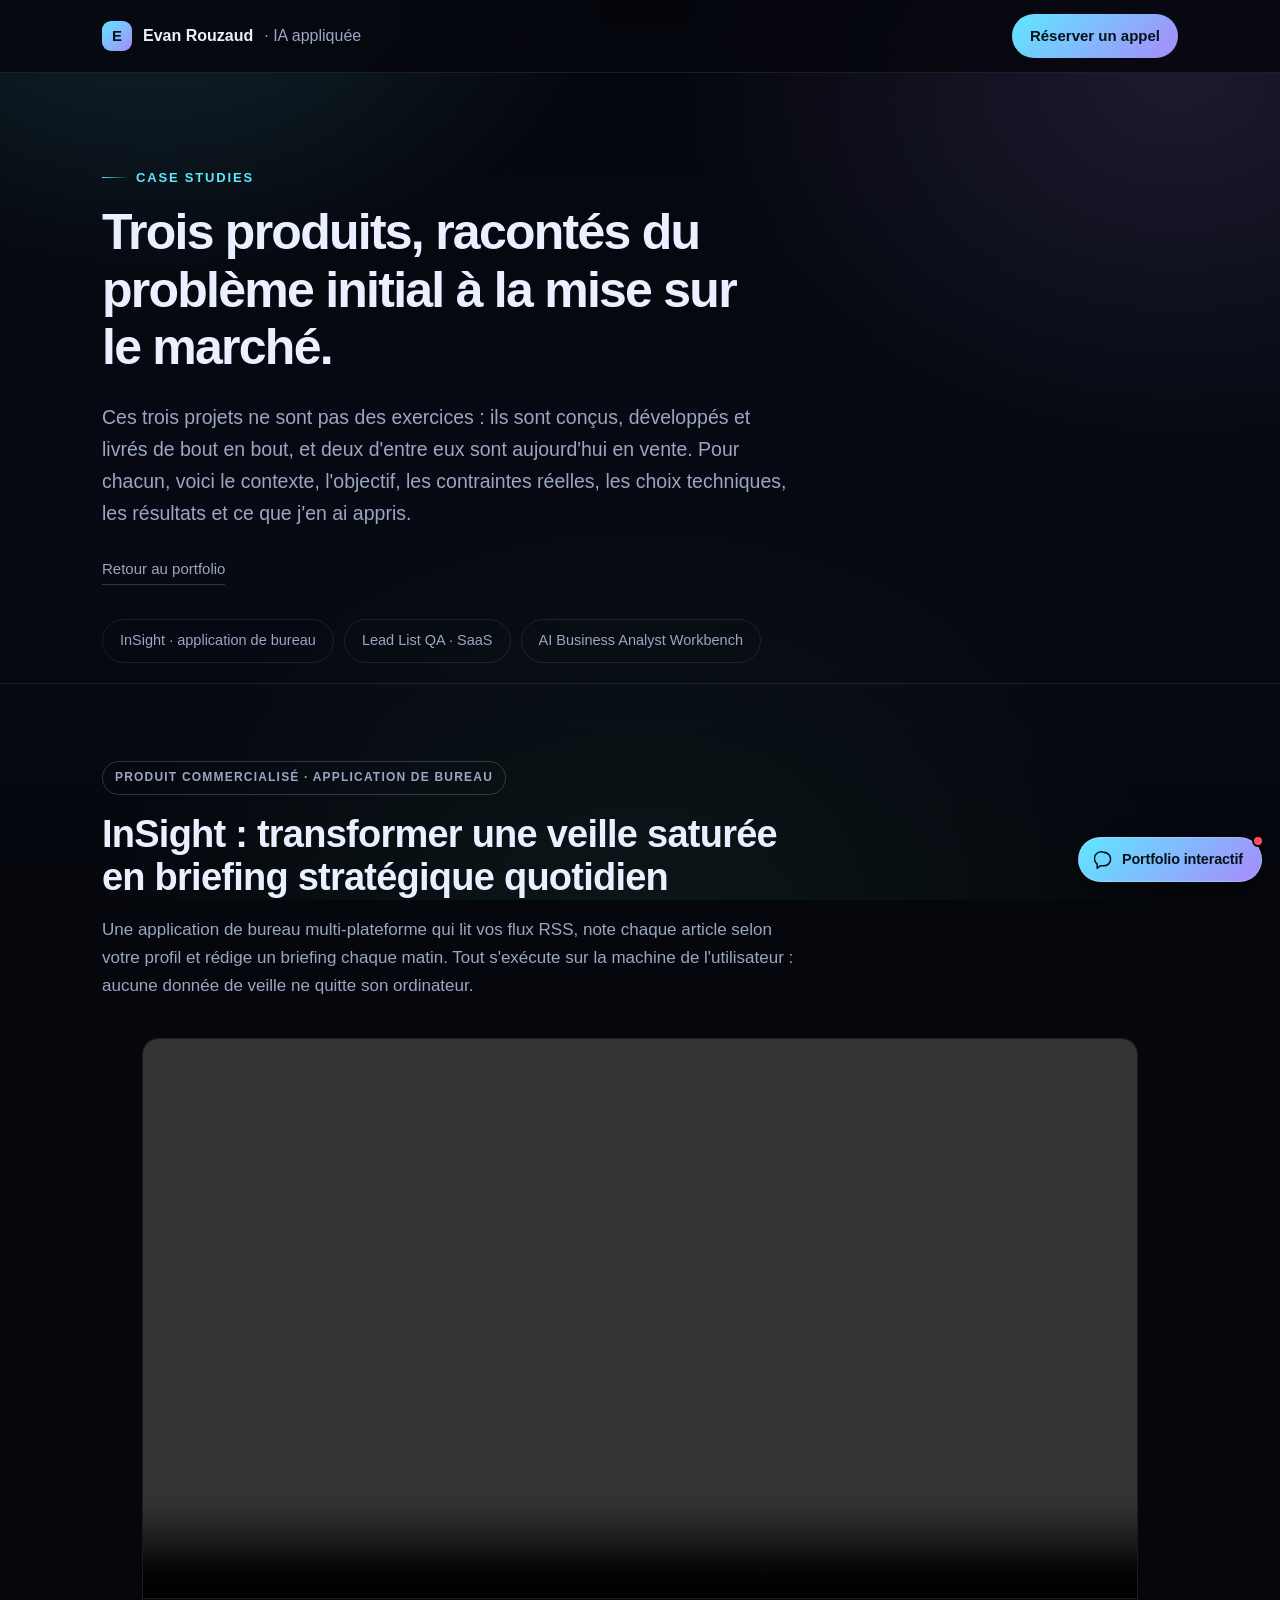
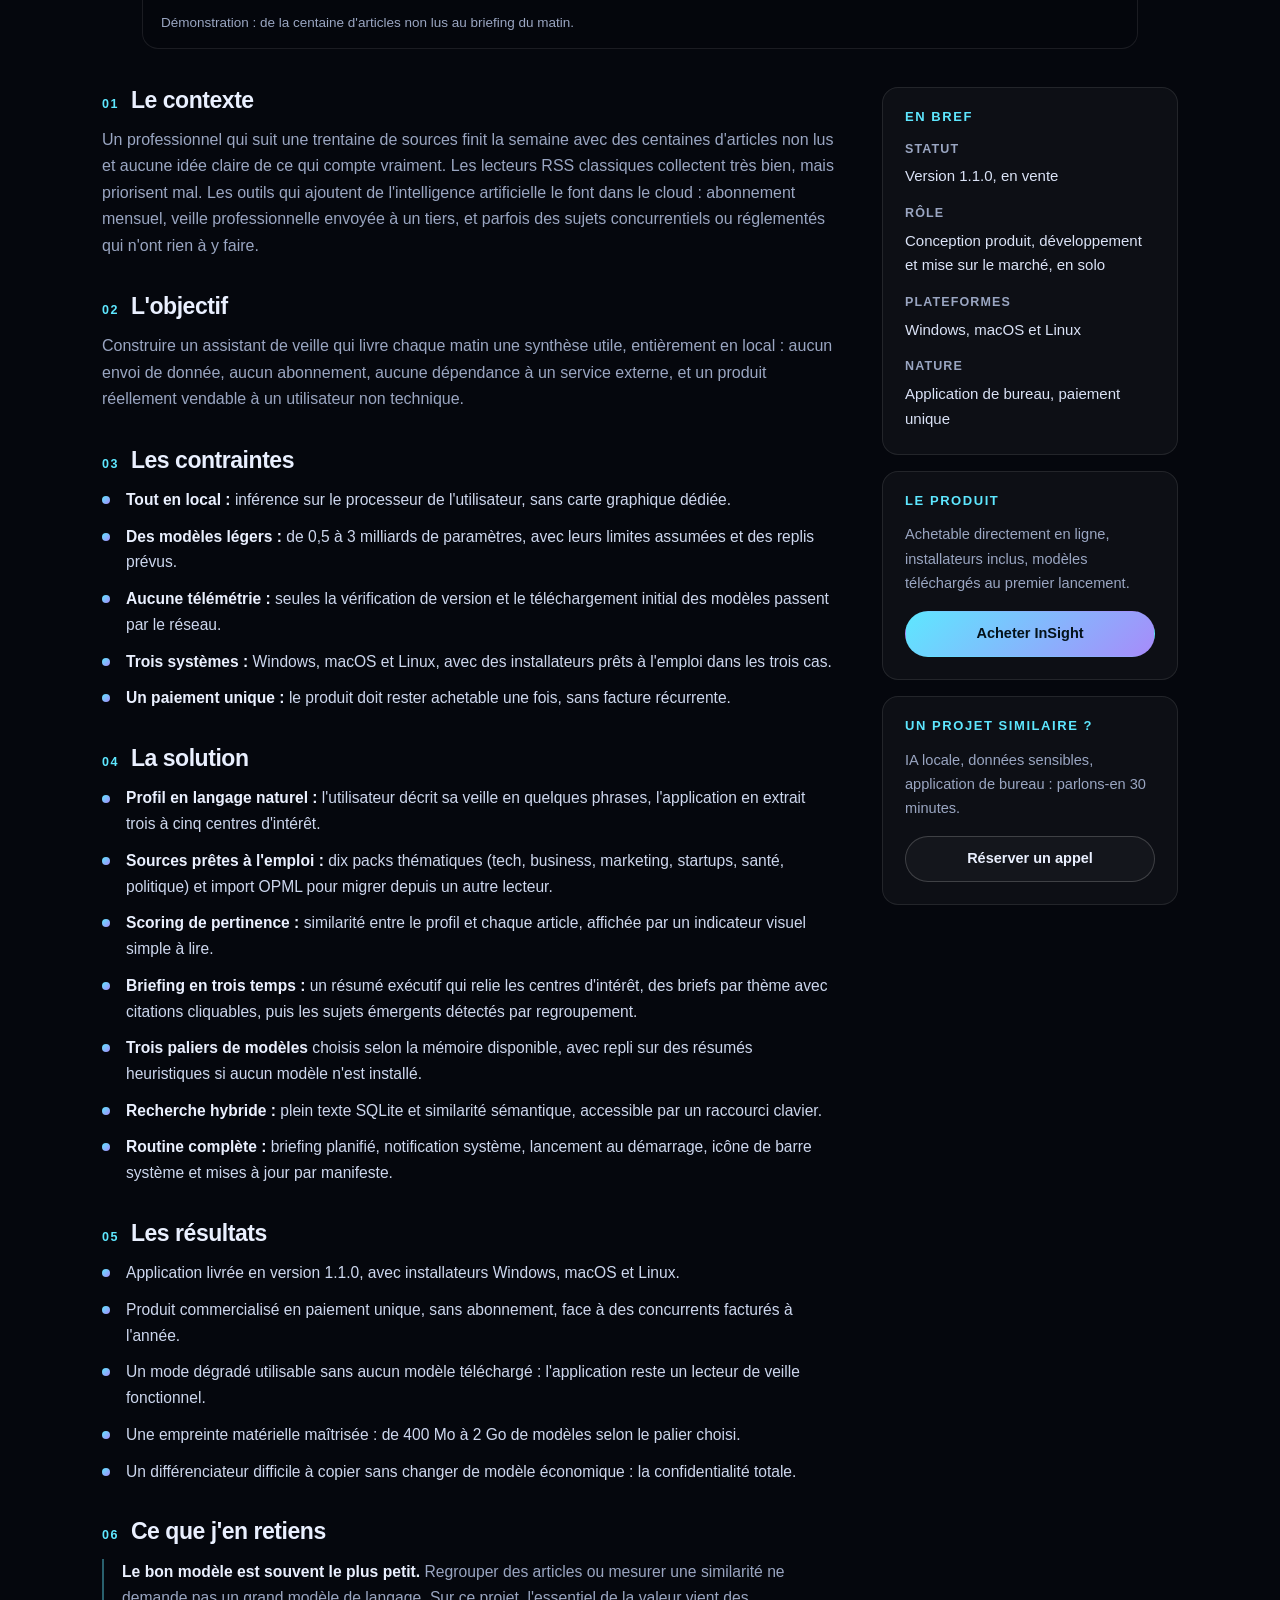
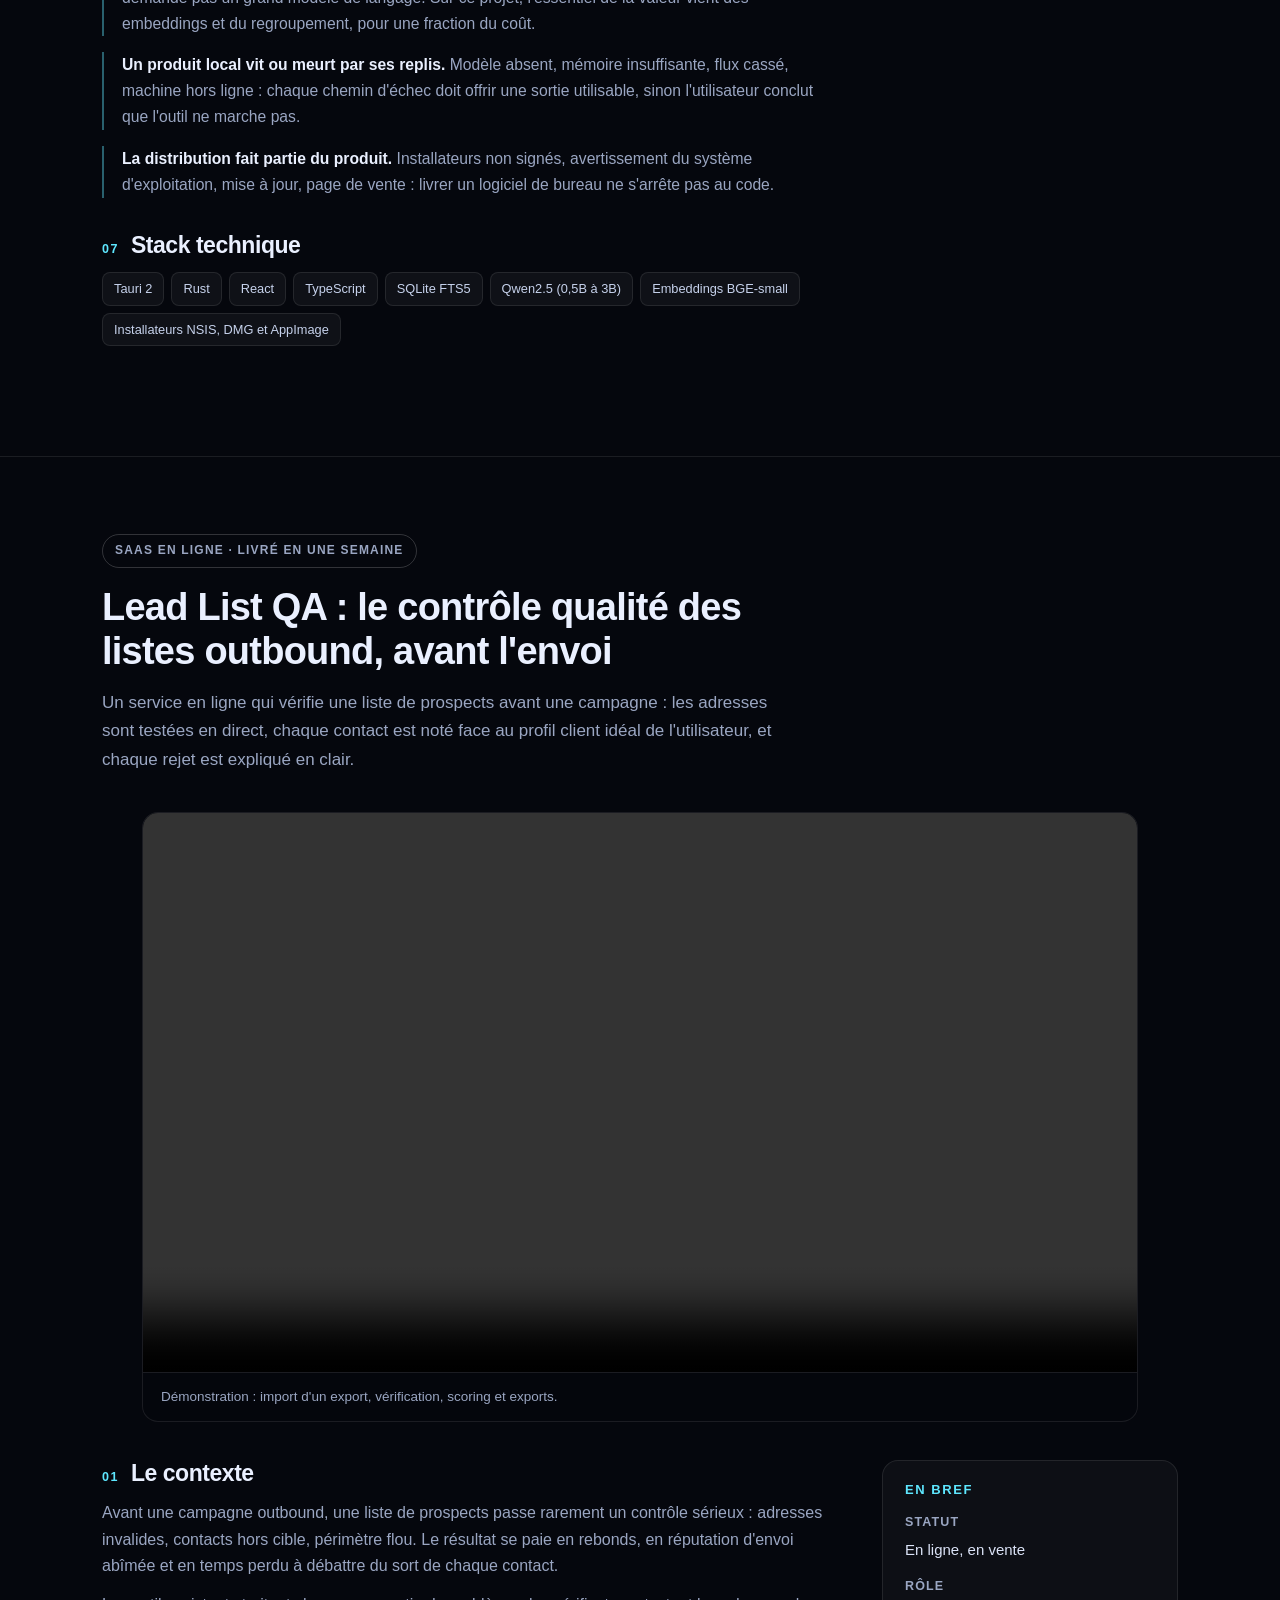
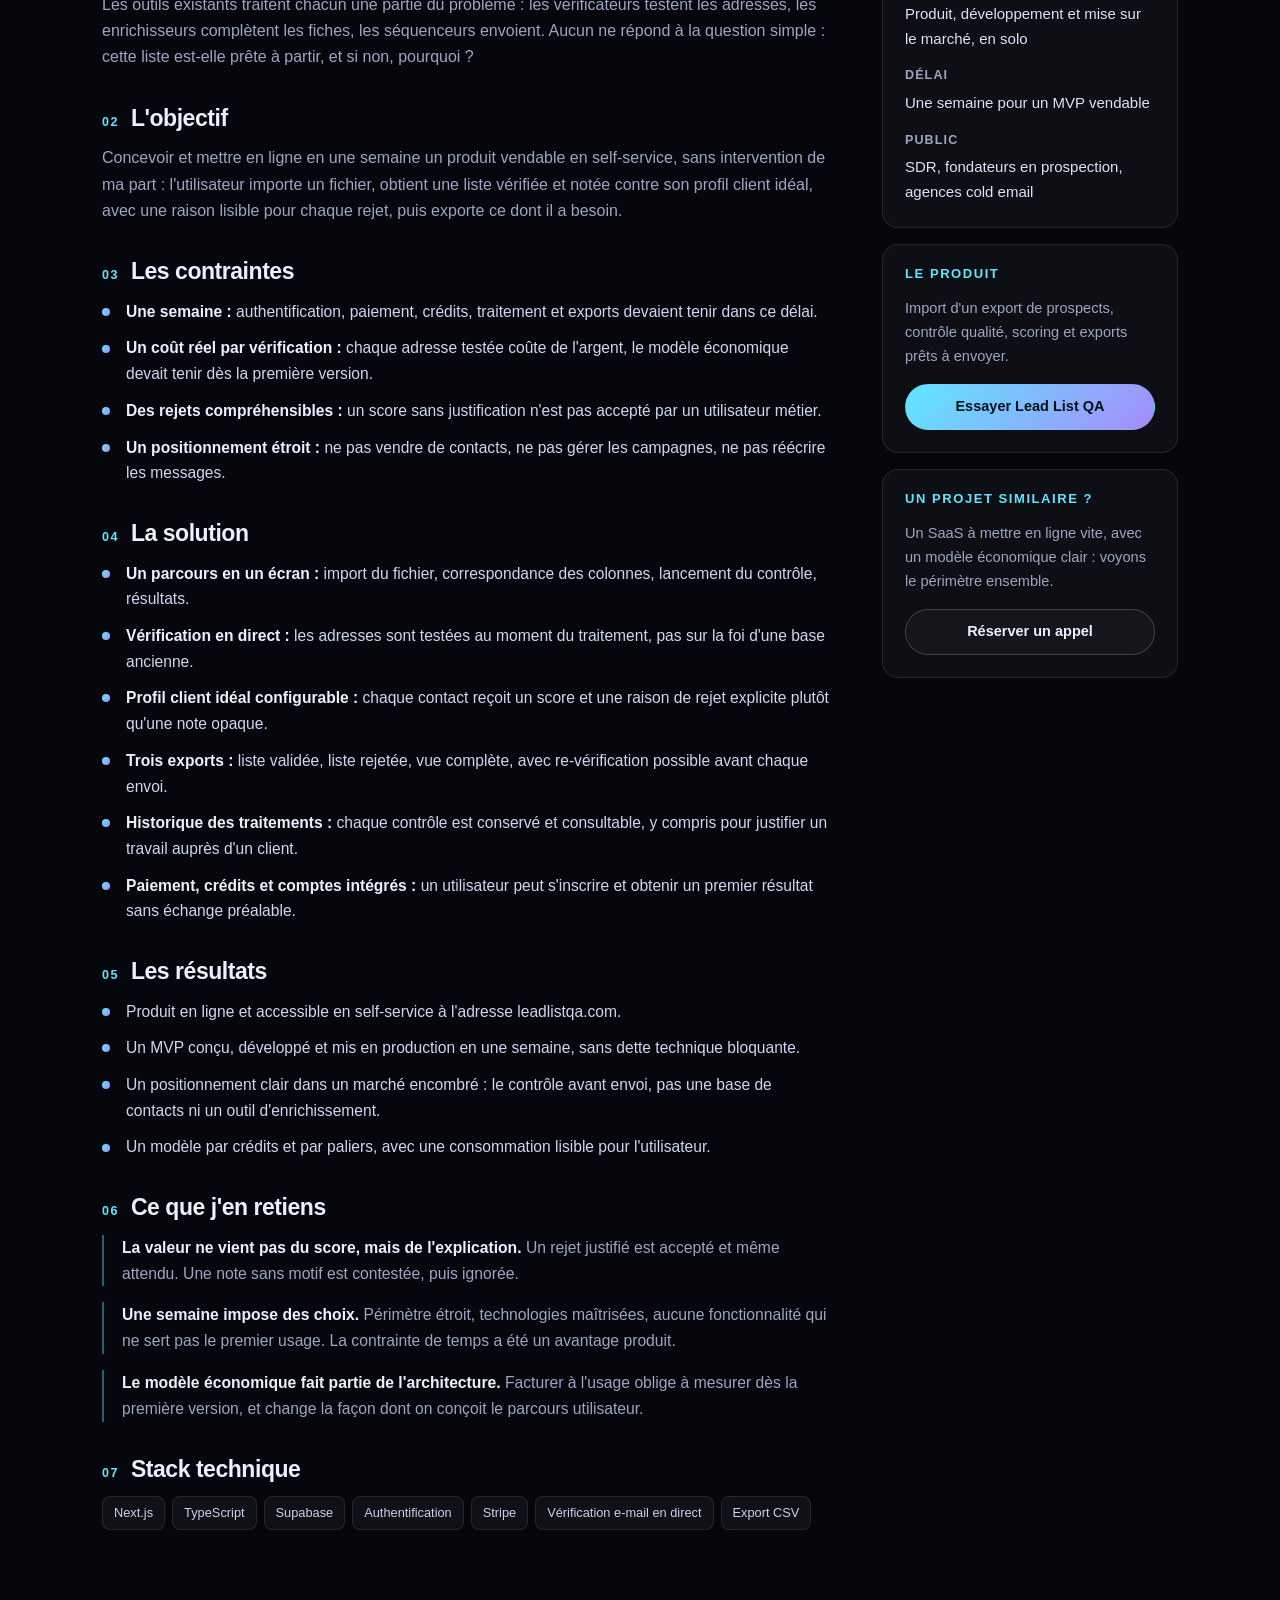
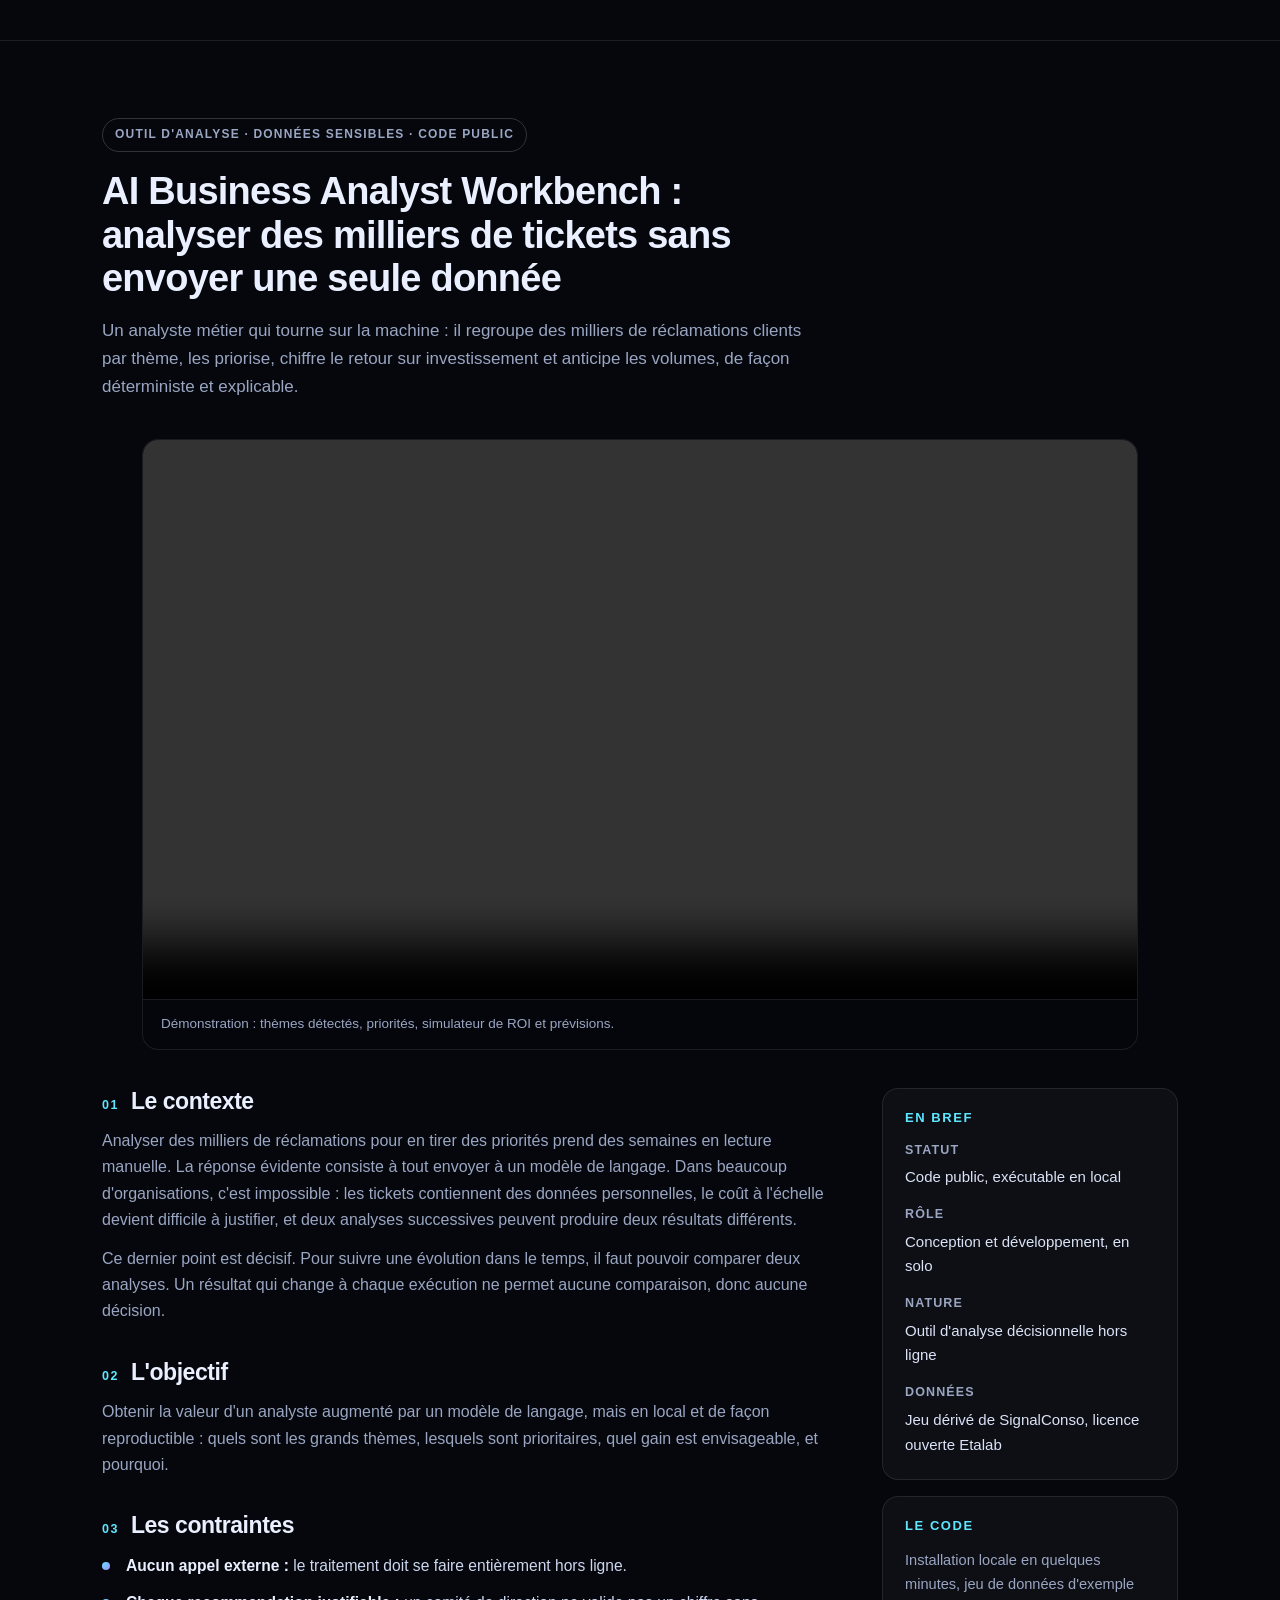
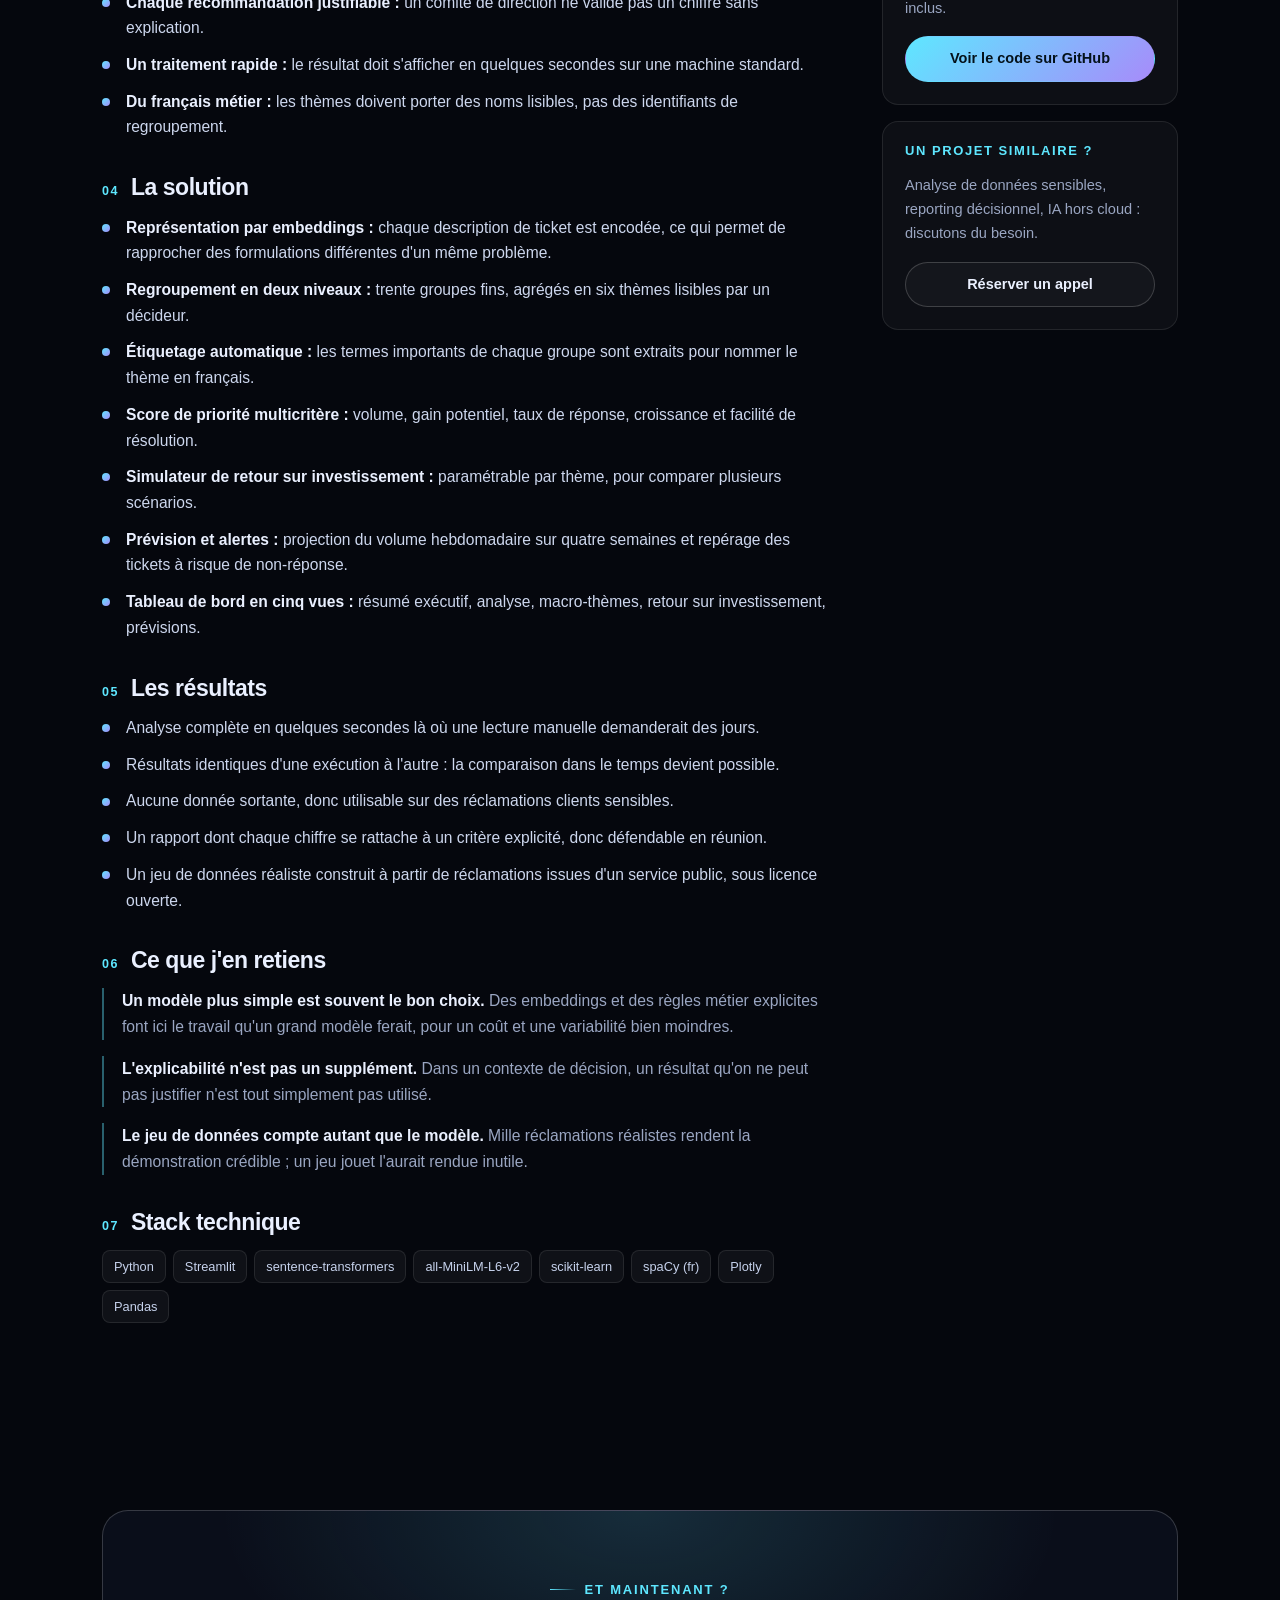
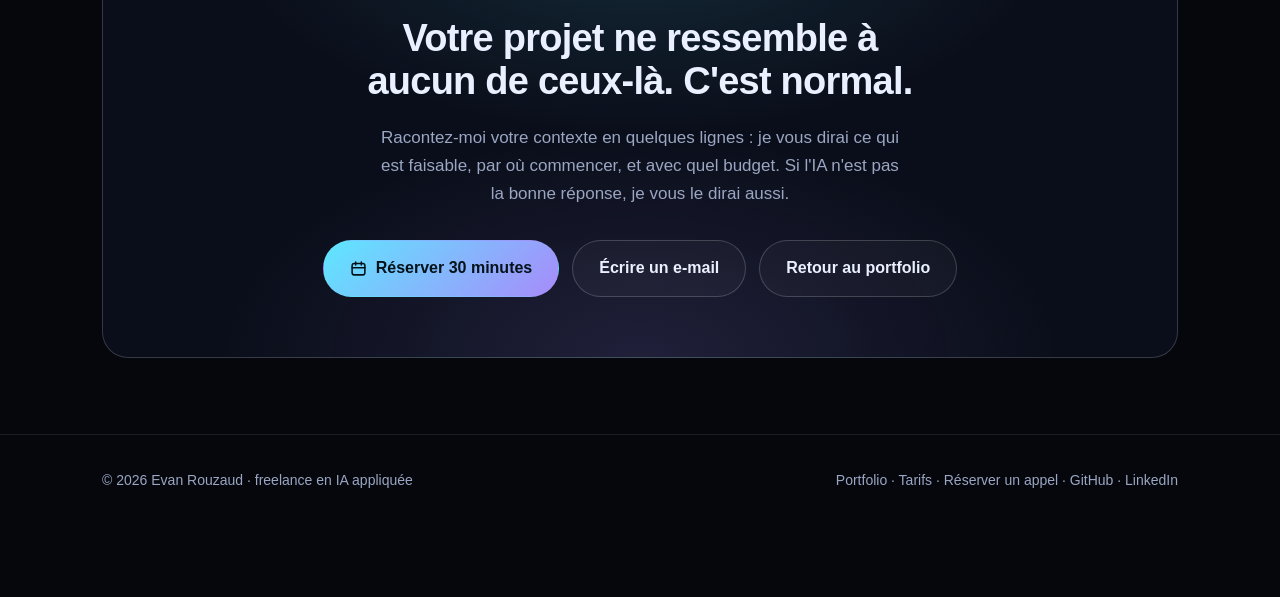
==== case-studies.html @ 15d3d898 "Hero allege, pastille rouge unique, suggestions du portfolio interactif - hero : padding du haut div" ====
<!DOCTYPE html>
<html lang="fr">
<head>
<meta charset="utf-8">
<meta name="viewport" content="width=device-width, initial-scale=1">
<title>Case studies | Evan Rouzaud, freelance en IA appliquée</title>
<meta name="description" content="Trois produits développés de bout en bout, racontés en détail : InSight, Lead List QA et AI Business Analyst Workbench. Contexte, objectif, contraintes, solution, résultats et apprentissages.">
<meta name="author" content="Evan Rouzaud">
<meta name="theme-color" content="#05070d">
<link rel="icon" href="data:image/svg+xml,<svg xmlns='http://www.w3.org/2000/svg' viewBox='0 0 100 100'><rect width='100' height='100' rx='22' fill='%230b1020'/><text y='68' x='50' text-anchor='middle' font-size='54' font-family='system-ui' font-weight='700' fill='%2360e6ff'>E</text></svg>">

<style>
:root{
  --bg:#05070d;
  --bg-2:#0a0e1a;
  --card:rgba(255,255,255,.035);
  --card-hi:rgba(255,255,255,.06);
  --line:rgba(255,255,255,.09);
  --line-hi:rgba(255,255,255,.18);
  --txt:#eaf0ff;
  --muted:#9aa6c2;
  --cyan:#5ee7ff;
  --violet:#a78bfa;
  --green:#5ff0a8;
  --radius:18px;
  --maxw:1120px;
}
*{box-sizing:border-box}
html{scroll-behavior:smooth}
body{
  margin:0;background:var(--bg);color:var(--txt);
  font-family:"Inter",-apple-system,BlinkMacSystemFont,"Segoe UI",Roboto,Helvetica,Arial,sans-serif;
  font-size:17px;line-height:1.65;-webkit-font-smoothing:antialiased;overflow-x:hidden;
}
body::before{
  content:"";position:fixed;inset:0;z-index:-1;pointer-events:none;
  background:
    radial-gradient(700px 500px at 12% -5%, rgba(94,231,255,.14), transparent 65%),
    radial-gradient(800px 600px at 92% 8%, rgba(167,139,250,.14), transparent 62%),
    radial-gradient(900px 700px at 50% 105%, rgba(95,240,168,.07), transparent 60%),
    linear-gradient(180deg,#05070d,#070a13 60%,#05070d);
}
a{color:inherit}
.wrap{max-width:var(--maxw);margin:0 auto;padding:0 22px}
h1,h2,h3,h4{line-height:1.15;margin:0;letter-spacing:-.02em}
p{margin:0}
.muted{color:var(--muted)}
.eyebrow{display:inline-flex;align-items:center;gap:8px;font-size:13px;font-weight:600;letter-spacing:.14em;text-transform:uppercase;color:var(--cyan)}
.eyebrow::before{content:"";width:26px;height:1px;background:linear-gradient(90deg,var(--cyan),transparent)}

header{position:sticky;top:0;z-index:50;backdrop-filter:blur(14px);background:rgba(5,7,13,.85);border-bottom:1px solid var(--line)}
.nav{display:flex;align-items:center;justify-content:space-between;gap:18px;height:72px;flex-wrap:wrap}
.brand{display:flex;align-items:center;gap:11px;font-weight:700;text-decoration:none;font-size:16px;white-space:nowrap}
.brand .dot{width:30px;height:30px;border-radius:9px;display:grid;place-items:center;font-size:15px;color:#04121a;background:linear-gradient(135deg,var(--cyan),var(--violet));font-weight:800}
.nav-cta{padding:10px 18px;border-radius:999px;font-size:15px;font-weight:600;text-decoration:none;white-space:nowrap;background:linear-gradient(135deg,var(--cyan),var(--violet));color:#04121a}
.nav-cta:hover{filter:brightness(1.08)}

.btn{display:inline-flex;align-items:center;gap:9px;padding:14px 26px;border-radius:999px;font-weight:650;font-size:16px;text-decoration:none;border:1px solid transparent;cursor:pointer;transition:transform .18s,filter .2s,background .2s,border-color .2s;font-family:inherit}
.btn:hover{transform:translateY(-2px)}
.btn-primary{background:linear-gradient(135deg,var(--cyan),var(--violet));color:#04121a}
.btn-primary:hover{filter:brightness(1.08)}
.btn-ghost{border-color:var(--line-hi);color:var(--txt);background:rgba(255,255,255,.03)}
.btn-ghost:hover{background:var(--card-hi);border-color:var(--cyan)}
.btn-sm{padding:10px 18px;font-size:14.5px}
.btn svg{flex:0 0 auto}

/* ---------- intro ---------- */
.intro{padding:clamp(48px,7vw,86px) 0 clamp(10px,2vw,20px)}
.intro h1{font-size:clamp(31px,4.6vw,50px);font-weight:750;letter-spacing:-.035em;max-width:24ch;margin:16px 0 0}
.intro .lead{margin-top:24px;font-size:clamp(17px,2vw,19.5px);color:var(--muted);max-width:64ch}
.back{display:inline-flex;align-items:center;gap:8px;margin-top:28px;font-size:15px;color:var(--muted);text-decoration:none;border-bottom:1px solid var(--line-hi);padding-bottom:2px}
.back:hover{color:var(--txt);border-color:var(--cyan)}
.cs-nav{display:flex;gap:10px;flex-wrap:wrap;margin-top:34px}
.cs-nav a{padding:9px 17px;border-radius:999px;border:1px solid var(--line);color:var(--muted);text-decoration:none;font-size:14.5px;transition:border-color .2s,color .2s,background .2s}
.cs-nav a:hover{border-color:var(--cyan);color:var(--txt);background:var(--card)}

/* ---------- case study ---------- */
.cs{padding:clamp(46px,6vw,80px) 0;border-top:1px solid var(--line)}
.cs-head{max-width:74ch;margin-bottom:38px}
.cs-head .tag{display:inline-block;font-size:12px;font-weight:650;letter-spacing:.1em;text-transform:uppercase;padding:6px 12px;border-radius:999px;border:1px solid var(--line-hi);color:var(--muted);margin-bottom:18px}
.cs-head h2{font-size:clamp(26px,3.4vw,38px);font-weight:720;margin-bottom:16px}
.cs-head p{color:var(--muted);font-size:17px}
.cs-video{border:1px solid var(--line);border-radius:16px;overflow:hidden;background:#04060c;margin-bottom:38px}
.cs-video video{width:100%;aspect-ratio:16/9;object-fit:contain;background:#04060c;display:block}
.cs-video figcaption{padding:13px 18px;font-size:13.5px;color:var(--muted);border-top:1px solid var(--line)}
.cs-grid{display:grid;grid-template-columns:minmax(0,1fr) 296px;gap:48px;align-items:start}
@media(max-width:900px){.cs-grid{grid-template-columns:1fr;gap:34px}}
.cs-block{margin-bottom:34px}
.cs-block h3{font-size:clamp(19px,2.2vw,23px);margin-bottom:14px;display:flex;gap:12px;align-items:baseline}
.cs-block h3 .num{font-size:12.5px;color:var(--cyan);font-weight:700;letter-spacing:.12em}
.cs-block p{color:var(--muted);font-size:16px}
.cs-block p + p{margin-top:12px}
.ul-check{margin:0;padding:0;list-style:none;display:flex;flex-direction:column;gap:11px}
.ul-check li{position:relative;padding-left:24px;color:#cdd7ee;font-size:15.6px}
.ul-check li::before{content:"";position:absolute;left:0;top:.58em;width:8px;height:8px;border-radius:50%;background:linear-gradient(135deg,var(--cyan),var(--violet))}
.ul-check li strong{color:var(--txt);font-weight:600}
.learn{margin:0;padding:0;list-style:none;display:flex;flex-direction:column;gap:16px}
.learn li{border-left:2px solid rgba(94,231,255,.4);padding-left:18px;color:var(--muted);font-size:15.7px}
.learn li strong{color:var(--txt);font-weight:600}
.stack{display:flex;flex-wrap:wrap;gap:7px}
.chip{font-size:12.8px;padding:5px 11px;border-radius:8px;color:#c6d2ec;background:rgba(255,255,255,.045);border:1px solid var(--line);font-weight:500}

/* ---------- aside ---------- */
.cside{position:sticky;top:96px}
@media(max-width:900px){.cside{position:static}}
.box{border:1px solid var(--line);border-radius:16px;padding:22px;background:var(--card);margin-bottom:16px}
.box h4{font-size:13px;letter-spacing:.12em;text-transform:uppercase;color:var(--cyan);margin-bottom:14px}
.box dl{margin:0}
.box dt{font-size:12.5px;text-transform:uppercase;letter-spacing:.09em;color:var(--muted);font-weight:650}
.box dd{margin:5px 0 14px;font-size:15px;color:#dbe3f7}
.box dd:last-child{margin-bottom:0}
.box p{color:var(--muted);font-size:14.6px;margin-bottom:16px}
.links{display:flex;flex-direction:column;gap:10px}
.links .btn{justify-content:center;width:100%;text-align:center}

/* ---------- final cta ---------- */
.final{padding:clamp(50px,6vw,84px) 0}
.cta-box{border:1px solid var(--line-hi);border-radius:26px;padding:clamp(32px,5vw,60px);text-align:center;background:radial-gradient(600px 320px at 50% 0%, rgba(94,231,255,.14), transparent 70%),radial-gradient(600px 320px at 50% 100%, rgba(167,139,250,.14), transparent 70%),var(--bg-2)}
.cta-box h2{font-size:clamp(26px,3.6vw,38px);max-width:26ch;margin:16px auto 0}
.cta-box p{margin:20px auto 0;color:var(--muted);max-width:56ch}
.cta-links{display:flex;flex-wrap:wrap;gap:13px;justify-content:center;margin-top:32px}

footer{border-top:1px solid var(--line);padding:34px 0 104px}
.foot{display:flex;flex-wrap:wrap;gap:16px;justify-content:space-between;align-items:center;font-size:14px;color:var(--muted)}
.foot a{text-decoration:none;color:var(--muted)}
.foot a:hover{color:var(--txt)}

/* ---------- bouton du coin ----------
   Écrit ici et non dans chat/chat.css : il doit être visible avant le chargement
   différé du chat. Couleur d'accent, pastille rouge d'invitation, jamais de noir. */
.peel{
  position:fixed;z-index:90;
  right:calc(18px + env(safe-area-inset-right,0px));
  bottom:calc(18px + env(safe-area-inset-bottom,0px))
}
.peel-btn{
  position:relative;display:inline-flex;align-items:center;justify-content:center;gap:9px;
  padding:12px 18px 12px 15px;border-radius:999px;white-space:nowrap;
  border:1px solid rgba(255,255,255,.22);cursor:pointer;font-family:inherit;
  background:linear-gradient(135deg,var(--cyan),var(--violet));color:#04121a;
  font-size:14.4px;font-weight:700;line-height:1;letter-spacing:-.01em;
  box-shadow:0 10px 26px rgba(0,0,0,.35);
  transition:transform .2s ease,filter .2s ease,background .2s ease,color .2s ease
}
.peel-btn:hover{transform:translateY(-2px);filter:brightness(1.05)}
.peel-btn:focus-visible{outline:2px solid var(--cyan);outline-offset:3px}
.peel-btn .ico{width:19px;height:19px;flex:0 0 auto}
.peel-btn .ico-close{display:none}
/* pastille rouge : l'invitation à cliquer, visible seulement quand c'est fermé */
.peel-dot{
  position:absolute;top:-3px;right:-3px;width:12px;height:12px;border-radius:50%;
  background:#ff4d5e;border:2px solid #05070d;
  box-shadow:0 0 0 0 rgba(255,77,94,.55);animation:peelDot 2.4s ease-out infinite
}
@keyframes peelDot{0%{box-shadow:0 0 0 0 rgba(255,77,94,.5)}70%,100%{box-shadow:0 0 0 11px rgba(255,77,94,0)}}
@media(prefers-reduced-motion:reduce){.peel-dot{animation:none}}
/* page ouverte, ou déjà vue une fois : plus de pastille */
.peel.is-open .peel-dot,.peel.seen .peel-dot{display:none}
.peel.is-open .ico-chat{display:none}
.peel.is-open .ico-close{display:block}
.peel.is-open .peel-btn{
  background:rgba(8,11,20,.92);color:var(--txt);border-color:rgba(255,255,255,.22);
  backdrop-filter:blur(8px)
}
@media(max-width:1000px){
  .peel-btn{padding:13px;border-radius:50%;gap:0}
  .peel-label{position:absolute;width:1px;height:1px;overflow:hidden;clip:rect(0 0 0 0)}
}
@media(max-width:480px){
  .peel{right:calc(14px + env(safe-area-inset-right,0px));bottom:calc(14px + env(safe-area-inset-bottom,0px))}
}

.rv{opacity:0;transform:translateY(20px);transition:opacity .7s cubic-bezier(.2,.7,.3,1),transform .7s cubic-bezier(.2,.7,.3,1)}
.rv.in{opacity:1;transform:none}
@media(prefers-reduced-motion:reduce){.rv{opacity:1;transform:none;transition:none}html{scroll-behavior:auto}.btn:hover{transform:none}}
</style>
</head>
<body>

<header>
  <div class="wrap nav">
    <a class="brand" href="index.html"><span class="dot">E</span> Evan Rouzaud <span class="muted" style="font-weight:500">· IA appliquée</span></a>
    <a class="nav-cta" href="https://cal.com/rouzaud-evan-izeqwf/30min" target="_blank" rel="noopener">Réserver un appel</a>
  </div>
</header>

<main>

  <section class="intro">
    <div class="wrap">
      <span class="eyebrow">Case studies</span>
      <h1>Trois produits, racontés du problème initial à la mise sur le marché.</h1>
      <p class="lead">
        Ces trois projets ne sont pas des exercices : ils sont conçus, développés et livrés de bout en bout, et
        deux d'entre eux sont aujourd'hui en vente. Pour chacun, voici le contexte, l'objectif, les contraintes
        réelles, les choix techniques, les résultats et ce que j'en ai appris.
      </p>
      <a class="back" href="index.html">Retour au portfolio</a>
      <nav class="cs-nav">
        <a href="#insight">InSight · application de bureau</a>
        <a href="#lead-list-qa">Lead List QA · SaaS</a>
        <a href="#business-analyst">AI Business Analyst Workbench</a>
      </nav>
    </div>
  </section>

  <!-- ============================================================= -->
  <!-- ====================== 1. INSIGHT =========================== -->
  <!-- ============================================================= -->
  <section class="cs" id="insight">
    <div class="wrap">
      <div class="cs-head rv">
        <span class="tag">Produit commercialisé · Application de bureau</span>
        <h2>InSight : transformer une veille saturée en briefing stratégique quotidien</h2>
        <p>
          Une application de bureau multi-plateforme qui lit vos flux RSS, note chaque article selon votre profil
          et rédige un briefing chaque matin. Tout s'exécute sur la machine de l'utilisateur : aucune donnée de
          veille ne quitte son ordinateur.
        </p>
      </div>

      <figure class="cs-video rv">
        <video controls preload="metadata" playsinline src="videos/05-insight.mp4" aria-label="Démonstration d'InSight"></video>
        <figcaption>Démonstration : de la centaine d'articles non lus au briefing du matin.</figcaption>
      </figure>

      <div class="cs-grid">
        <div>
          <div class="cs-block rv">
            <h3><span class="num">01</span> Le contexte</h3>
            <p>
              Un professionnel qui suit une trentaine de sources finit la semaine avec des centaines d'articles non
              lus et aucune idée claire de ce qui compte vraiment. Les lecteurs RSS classiques collectent très bien,
              mais priorisent mal. Les outils qui ajoutent de l'intelligence artificielle le font dans le cloud :
              abonnement mensuel, veille professionnelle envoyée à un tiers, et parfois des sujets concurrentiels ou
              réglementés qui n'ont rien à y faire.
            </p>
          </div>

          <div class="cs-block rv">
            <h3><span class="num">02</span> L'objectif</h3>
            <p>
              Construire un assistant de veille qui livre chaque matin une synthèse utile, entièrement en local :
              aucun envoi de donnée, aucun abonnement, aucune dépendance à un service externe, et un produit
              réellement vendable à un utilisateur non technique.
            </p>
          </div>

          <div class="cs-block rv">
            <h3><span class="num">03</span> Les contraintes</h3>
            <ul class="ul-check">
              <li><strong>Tout en local :</strong> inférence sur le processeur de l'utilisateur, sans carte graphique dédiée.</li>
              <li><strong>Des modèles légers :</strong> de 0,5 à 3 milliards de paramètres, avec leurs limites assumées et des replis prévus.</li>
              <li><strong>Aucune télémétrie :</strong> seules la vérification de version et le téléchargement initial des modèles passent par le réseau.</li>
              <li><strong>Trois systèmes :</strong> Windows, macOS et Linux, avec des installateurs prêts à l'emploi dans les trois cas.</li>
              <li><strong>Un paiement unique :</strong> le produit doit rester achetable une fois, sans facture récurrente.</li>
            </ul>
          </div>

          <div class="cs-block rv">
            <h3><span class="num">04</span> La solution</h3>
            <ul class="ul-check">
              <li><strong>Profil en langage naturel :</strong> l'utilisateur décrit sa veille en quelques phrases, l'application en extrait trois à cinq centres d'intérêt.</li>
              <li><strong>Sources prêtes à l'emploi :</strong> dix packs thématiques (tech, business, marketing, startups, santé, politique) et import OPML pour migrer depuis un autre lecteur.</li>
              <li><strong>Scoring de pertinence :</strong> similarité entre le profil et chaque article, affichée par un indicateur visuel simple à lire.</li>
              <li><strong>Briefing en trois temps :</strong> un résumé exécutif qui relie les centres d'intérêt, des briefs par thème avec citations cliquables, puis les sujets émergents détectés par regroupement.</li>
              <li><strong>Trois paliers de modèles</strong> choisis selon la mémoire disponible, avec repli sur des résumés heuristiques si aucun modèle n'est installé.</li>
              <li><strong>Recherche hybride :</strong> plein texte SQLite et similarité sémantique, accessible par un raccourci clavier.</li>
              <li><strong>Routine complète :</strong> briefing planifié, notification système, lancement au démarrage, icône de barre système et mises à jour par manifeste.</li>
            </ul>
          </div>

          <div class="cs-block rv">
            <h3><span class="num">05</span> Les résultats</h3>
            <ul class="ul-check">
              <li>Application livrée en version 1.1.0, avec installateurs Windows, macOS et Linux.</li>
              <li>Produit commercialisé en paiement unique, sans abonnement, face à des concurrents facturés à l'année.</li>
              <li>Un mode dégradé utilisable sans aucun modèle téléchargé : l'application reste un lecteur de veille fonctionnel.</li>
              <li>Une empreinte matérielle maîtrisée : de 400 Mo à 2 Go de modèles selon le palier choisi.</li>
              <li>Un différenciateur difficile à copier sans changer de modèle économique : la confidentialité totale.</li>
            </ul>
          </div>

          <div class="cs-block rv">
            <h3><span class="num">06</span> Ce que j'en retiens</h3>
            <ul class="learn">
              <li><strong>Le bon modèle est souvent le plus petit.</strong> Regrouper des articles ou mesurer une similarité ne demande pas un grand modèle de langage. Sur ce projet, l'essentiel de la valeur vient des embeddings et du regroupement, pour une fraction du coût.</li>
              <li><strong>Un produit local vit ou meurt par ses replis.</strong> Modèle absent, mémoire insuffisante, flux cassé, machine hors ligne : chaque chemin d'échec doit offrir une sortie utilisable, sinon l'utilisateur conclut que l'outil ne marche pas.</li>
              <li><strong>La distribution fait partie du produit.</strong> Installateurs non signés, avertissement du système d'exploitation, mise à jour, page de vente : livrer un logiciel de bureau ne s'arrête pas au code.</li>
            </ul>
          </div>

          <div class="cs-block rv">
            <h3><span class="num">07</span> Stack technique</h3>
            <div class="stack">
              <span class="chip">Tauri 2</span><span class="chip">Rust</span><span class="chip">React</span>
              <span class="chip">TypeScript</span><span class="chip">SQLite FTS5</span><span class="chip">Qwen2.5 (0,5B à 3B)</span>
              <span class="chip">Embeddings BGE-small</span><span class="chip">Installateurs NSIS, DMG et AppImage</span>
            </div>
          </div>
        </div>

        <aside class="cside rv">
          <div class="box">
            <h4>En bref</h4>
            <dl>
              <dt>Statut</dt>
              <dd>Version 1.1.0, en vente</dd>
              <dt>Rôle</dt>
              <dd>Conception produit, développement et mise sur le marché, en solo</dd>
              <dt>Plateformes</dt>
              <dd>Windows, macOS et Linux</dd>
              <dt>Nature</dt>
              <dd>Application de bureau, paiement unique</dd>
            </dl>
          </div>
          <div class="box">
            <h4>Le produit</h4>
            <p>Achetable directement en ligne, installateurs inclus, modèles téléchargés au premier lancement.</p>
            <div class="links">
              <a class="btn btn-primary btn-sm" href="https://peterjean.gumroad.com/l/InSight" target="_blank" rel="noopener">Acheter InSight</a>
            </div>
          </div>
          <div class="box">
            <h4>Un projet similaire ?</h4>
            <p>IA locale, données sensibles, application de bureau : parlons-en 30 minutes.</p>
            <div class="links">
              <a class="btn btn-ghost btn-sm" href="https://cal.com/rouzaud-evan-izeqwf/30min" target="_blank" rel="noopener">Réserver un appel</a>
            </div>
          </div>
        </aside>
      </div>
    </div>
  </section>

  <!-- ============================================================= -->
  <!-- ===================== 2. LEAD LIST QA ======================= -->
  <!-- ============================================================= -->
  <section class="cs" id="lead-list-qa">
    <div class="wrap">
      <div class="cs-head rv">
        <span class="tag">SaaS en ligne · Livré en une semaine</span>
        <h2>Lead List QA : le contrôle qualité des listes outbound, avant l'envoi</h2>
        <p>
          Un service en ligne qui vérifie une liste de prospects avant une campagne : les adresses sont testées en
          direct, chaque contact est noté face au profil client idéal de l'utilisateur, et chaque rejet est expliqué
          en clair.
        </p>
      </div>

      <figure class="cs-video rv">
        <video controls preload="metadata" playsinline src="videos/02-lead-list-qa.mp4" aria-label="Démonstration de Lead List QA"></video>
        <figcaption>Démonstration : import d'un export, vérification, scoring et exports.</figcaption>
      </figure>

      <div class="cs-grid">
        <div>
          <div class="cs-block rv">
            <h3><span class="num">01</span> Le contexte</h3>
            <p>
              Avant une campagne outbound, une liste de prospects passe rarement un contrôle sérieux : adresses
              invalides, contacts hors cible, périmètre flou. Le résultat se paie en rebonds, en réputation d'envoi
              abîmée et en temps perdu à débattre du sort de chaque contact.
            </p>
            <p>
              Les outils existants traitent chacun une partie du problème : les vérificateurs testent les adresses,
              les enrichisseurs complètent les fiches, les séquenceurs envoient. Aucun ne répond à la question
              simple : cette liste est-elle prête à partir, et si non, pourquoi ?
            </p>
          </div>

          <div class="cs-block rv">
            <h3><span class="num">02</span> L'objectif</h3>
            <p>
              Concevoir et mettre en ligne en une semaine un produit vendable en self-service, sans intervention de
              ma part : l'utilisateur importe un fichier, obtient une liste vérifiée et notée contre son profil
              client idéal, avec une raison lisible pour chaque rejet, puis exporte ce dont il a besoin.
            </p>
          </div>

          <div class="cs-block rv">
            <h3><span class="num">03</span> Les contraintes</h3>
            <ul class="ul-check">
              <li><strong>Une semaine :</strong> authentification, paiement, crédits, traitement et exports devaient tenir dans ce délai.</li>
              <li><strong>Un coût réel par vérification :</strong> chaque adresse testée coûte de l'argent, le modèle économique devait tenir dès la première version.</li>
              <li><strong>Des rejets compréhensibles :</strong> un score sans justification n'est pas accepté par un utilisateur métier.</li>
              <li><strong>Un positionnement étroit :</strong> ne pas vendre de contacts, ne pas gérer les campagnes, ne pas réécrire les messages.</li>
            </ul>
          </div>

          <div class="cs-block rv">
            <h3><span class="num">04</span> La solution</h3>
            <ul class="ul-check">
              <li><strong>Un parcours en un écran :</strong> import du fichier, correspondance des colonnes, lancement du contrôle, résultats.</li>
              <li><strong>Vérification en direct :</strong> les adresses sont testées au moment du traitement, pas sur la foi d'une base ancienne.</li>
              <li><strong>Profil client idéal configurable :</strong> chaque contact reçoit un score et une raison de rejet explicite plutôt qu'une note opaque.</li>
              <li><strong>Trois exports :</strong> liste validée, liste rejetée, vue complète, avec re-vérification possible avant chaque envoi.</li>
              <li><strong>Historique des traitements :</strong> chaque contrôle est conservé et consultable, y compris pour justifier un travail auprès d'un client.</li>
              <li><strong>Paiement, crédits et comptes intégrés :</strong> un utilisateur peut s'inscrire et obtenir un premier résultat sans échange préalable.</li>
            </ul>
          </div>

          <div class="cs-block rv">
            <h3><span class="num">05</span> Les résultats</h3>
            <ul class="ul-check">
              <li>Produit en ligne et accessible en self-service à l'adresse leadlistqa.com.</li>
              <li>Un MVP conçu, développé et mis en production en une semaine, sans dette technique bloquante.</li>
              <li>Un positionnement clair dans un marché encombré : le contrôle avant envoi, pas une base de contacts ni un outil d'enrichissement.</li>
              <li>Un modèle par crédits et par paliers, avec une consommation lisible pour l'utilisateur.</li>
            </ul>
          </div>

          <div class="cs-block rv">
            <h3><span class="num">06</span> Ce que j'en retiens</h3>
            <ul class="learn">
              <li><strong>La valeur ne vient pas du score, mais de l'explication.</strong> Un rejet justifié est accepté et même attendu. Une note sans motif est contestée, puis ignorée.</li>
              <li><strong>Une semaine impose des choix.</strong> Périmètre étroit, technologies maîtrisées, aucune fonctionnalité qui ne sert pas le premier usage. La contrainte de temps a été un avantage produit.</li>
              <li><strong>Le modèle économique fait partie de l'architecture.</strong> Facturer à l'usage oblige à mesurer dès la première version, et change la façon dont on conçoit le parcours utilisateur.</li>
            </ul>
          </div>

          <div class="cs-block rv">
            <h3><span class="num">07</span> Stack technique</h3>
            <div class="stack">
              <span class="chip">Next.js</span><span class="chip">TypeScript</span><span class="chip">Supabase</span>
              <span class="chip">Authentification</span><span class="chip">Stripe</span><span class="chip">Vérification e-mail en direct</span>
              <span class="chip">Export CSV</span>
            </div>
          </div>
        </div>

        <aside class="cside rv">
          <div class="box">
            <h4>En bref</h4>
            <dl>
              <dt>Statut</dt>
              <dd>En ligne, en vente</dd>
              <dt>Rôle</dt>
              <dd>Produit, développement et mise sur le marché, en solo</dd>
              <dt>Délai</dt>
              <dd>Une semaine pour un MVP vendable</dd>
              <dt>Public</dt>
              <dd>SDR, fondateurs en prospection, agences cold email</dd>
            </dl>
          </div>
          <div class="box">
            <h4>Le produit</h4>
            <p>Import d'un export de prospects, contrôle qualité, scoring et exports prêts à envoyer.</p>
            <div class="links">
              <a class="btn btn-primary btn-sm" href="https://www.leadlistqa.com/" target="_blank" rel="noopener">Essayer Lead List QA</a>
            </div>
          </div>
          <div class="box">
            <h4>Un projet similaire ?</h4>
            <p>Un SaaS à mettre en ligne vite, avec un modèle économique clair : voyons le périmètre ensemble.</p>
            <div class="links">
              <a class="btn btn-ghost btn-sm" href="https://cal.com/rouzaud-evan-izeqwf/30min" target="_blank" rel="noopener">Réserver un appel</a>
            </div>
          </div>
        </aside>
      </div>
    </div>
  </section>

  <!-- ============================================================= -->
  <!-- ============== 3. AI BUSINESS ANALYST WORKBENCH ============= -->
  <!-- ============================================================= -->
  <section class="cs" id="business-analyst">
    <div class="wrap">
      <div class="cs-head rv">
        <span class="tag">Outil d'analyse · Données sensibles · Code public</span>
        <h2>AI Business Analyst Workbench : analyser des milliers de tickets sans envoyer une seule donnée</h2>
        <p>
          Un analyste métier qui tourne sur la machine : il regroupe des milliers de réclamations clients par
          thème, les priorise, chiffre le retour sur investissement et anticipe les volumes, de façon déterministe
          et explicable.
        </p>
      </div>

      <figure class="cs-video rv">
        <video controls preload="metadata" playsinline src="videos/03-business-analyst.mp4" aria-label="Démonstration du AI Business Analyst Workbench"></video>
        <figcaption>Démonstration : thèmes détectés, priorités, simulateur de ROI et prévisions.</figcaption>
      </figure>

      <div class="cs-grid">
        <div>
          <div class="cs-block rv">
            <h3><span class="num">01</span> Le contexte</h3>
            <p>
              Analyser des milliers de réclamations pour en tirer des priorités prend des semaines en lecture
              manuelle. La réponse évidente consiste à tout envoyer à un modèle de langage. Dans beaucoup
              d'organisations, c'est impossible : les tickets contiennent des données personnelles, le coût à
              l'échelle devient difficile à justifier, et deux analyses successives peuvent produire deux résultats
              différents.
            </p>
            <p>
              Ce dernier point est décisif. Pour suivre une évolution dans le temps, il faut pouvoir comparer deux
              analyses. Un résultat qui change à chaque exécution ne permet aucune comparaison, donc aucune décision.
            </p>
          </div>

          <div class="cs-block rv">
            <h3><span class="num">02</span> L'objectif</h3>
            <p>
              Obtenir la valeur d'un analyste augmenté par un modèle de langage, mais en local et de façon
              reproductible : quels sont les grands thèmes, lesquels sont prioritaires, quel gain est envisageable,
              et pourquoi.
            </p>
          </div>

          <div class="cs-block rv">
            <h3><span class="num">03</span> Les contraintes</h3>
            <ul class="ul-check">
              <li><strong>Aucun appel externe :</strong> le traitement doit se faire entièrement hors ligne.</li>
              <li><strong>Chaque recommandation justifiable :</strong> un comité de direction ne valide pas un chiffre sans explication.</li>
              <li><strong>Un traitement rapide :</strong> le résultat doit s'afficher en quelques secondes sur une machine standard.</li>
              <li><strong>Du français métier :</strong> les thèmes doivent porter des noms lisibles, pas des identifiants de regroupement.</li>
            </ul>
          </div>

          <div class="cs-block rv">
            <h3><span class="num">04</span> La solution</h3>
            <ul class="ul-check">
              <li><strong>Représentation par embeddings :</strong> chaque description de ticket est encodée, ce qui permet de rapprocher des formulations différentes d'un même problème.</li>
              <li><strong>Regroupement en deux niveaux :</strong> trente groupes fins, agrégés en six thèmes lisibles par un décideur.</li>
              <li><strong>Étiquetage automatique :</strong> les termes importants de chaque groupe sont extraits pour nommer le thème en français.</li>
              <li><strong>Score de priorité multicritère :</strong> volume, gain potentiel, taux de réponse, croissance et facilité de résolution.</li>
              <li><strong>Simulateur de retour sur investissement :</strong> paramétrable par thème, pour comparer plusieurs scénarios.</li>
              <li><strong>Prévision et alertes :</strong> projection du volume hebdomadaire sur quatre semaines et repérage des tickets à risque de non-réponse.</li>
              <li><strong>Tableau de bord en cinq vues :</strong> résumé exécutif, analyse, macro-thèmes, retour sur investissement, prévisions.</li>
            </ul>
          </div>

          <div class="cs-block rv">
            <h3><span class="num">05</span> Les résultats</h3>
            <ul class="ul-check">
              <li>Analyse complète en quelques secondes là où une lecture manuelle demanderait des jours.</li>
              <li>Résultats identiques d'une exécution à l'autre : la comparaison dans le temps devient possible.</li>
              <li>Aucune donnée sortante, donc utilisable sur des réclamations clients sensibles.</li>
              <li>Un rapport dont chaque chiffre se rattache à un critère explicité, donc défendable en réunion.</li>
              <li>Un jeu de données réaliste construit à partir de réclamations issues d'un service public, sous licence ouverte.</li>
            </ul>
          </div>

          <div class="cs-block rv">
            <h3><span class="num">06</span> Ce que j'en retiens</h3>
            <ul class="learn">
              <li><strong>Un modèle plus simple est souvent le bon choix.</strong> Des embeddings et des règles métier explicites font ici le travail qu'un grand modèle ferait, pour un coût et une variabilité bien moindres.</li>
              <li><strong>L'explicabilité n'est pas un supplément.</strong> Dans un contexte de décision, un résultat qu'on ne peut pas justifier n'est tout simplement pas utilisé.</li>
              <li><strong>Le jeu de données compte autant que le modèle.</strong> Mille réclamations réalistes rendent la démonstration crédible ; un jeu jouet l'aurait rendue inutile.</li>
            </ul>
          </div>

          <div class="cs-block rv">
            <h3><span class="num">07</span> Stack technique</h3>
            <div class="stack">
              <span class="chip">Python</span><span class="chip">Streamlit</span><span class="chip">sentence-transformers</span>
              <span class="chip">all-MiniLM-L6-v2</span><span class="chip">scikit-learn</span><span class="chip">spaCy (fr)</span>
              <span class="chip">Plotly</span><span class="chip">Pandas</span>
            </div>
          </div>
        </div>

        <aside class="cside rv">
          <div class="box">
            <h4>En bref</h4>
            <dl>
              <dt>Statut</dt>
              <dd>Code public, exécutable en local</dd>
              <dt>Rôle</dt>
              <dd>Conception et développement, en solo</dd>
              <dt>Nature</dt>
              <dd>Outil d'analyse décisionnelle hors ligne</dd>
              <dt>Données</dt>
              <dd>Jeu dérivé de SignalConso, licence ouverte Etalab</dd>
            </dl>
          </div>
          <div class="box">
            <h4>Le code</h4>
            <p>Installation locale en quelques minutes, jeu de données d'exemple inclus.</p>
            <div class="links">
              <a class="btn btn-primary btn-sm" href="https://github.com/Evan-Rouzaud-git/ai-business-analyst-workbench" target="_blank" rel="noopener">Voir le code sur GitHub</a>
            </div>
          </div>
          <div class="box">
            <h4>Un projet similaire ?</h4>
            <p>Analyse de données sensibles, reporting décisionnel, IA hors cloud : discutons du besoin.</p>
            <div class="links">
              <a class="btn btn-ghost btn-sm" href="https://cal.com/rouzaud-evan-izeqwf/30min" target="_blank" rel="noopener">Réserver un appel</a>
            </div>
          </div>
        </aside>
      </div>
    </div>
  </section>

  <!-- ================= FINAL CTA ================= -->
  <section class="final">
    <div class="wrap">
      <div class="cta-box rv">
        <span class="eyebrow">Et maintenant ?</span>
        <h2>Votre projet ne ressemble à aucun de ceux-là. C'est normal.</h2>
        <p>
          Racontez-moi votre contexte en quelques lignes : je vous dirai ce qui est faisable, par où commencer,
          et avec quel budget. Si l'IA n'est pas la bonne réponse, je vous le dirai aussi.
        </p>
        <div class="cta-links">
          <a class="btn btn-primary" href="https://cal.com/rouzaud-evan-izeqwf/30min" target="_blank" rel="noopener">
            <svg width="17" height="17" viewBox="0 0 24 24" fill="none" stroke="currentColor" stroke-width="2.2" stroke-linecap="round" aria-hidden="true"><rect x="3" y="5" width="18" height="16" rx="3"/><path d="M8 3v4M16 3v4M3 11h18"/></svg>
            Réserver 30 minutes
          </a>
          <a class="btn btn-ghost" href="mailto:evanrouzaud@gmail.com?subject=Projet%20IA%20%3A%20demande%20de%20cadrage">Écrire un e-mail</a>
          <a class="btn btn-ghost" href="index.html">Retour au portfolio</a>
        </div>
      </div>
    </div>
  </section>

</main>

<footer>
  <div class="wrap foot">
    <span>© <span id="year">2026</span> Evan Rouzaud · freelance en IA appliquée</span>
    <span>
      <a href="index.html">Portfolio</a> ·
      <a href="index.html#tarifs">Tarifs</a> ·
      <a href="https://cal.com/rouzaud-evan-izeqwf/30min" target="_blank" rel="noopener">Réserver un appel</a> ·
      <a href="https://github.com/Evan-Rouzaud-git" target="_blank" rel="noopener">GitHub</a> ·
      <a href="https://www.linkedin.com/in/evanrouzaud" target="_blank" rel="noopener">LinkedIn</a>
    </span>
  </div>
</footer>

<!-- ================= ASSISTANT : BOUTON DU COIN ================= -->
<!-- Bouton discret en bas à droite : il ouvre le portfolio interactif, et le referme s'il
     est déjà ouvert. Le moteur est chargé par chat/chat-loader.js, l'interface est
     construite par chat.js. -->
<div class="peel" id="peel">
  <button type="button" id="chat-launcher" class="peel-btn"
          aria-label="Ouvrir le portfolio interactif" aria-expanded="false" aria-controls="chat-page">
    <svg class="ico ico-chat" viewBox="0 0 24 24" fill="none" stroke="currentColor" stroke-width="1.9" stroke-linecap="round" stroke-linejoin="round" aria-hidden="true">
      <path d="M21 11.5a8.5 8.5 0 0 1-8.5 8.5H8l-4 3v-5.4A8.5 8.5 0 0 1 12.5 3 8.5 8.5 0 0 1 21 11.5z"/>
    </svg>
    <svg class="ico ico-close" viewBox="0 0 24 24" fill="none" stroke="currentColor" stroke-width="2.2" stroke-linecap="round" aria-hidden="true">
      <path d="M6 6l12 12M18 6L6 18"/>
    </svg>
    <span class="peel-dot" aria-hidden="true"></span>
    <span class="peel-label">Portfolio interactif</span>
  </button>
</div>
<script src="chat/chat-loader.js" defer></script>

<script>
  document.getElementById('year').textContent = new Date().getFullYear();

  const io = new IntersectionObserver(entries => {
    entries.forEach(e => { if (e.isIntersecting) { e.target.classList.add('in'); io.unobserve(e.target); } });
  }, {rootMargin:'0px 0px -8% 0px', threshold:.08});
  document.querySelectorAll('.rv').forEach(el => io.observe(el));
</script>
</body>
</html>
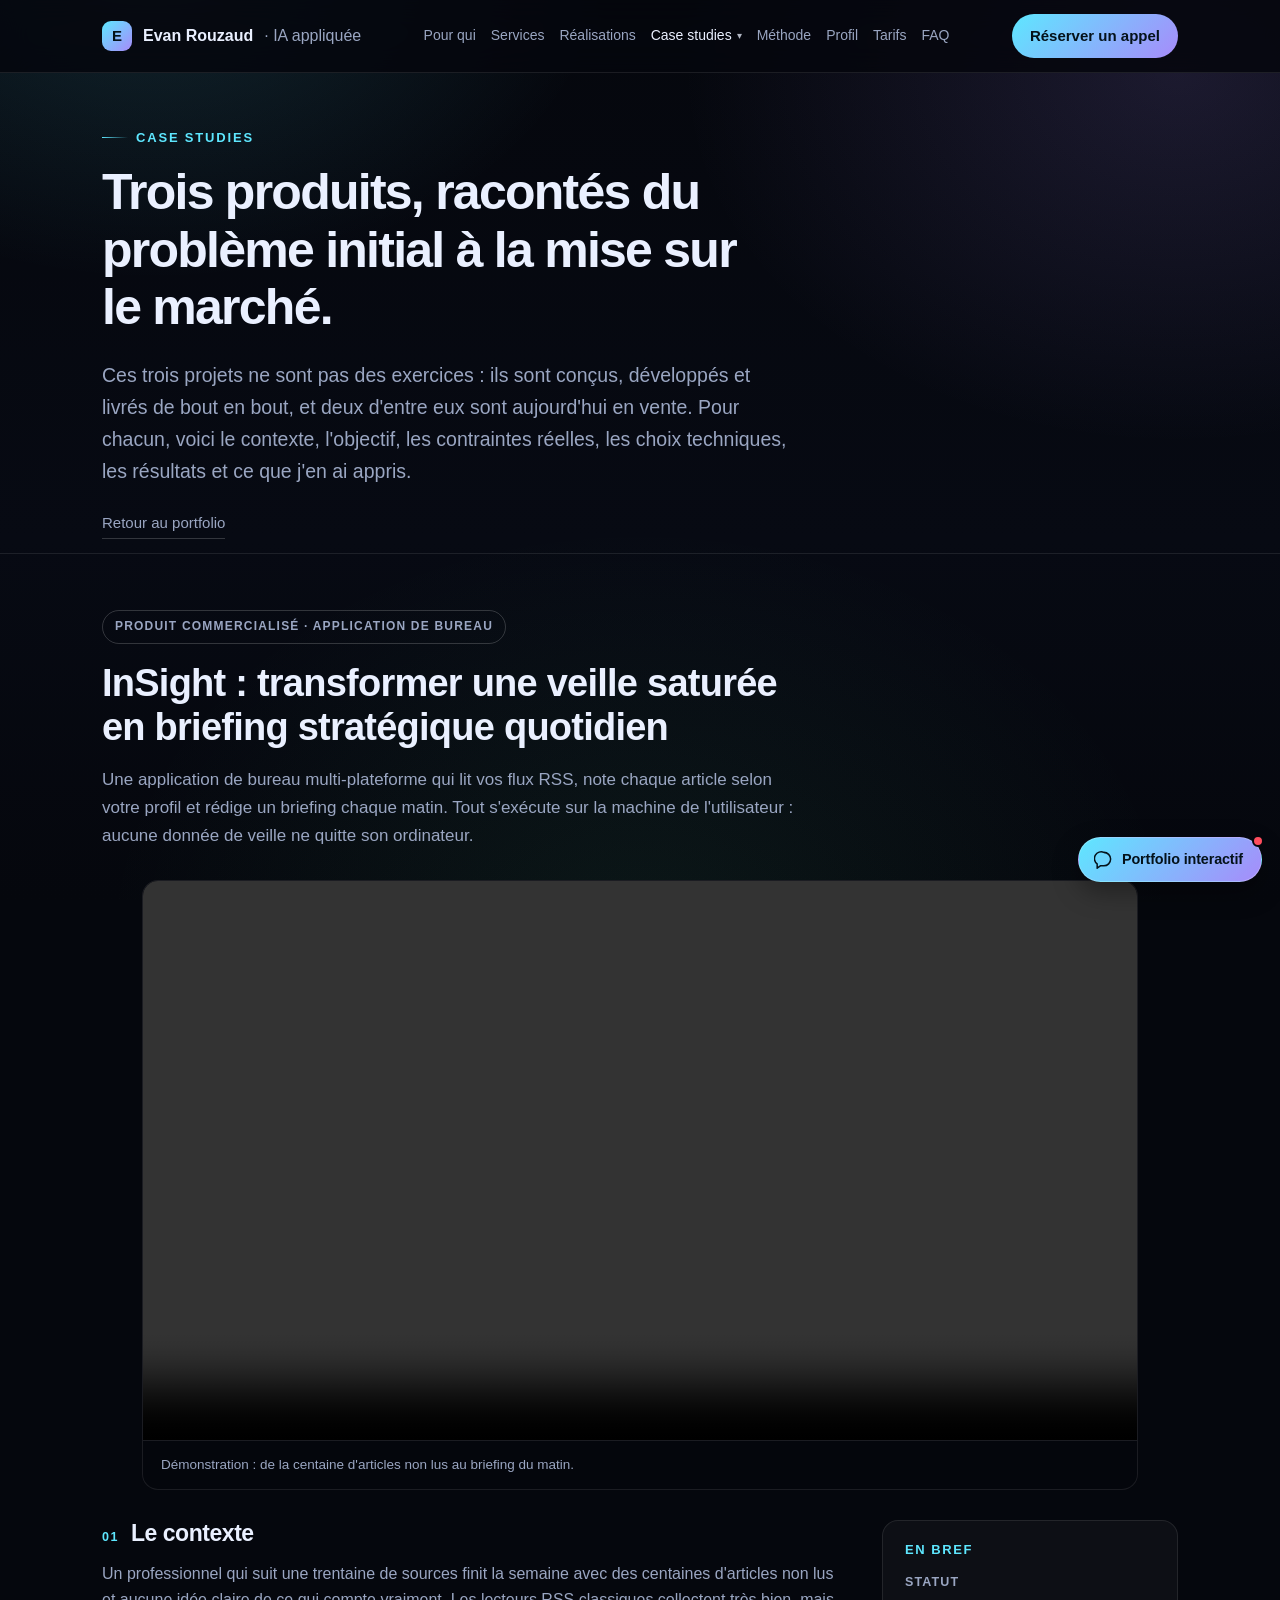
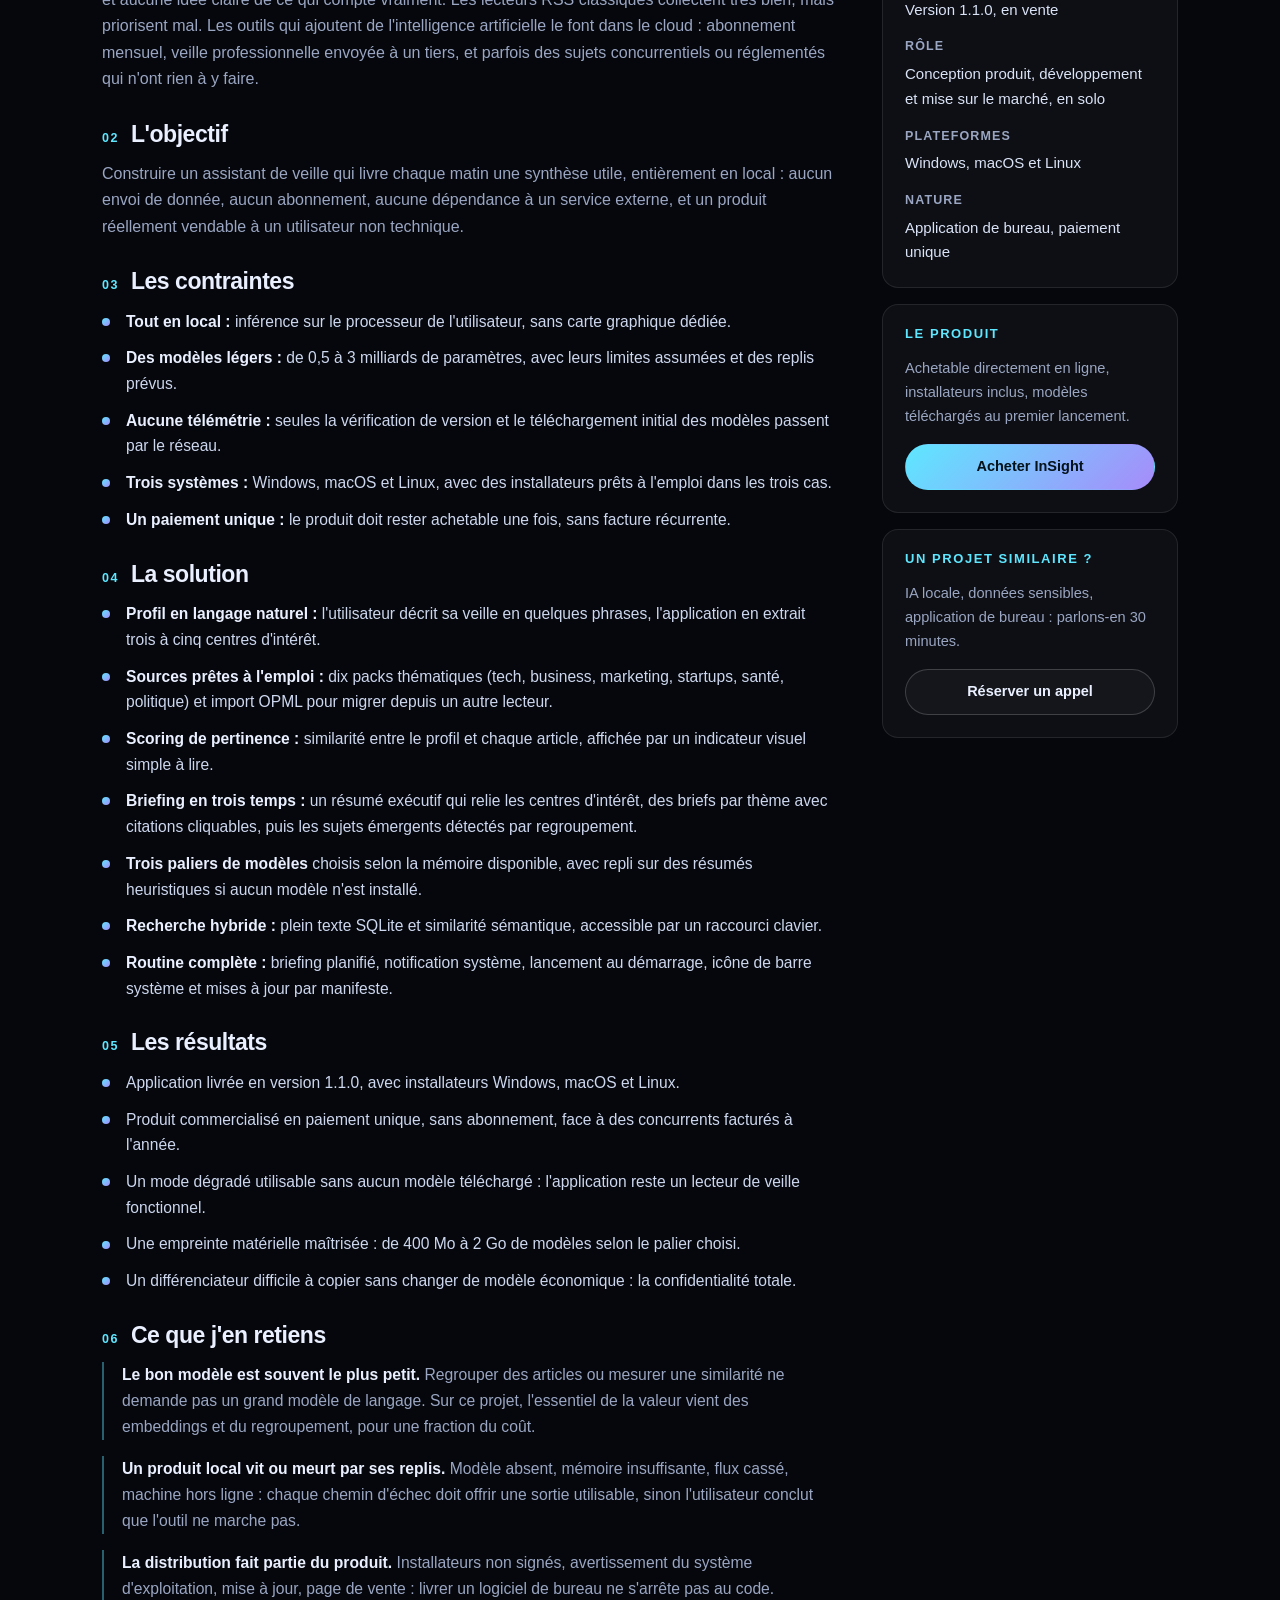
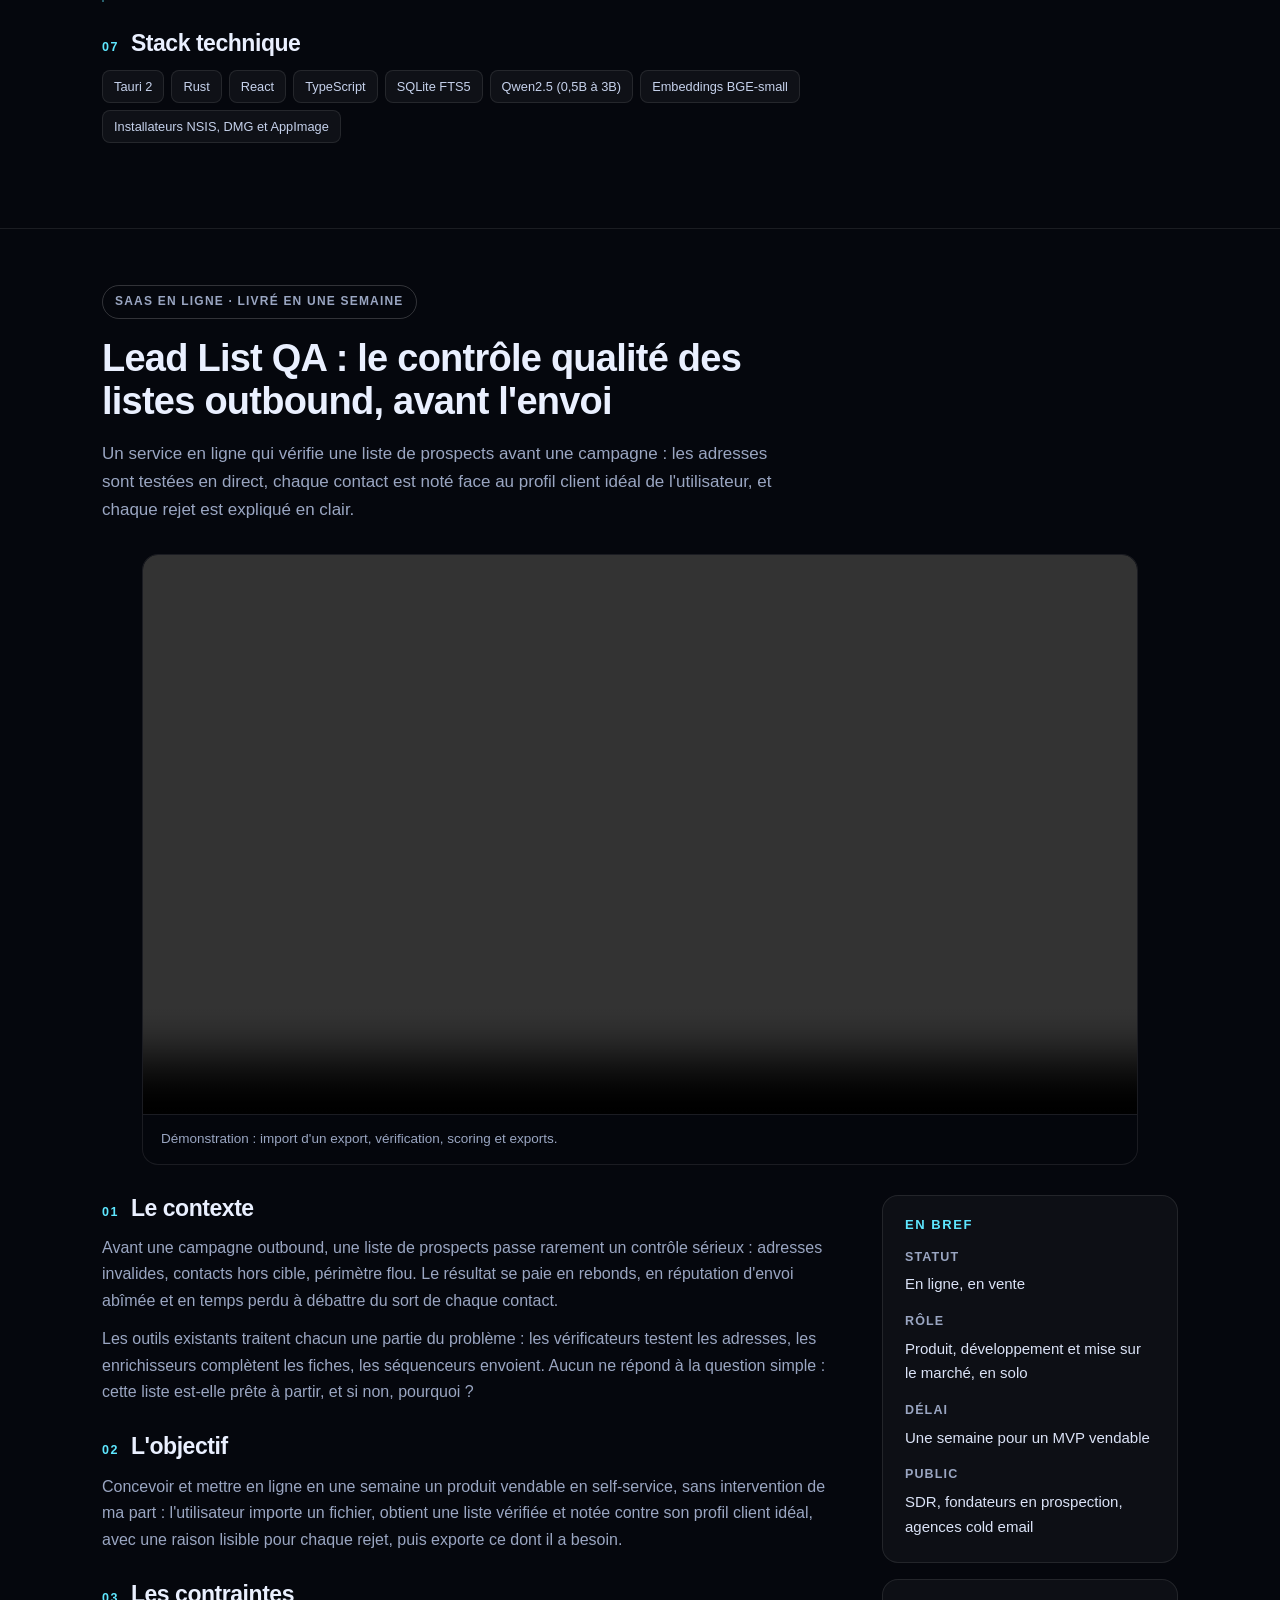
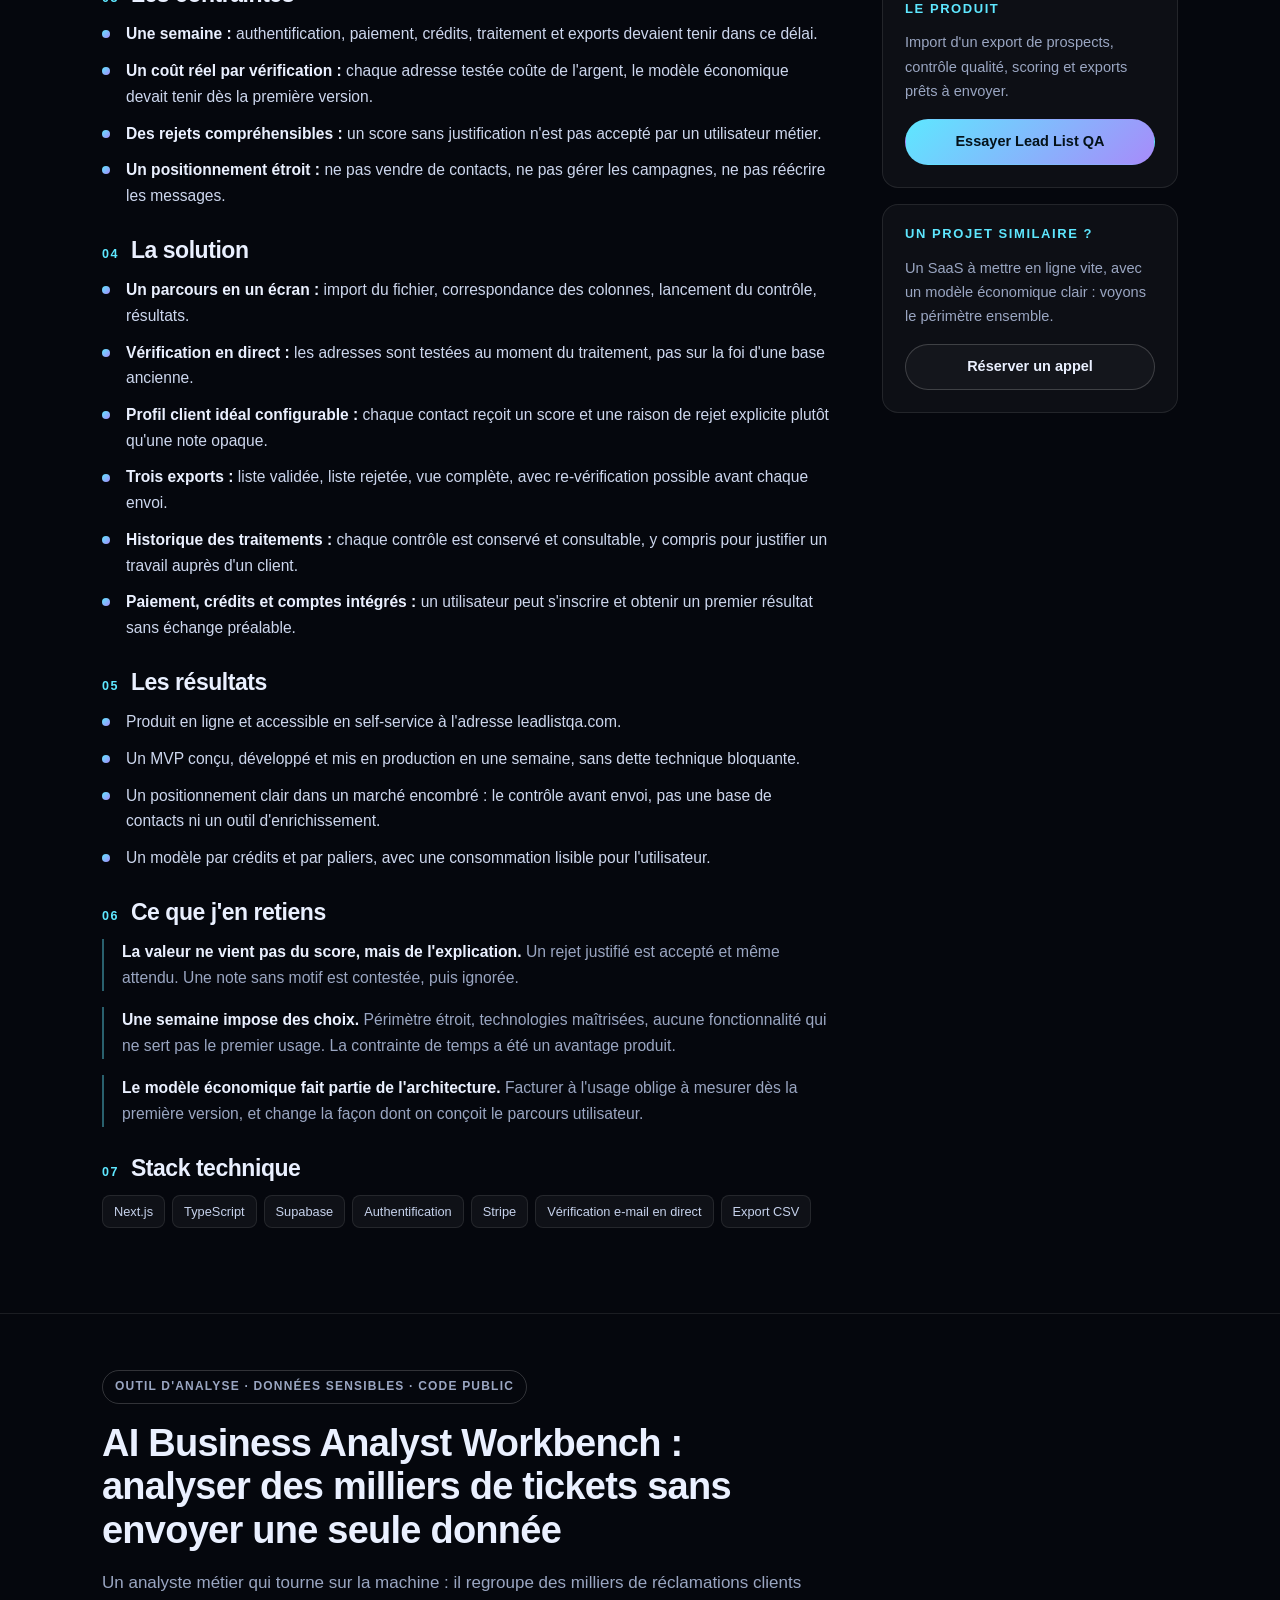
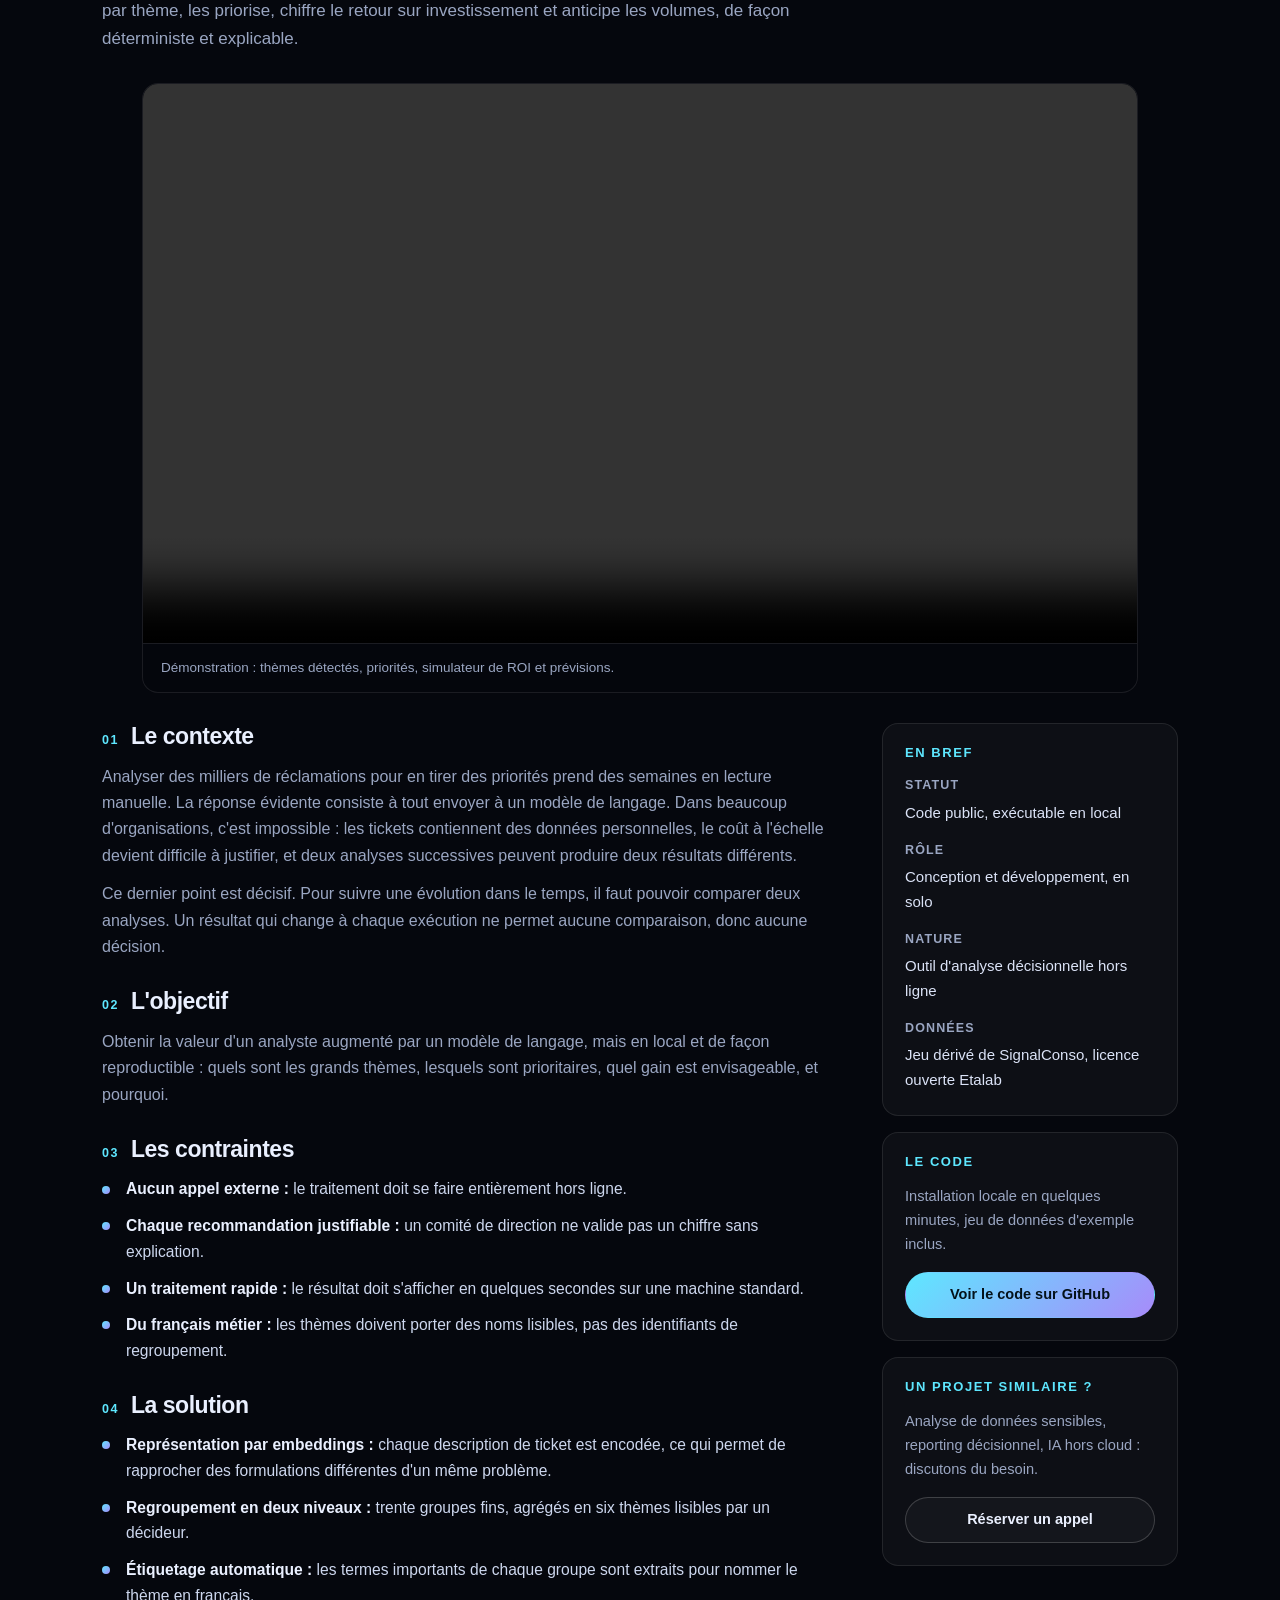
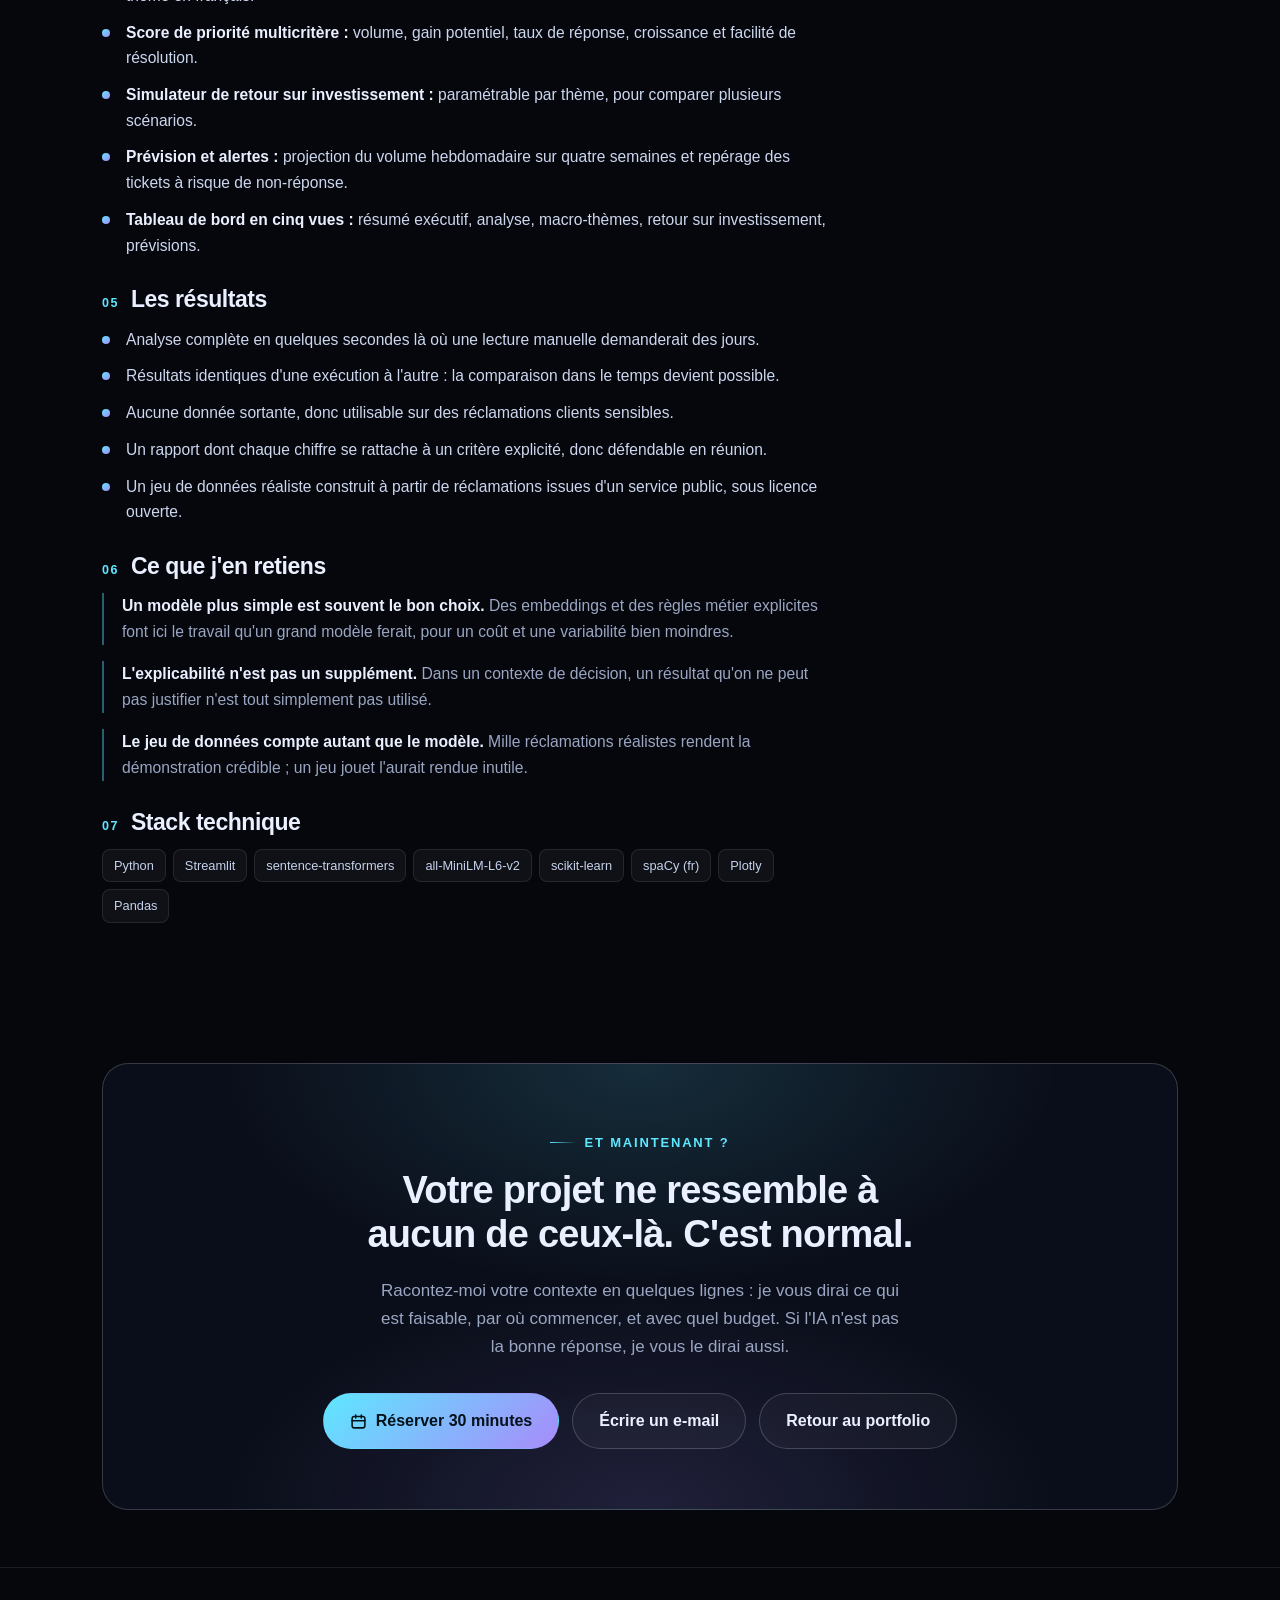
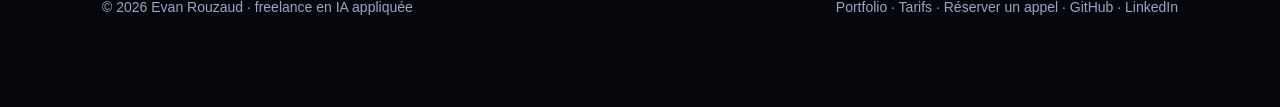
==== commit 33236410: "Navigation globale, menu deroulant Case studies et espacements resserres - header complet sur la pag" ====
--- a/case-studies.html
+++ b/case-studies.html
@@ -49,11 +49,70 @@
 .eyebrow::before{content:"";width:26px;height:1px;background:linear-gradient(90deg,var(--cyan),transparent)}
 
 header{position:sticky;top:0;z-index:50;backdrop-filter:blur(14px);background:rgba(5,7,13,.85);border-bottom:1px solid var(--line)}
-.nav{display:flex;align-items:center;justify-content:space-between;gap:18px;height:72px;flex-wrap:wrap}
+.nav{display:flex;align-items:center;justify-content:space-between;gap:18px;height:72px;position:relative}
 .brand{display:flex;align-items:center;gap:11px;font-weight:700;text-decoration:none;font-size:16px;white-space:nowrap}
 .brand .dot{width:30px;height:30px;border-radius:9px;display:grid;place-items:center;font-size:15px;color:#04121a;background:linear-gradient(135deg,var(--cyan),var(--violet));font-weight:800}
+.nav-links{display:flex;gap:21px;font-size:14.8px}
+.nav-links a{color:var(--muted);text-decoration:none;transition:color .2s}
+.nav-links a:hover{color:var(--txt)}
+.nav-right{display:flex;align-items:center;gap:12px}
 .nav-cta{padding:10px 18px;border-radius:999px;font-size:15px;font-weight:600;text-decoration:none;white-space:nowrap;background:linear-gradient(135deg,var(--cyan),var(--violet));color:#04121a}
 .nav-cta:hover{filter:brightness(1.08)}
+.burger{
+  display:none;width:42px;height:42px;border-radius:12px;border:1px solid var(--line-hi);
+  background:rgba(255,255,255,.03);cursor:pointer;padding:12px 10px;
+  flex-direction:column;justify-content:space-between;flex:0 0 auto
+}
+.burger span{display:block;height:2px;width:100%;background:var(--txt);border-radius:2px;transition:transform .25s,opacity .2s}
+header.open .burger span:nth-child(1){transform:translateY(8px) rotate(45deg)}
+header.open .burger span:nth-child(2){opacity:0}
+header.open .burger span:nth-child(3){transform:translateY(-8px) rotate(-45deg)}
+
+/* ---------- menu déroulant Case studies ---------- */
+.nav-drop{position:relative;display:flex;align-items:center}
+.nav-drop > a{display:inline-flex;align-items:center;gap:5px}
+.nav-drop > a::after{content:"▾";font-size:10px;opacity:.75}
+.nav-drop.is-current > a{color:var(--txt)}
+.nav-drop-menu{
+  position:absolute;top:calc(100% + 14px);left:50%;z-index:60;
+  transform:translateX(-50%) translateY(-6px);
+  min-width:264px;padding:8px;border-radius:14px;display:flex;flex-direction:column;gap:2px;
+  background:rgba(8,11,20,.97);border:1px solid var(--line-hi);
+  box-shadow:0 22px 54px rgba(0,0,0,.55);backdrop-filter:blur(12px);
+  opacity:0;visibility:hidden;transition:opacity .18s ease,transform .18s ease,visibility .18s
+}
+.nav-drop:hover .nav-drop-menu,.nav-drop:focus-within .nav-drop-menu{opacity:1;visibility:visible;transform:translateX(-50%)}
+.nav-drop-menu a{
+  padding:10px 12px;border-radius:10px;text-decoration:none;color:var(--txt);
+  font-size:14.4px;font-weight:600;line-height:1.35;transition:background .18s
+}
+.nav-drop-menu a span{display:block;font-size:12.2px;font-weight:500;color:var(--muted)}
+.nav-drop-menu a:hover{background:var(--card-hi)}
+@media(max-width:1300px){
+  .nav-links{gap:15px;font-size:14px}
+}
+@media(max-width:1120px){
+  .burger{display:flex}
+  .nav-links{
+    display:none;position:absolute;top:72px;left:0;right:0;flex-direction:column;gap:0;
+    background:rgba(6,9,17,.98);backdrop-filter:blur(16px);font-size:17px;
+    border-top:1px solid var(--line);border-bottom:1px solid var(--line);
+    padding:6px 22px 18px;box-shadow:0 24px 50px rgba(0,0,0,.5)
+  }
+  header.open .nav-links{display:flex}
+  .nav-links a{padding:15px 0;border-bottom:1px solid rgba(255,255,255,.06)}
+  .nav-links a:last-child{border-bottom:0}
+  .nav-drop{display:block}
+  .nav-drop > a::after{display:none}
+  .nav-drop-menu{
+    position:static;transform:none;opacity:1;visibility:visible;min-width:0;
+    background:none;border:0;box-shadow:none;backdrop-filter:none;padding:0 0 6px 14px;
+    border-left:1px solid var(--line-hi)
+  }
+  .nav-drop-menu a{padding:9px 0;font-size:15px;font-weight:500}
+  .nav-drop-menu a span{display:none}
+}
+@media(max-width:560px){.nav-cta{display:none}}
 
 .btn{display:inline-flex;align-items:center;gap:9px;padding:14px 26px;border-radius:999px;font-weight:650;font-size:16px;text-decoration:none;border:1px solid transparent;cursor:pointer;transition:transform .18s,filter .2s,background .2s,border-color .2s;font-family:inherit}
 .btn:hover{transform:translateY(-2px)}
@@ -65,27 +124,24 @@
 .btn svg{flex:0 0 auto}
 
 /* ---------- intro ---------- */
-.intro{padding:clamp(48px,7vw,86px) 0 clamp(10px,2vw,20px)}
+.intro{padding:clamp(26px,3.6vw,46px) 0 clamp(8px,1.4vw,14px)}
 .intro h1{font-size:clamp(31px,4.6vw,50px);font-weight:750;letter-spacing:-.035em;max-width:24ch;margin:16px 0 0}
-.intro .lead{margin-top:24px;font-size:clamp(17px,2vw,19.5px);color:var(--muted);max-width:64ch}
-.back{display:inline-flex;align-items:center;gap:8px;margin-top:28px;font-size:15px;color:var(--muted);text-decoration:none;border-bottom:1px solid var(--line-hi);padding-bottom:2px}
+.intro .lead{margin-top:22px;font-size:clamp(17px,2vw,19.5px);color:var(--muted);max-width:64ch}
+.back{display:inline-flex;align-items:center;gap:8px;margin-top:24px;font-size:15px;color:var(--muted);text-decoration:none;border-bottom:1px solid var(--line-hi);padding-bottom:2px}
 .back:hover{color:var(--txt);border-color:var(--cyan)}
-.cs-nav{display:flex;gap:10px;flex-wrap:wrap;margin-top:34px}
-.cs-nav a{padding:9px 17px;border-radius:999px;border:1px solid var(--line);color:var(--muted);text-decoration:none;font-size:14.5px;transition:border-color .2s,color .2s,background .2s}
-.cs-nav a:hover{border-color:var(--cyan);color:var(--txt);background:var(--card)}
 
 /* ---------- case study ---------- */
-.cs{padding:clamp(46px,6vw,80px) 0;border-top:1px solid var(--line)}
-.cs-head{max-width:74ch;margin-bottom:38px}
+.cs{padding:clamp(34px,4.4vw,58px) 0;border-top:1px solid var(--line)}
+.cs-head{max-width:74ch;margin-bottom:30px}
 .cs-head .tag{display:inline-block;font-size:12px;font-weight:650;letter-spacing:.1em;text-transform:uppercase;padding:6px 12px;border-radius:999px;border:1px solid var(--line-hi);color:var(--muted);margin-bottom:18px}
 .cs-head h2{font-size:clamp(26px,3.4vw,38px);font-weight:720;margin-bottom:16px}
 .cs-head p{color:var(--muted);font-size:17px}
-.cs-video{border:1px solid var(--line);border-radius:16px;overflow:hidden;background:#04060c;margin-bottom:38px}
+.cs-video{border:1px solid var(--line);border-radius:16px;overflow:hidden;background:#04060c;margin-bottom:30px}
 .cs-video video{width:100%;aspect-ratio:16/9;object-fit:contain;background:#04060c;display:block}
 .cs-video figcaption{padding:13px 18px;font-size:13.5px;color:var(--muted);border-top:1px solid var(--line)}
 .cs-grid{display:grid;grid-template-columns:minmax(0,1fr) 296px;gap:48px;align-items:start}
 @media(max-width:900px){.cs-grid{grid-template-columns:1fr;gap:34px}}
-.cs-block{margin-bottom:34px}
+.cs-block{margin-bottom:28px}
 .cs-block h3{font-size:clamp(19px,2.2vw,23px);margin-bottom:14px;display:flex;gap:12px;align-items:baseline}
 .cs-block h3 .num{font-size:12.5px;color:var(--cyan);font-weight:700;letter-spacing:.12em}
 .cs-block p{color:var(--muted);font-size:16px}
@@ -114,13 +170,13 @@
 .links .btn{justify-content:center;width:100%;text-align:center}
 
 /* ---------- final cta ---------- */
-.final{padding:clamp(50px,6vw,84px) 0}
+.final{padding:clamp(34px,4.4vw,58px) 0}
 .cta-box{border:1px solid var(--line-hi);border-radius:26px;padding:clamp(32px,5vw,60px);text-align:center;background:radial-gradient(600px 320px at 50% 0%, rgba(94,231,255,.14), transparent 70%),radial-gradient(600px 320px at 50% 100%, rgba(167,139,250,.14), transparent 70%),var(--bg-2)}
 .cta-box h2{font-size:clamp(26px,3.6vw,38px);max-width:26ch;margin:16px auto 0}
 .cta-box p{margin:20px auto 0;color:var(--muted);max-width:56ch}
 .cta-links{display:flex;flex-wrap:wrap;gap:13px;justify-content:center;margin-top:32px}
 
-footer{border-top:1px solid var(--line);padding:34px 0 104px}
+footer{border-top:1px solid var(--line);padding:28px 0 88px}
 .foot{display:flex;flex-wrap:wrap;gap:16px;justify-content:space-between;align-items:center;font-size:14px;color:var(--muted)}
 .foot a{text-decoration:none;color:var(--muted)}
 .foot a:hover{color:var(--txt)}
@@ -177,10 +233,32 @@
 </head>
 <body>
 
-<header>
+<header id="hdr">
   <div class="wrap nav">
     <a class="brand" href="index.html"><span class="dot">E</span> Evan Rouzaud <span class="muted" style="font-weight:500">· IA appliquée</span></a>
-    <a class="nav-cta" href="https://cal.com/rouzaud-evan-izeqwf/30min" target="_blank" rel="noopener">Réserver un appel</a>
+    <nav class="nav-links" id="navLinks">
+      <a href="index.html#pourqui">Pour qui</a>
+      <a href="index.html#services">Services</a>
+      <a href="index.html#projets">Réalisations</a>
+      <div class="nav-drop is-current">
+        <a href="case-studies.html">Case studies</a>
+        <div class="nav-drop-menu">
+          <a href="case-studies.html#insight">InSight<span>Application de bureau, en vente</span></a>
+          <a href="case-studies.html#lead-list-qa">Lead List QA<span>SaaS livré en une semaine</span></a>
+          <a href="case-studies.html#business-analyst">AI Business Analyst Workbench<span>Analyse de tickets hors ligne</span></a>
+        </div>
+      </div>
+      <a href="index.html#methode">Méthode</a>
+      <a href="index.html#profil">Profil</a>
+      <a href="index.html#tarifs">Tarifs</a>
+      <a href="index.html#faq">FAQ</a>
+    </nav>
+    <div class="nav-right">
+      <a class="nav-cta" href="https://cal.com/rouzaud-evan-izeqwf/30min" target="_blank" rel="noopener">Réserver un appel</a>
+      <button class="burger" id="burger" aria-label="Ouvrir le menu" aria-expanded="false" aria-controls="navLinks">
+        <span></span><span></span><span></span>
+      </button>
+    </div>
   </div>
 </header>
 
@@ -196,11 +274,6 @@
         réelles, les choix techniques, les résultats et ce que j'en ai appris.
       </p>
       <a class="back" href="index.html">Retour au portfolio</a>
-      <nav class="cs-nav">
-        <a href="#insight">InSight · application de bureau</a>
-        <a href="#lead-list-qa">Lead List QA · SaaS</a>
-        <a href="#business-analyst">AI Business Analyst Workbench</a>
-      </nav>
     </div>
   </section>
 
@@ -653,6 +726,22 @@
 <script>
   document.getElementById('year').textContent = new Date().getFullYear();
 
+  // menu mobile
+  const hdr = document.getElementById('hdr');
+  const burger = document.getElementById('burger');
+  const closeMenu = () => {
+    hdr.classList.remove('open');
+    burger.setAttribute('aria-expanded', 'false');
+    burger.setAttribute('aria-label', 'Ouvrir le menu');
+  };
+  burger.addEventListener('click', () => {
+    const open = hdr.classList.toggle('open');
+    burger.setAttribute('aria-expanded', String(open));
+    burger.setAttribute('aria-label', open ? 'Fermer le menu' : 'Ouvrir le menu');
+  });
+  document.querySelectorAll('#navLinks a').forEach(a => a.addEventListener('click', closeMenu));
+  addEventListener('keydown', e => { if (e.key === 'Escape') closeMenu(); });
+
   const io = new IntersectionObserver(entries => {
     entries.forEach(e => { if (e.isIntersecting) { e.target.classList.add('in'); io.unobserve(e.target); } });
   }, {rootMargin:'0px 0px -8% 0px', threshold:.08});
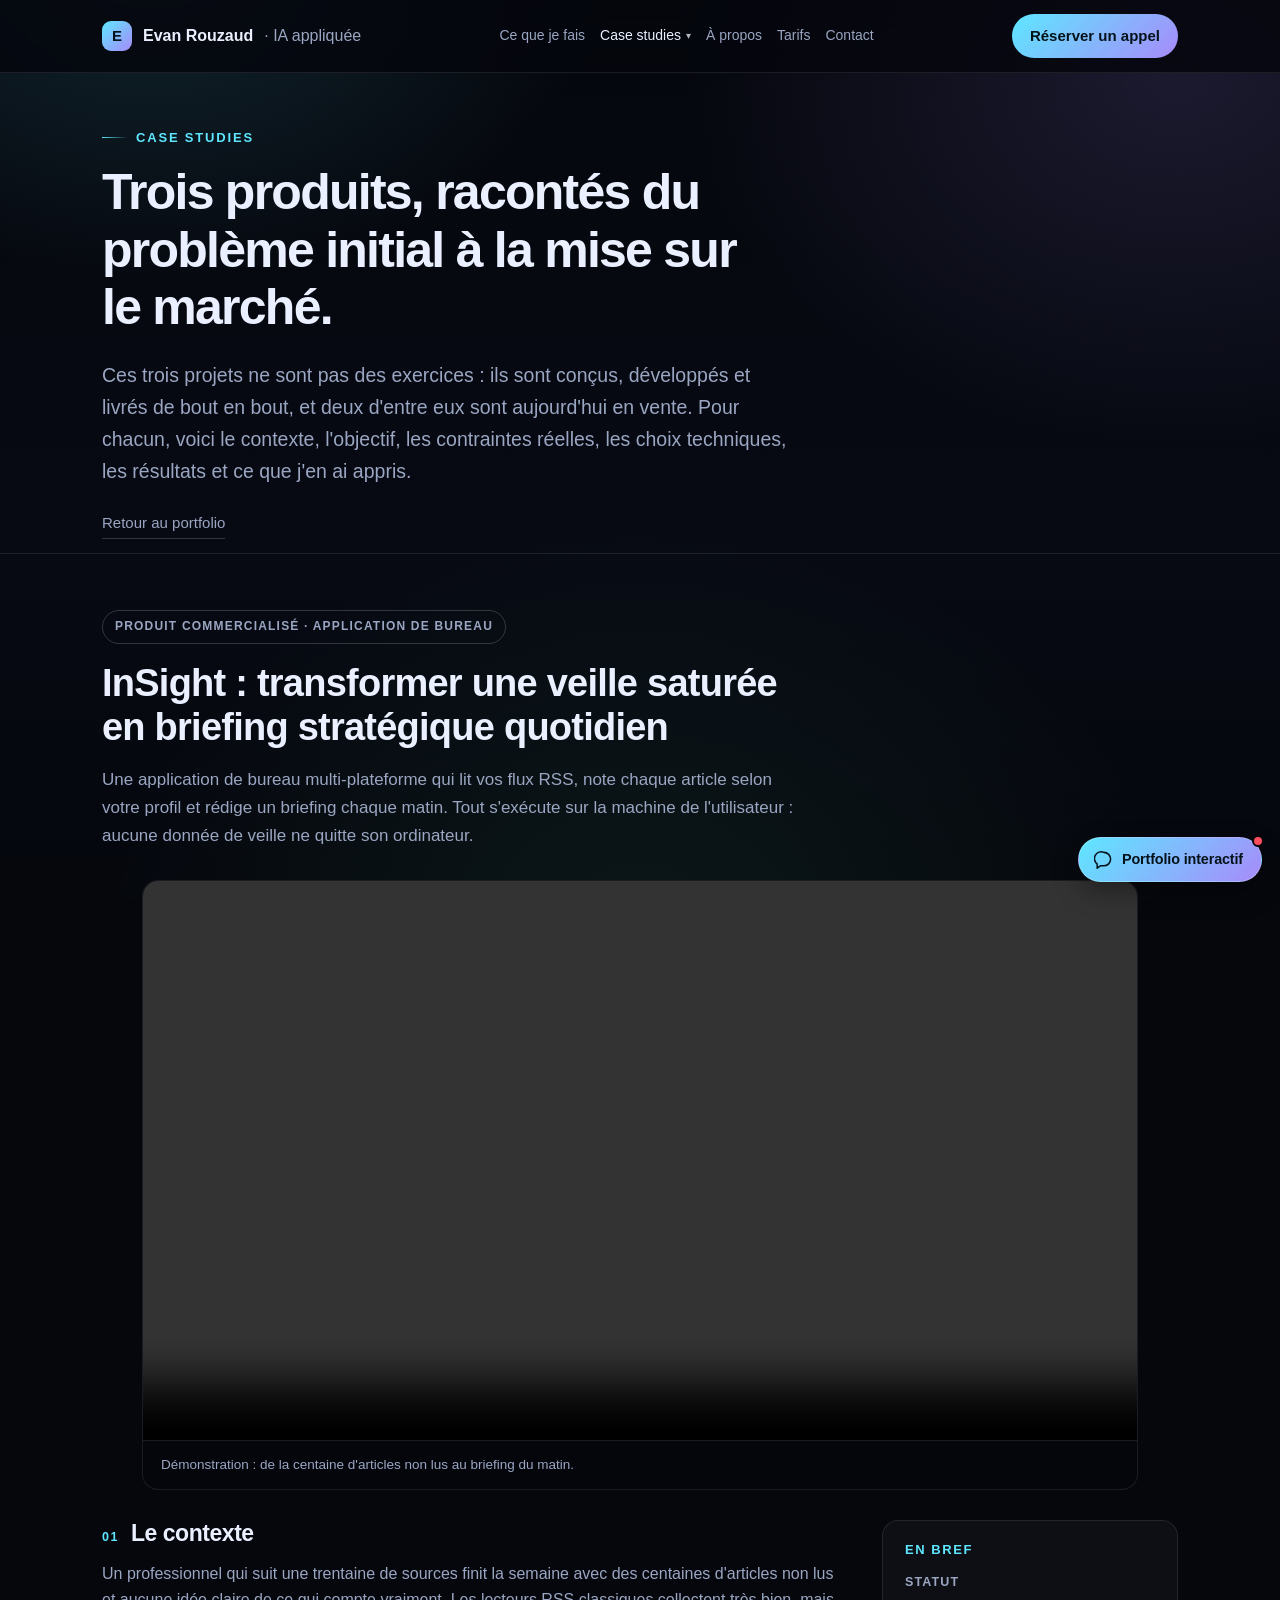
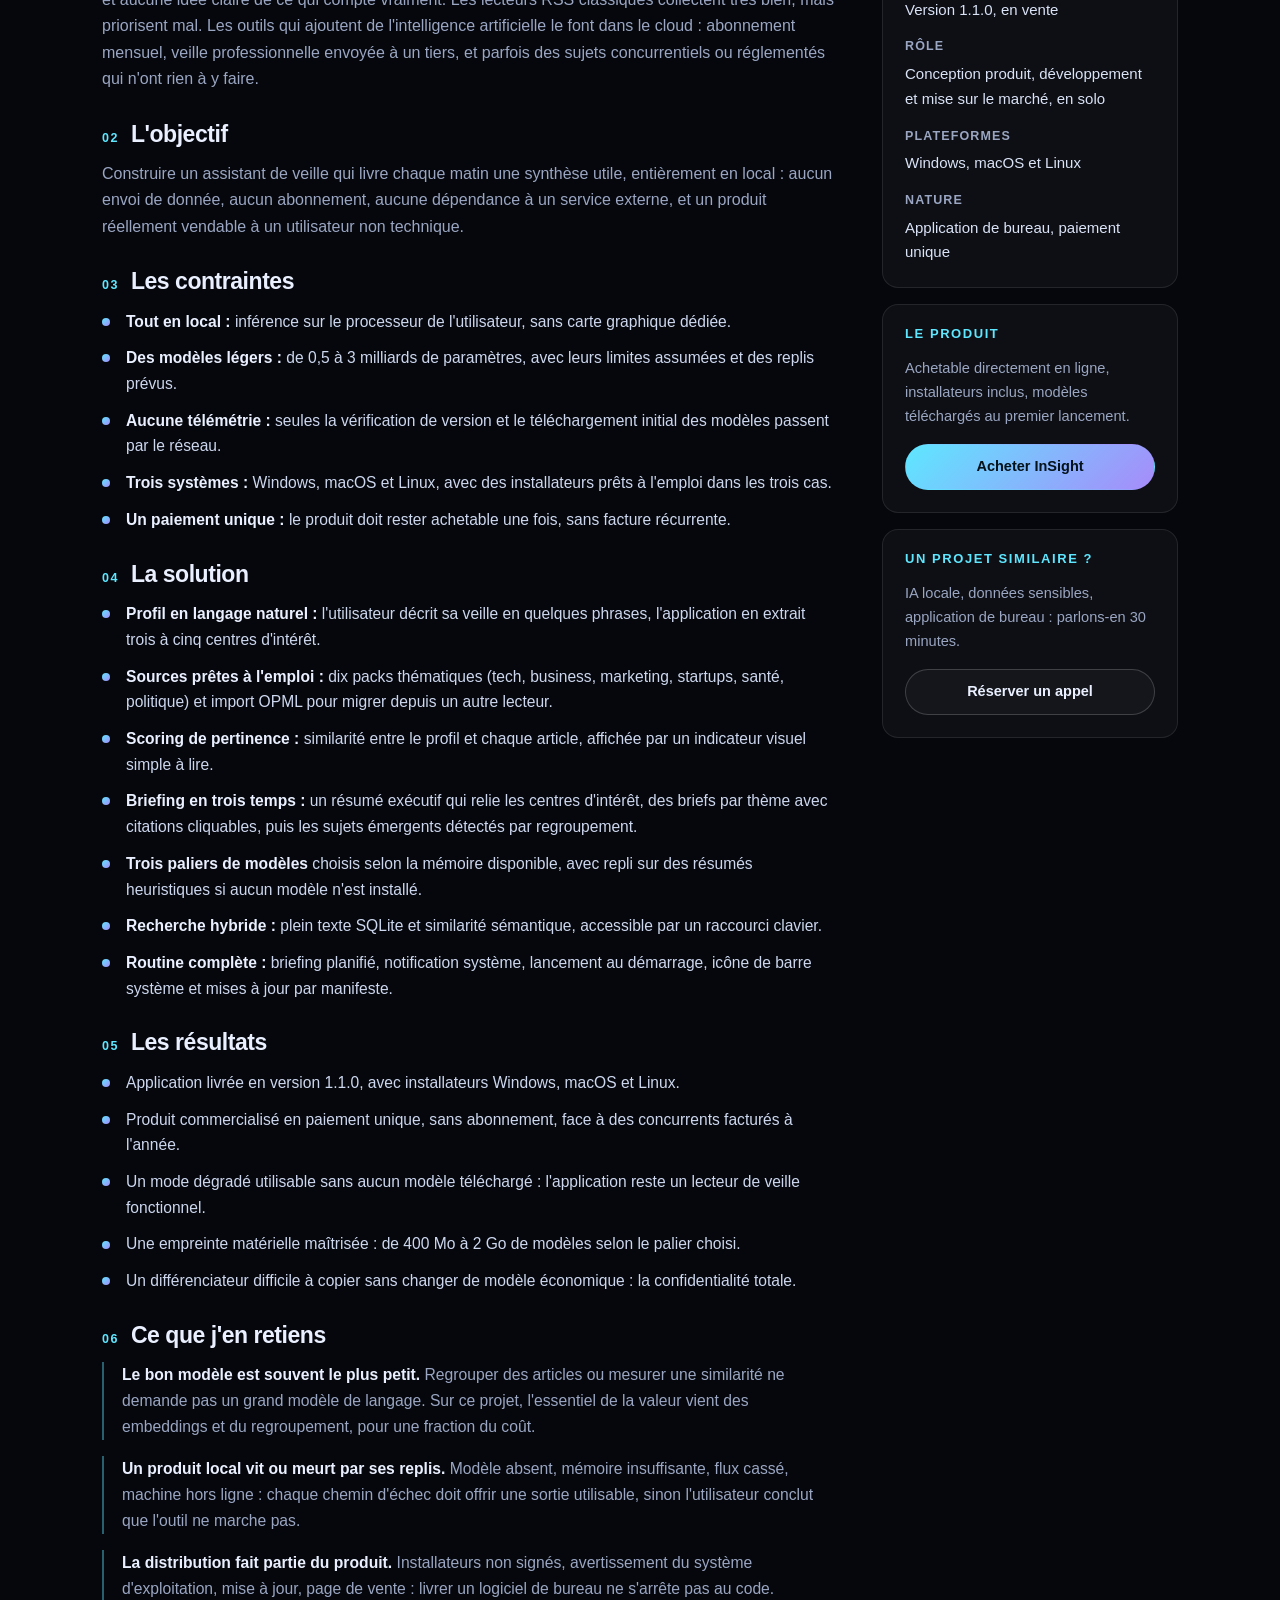
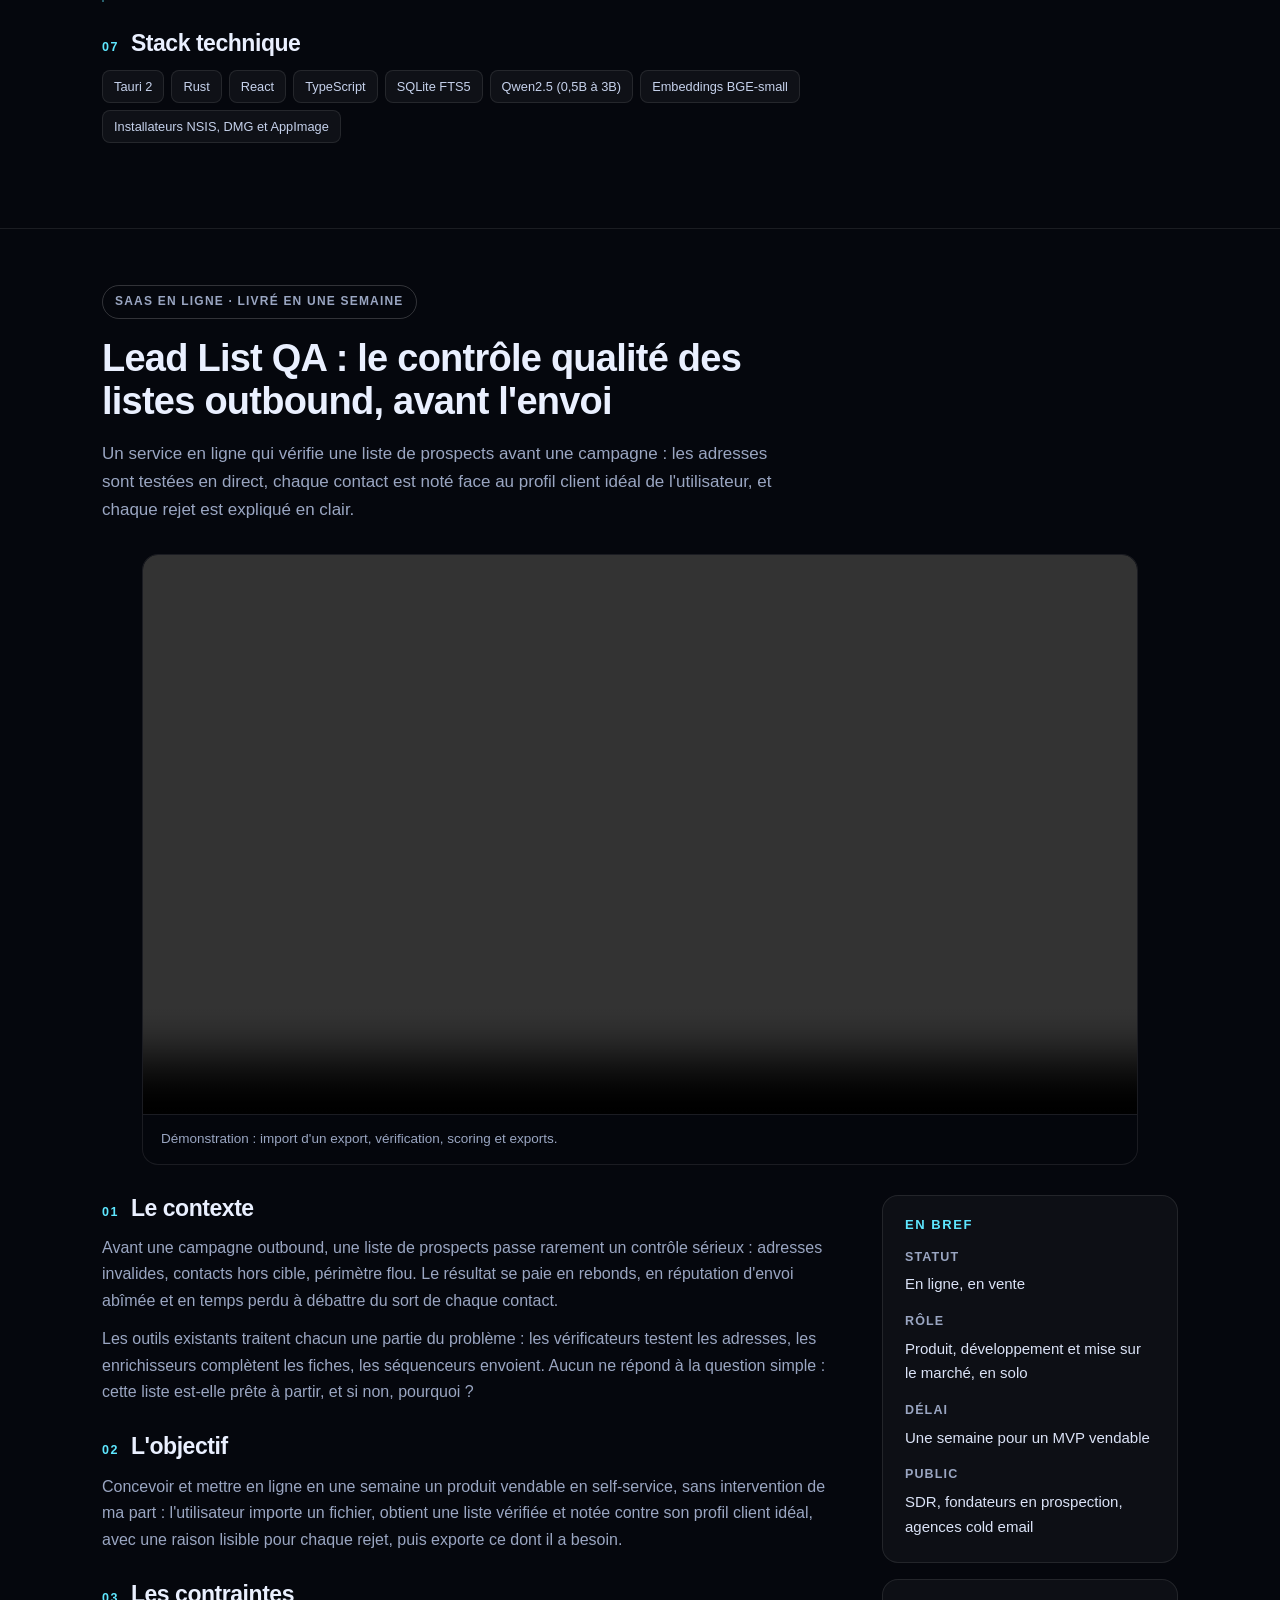
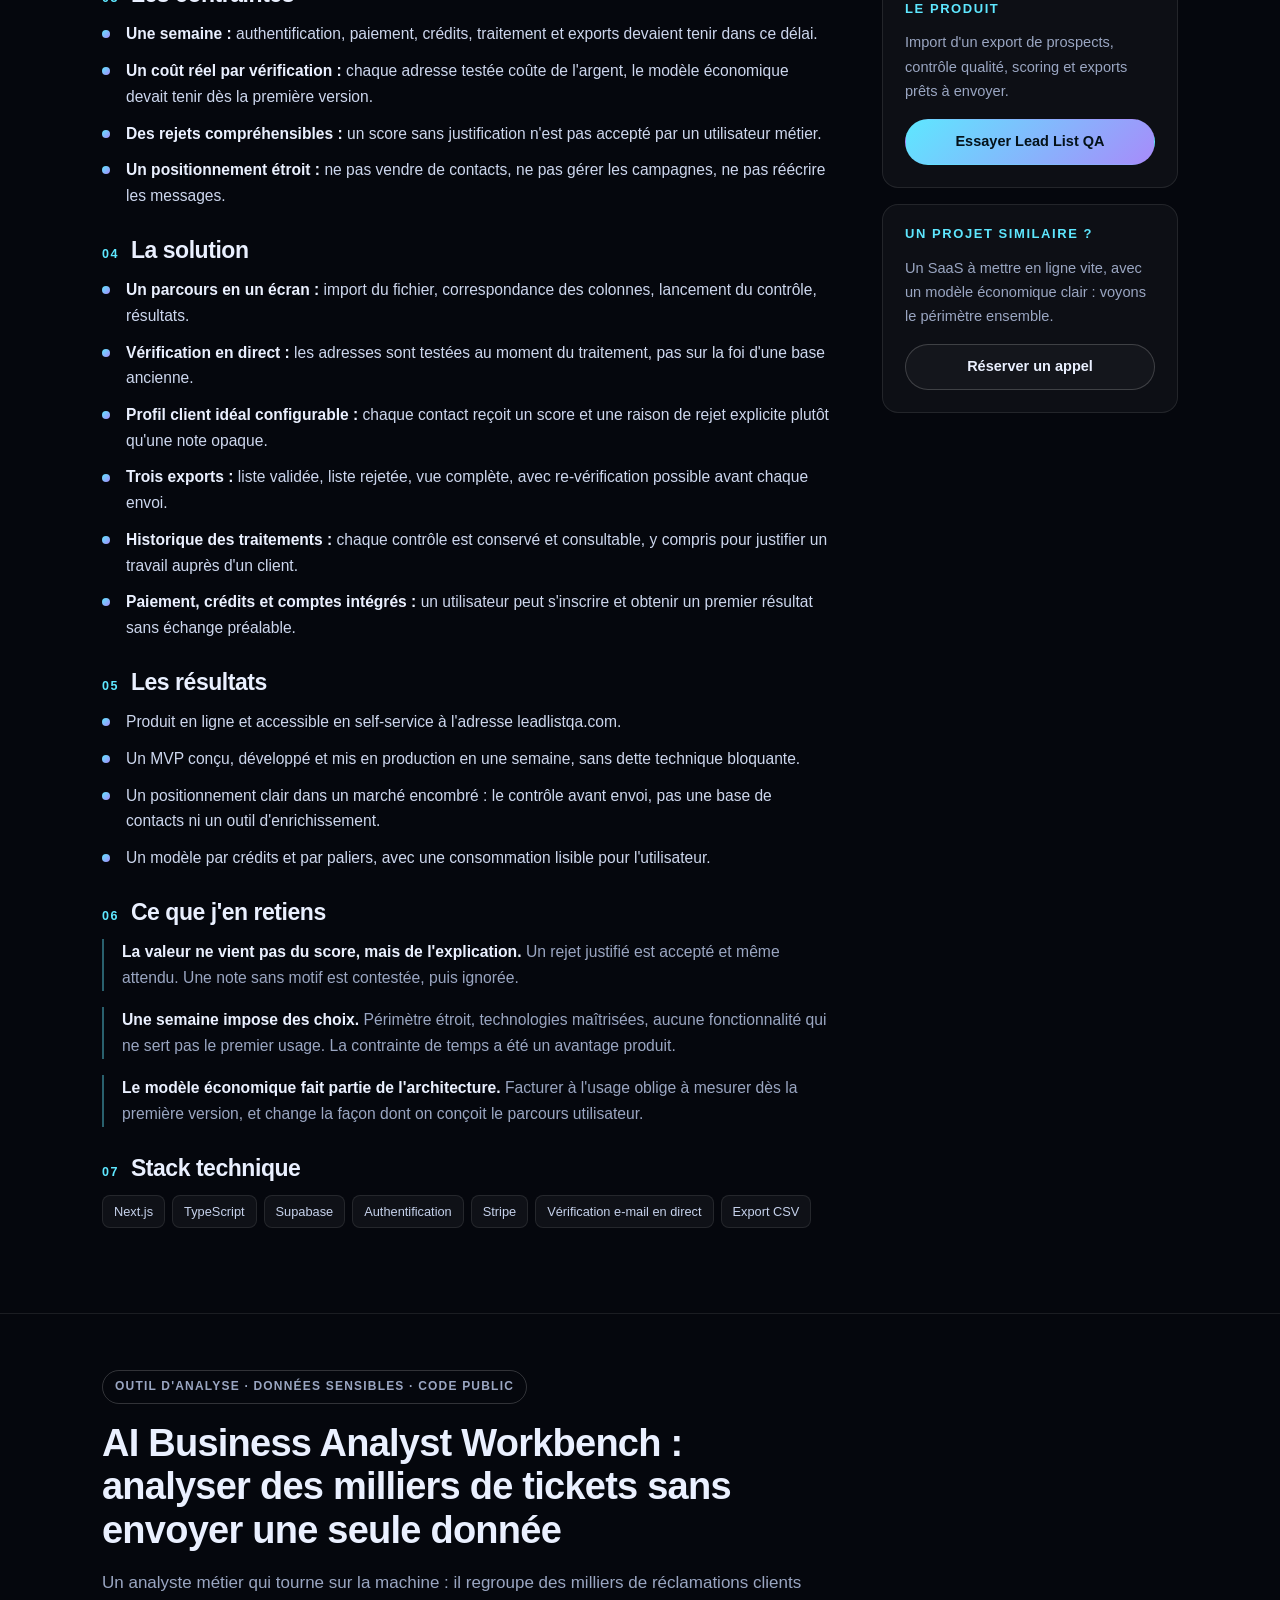
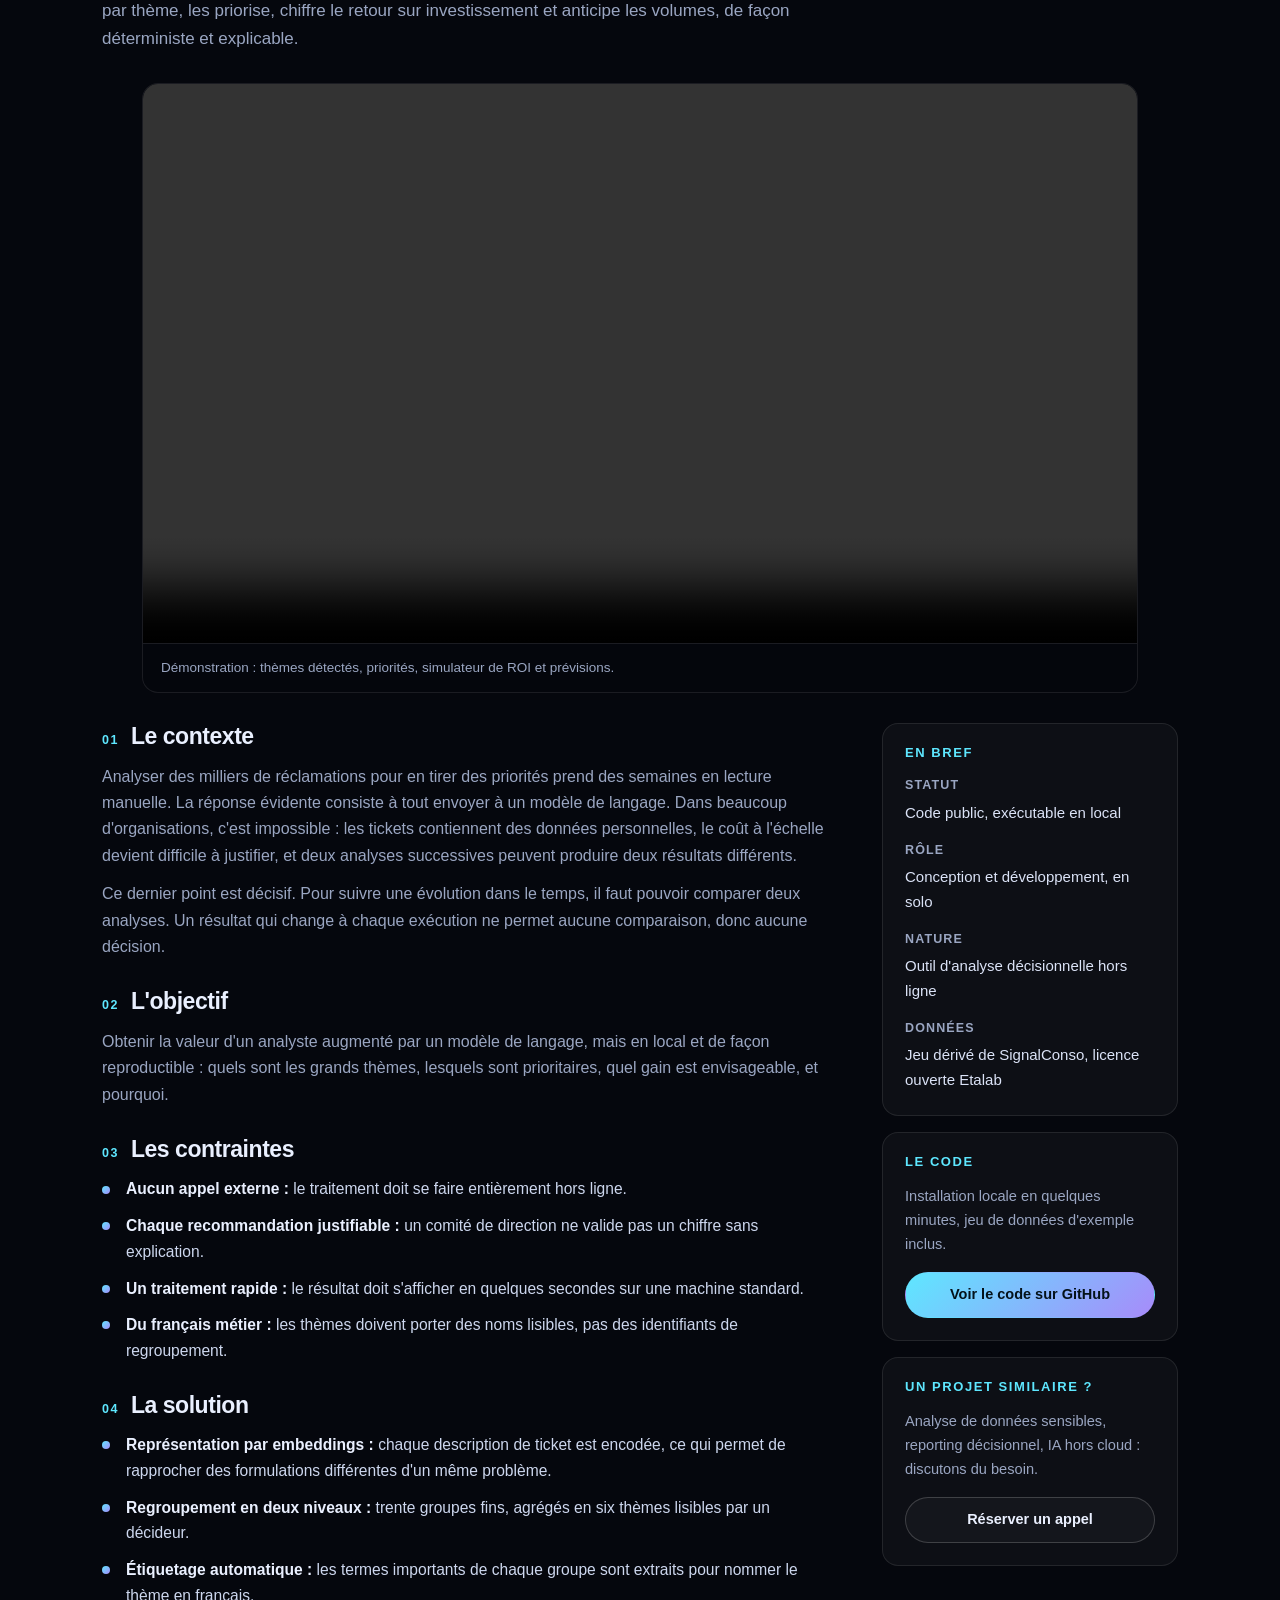
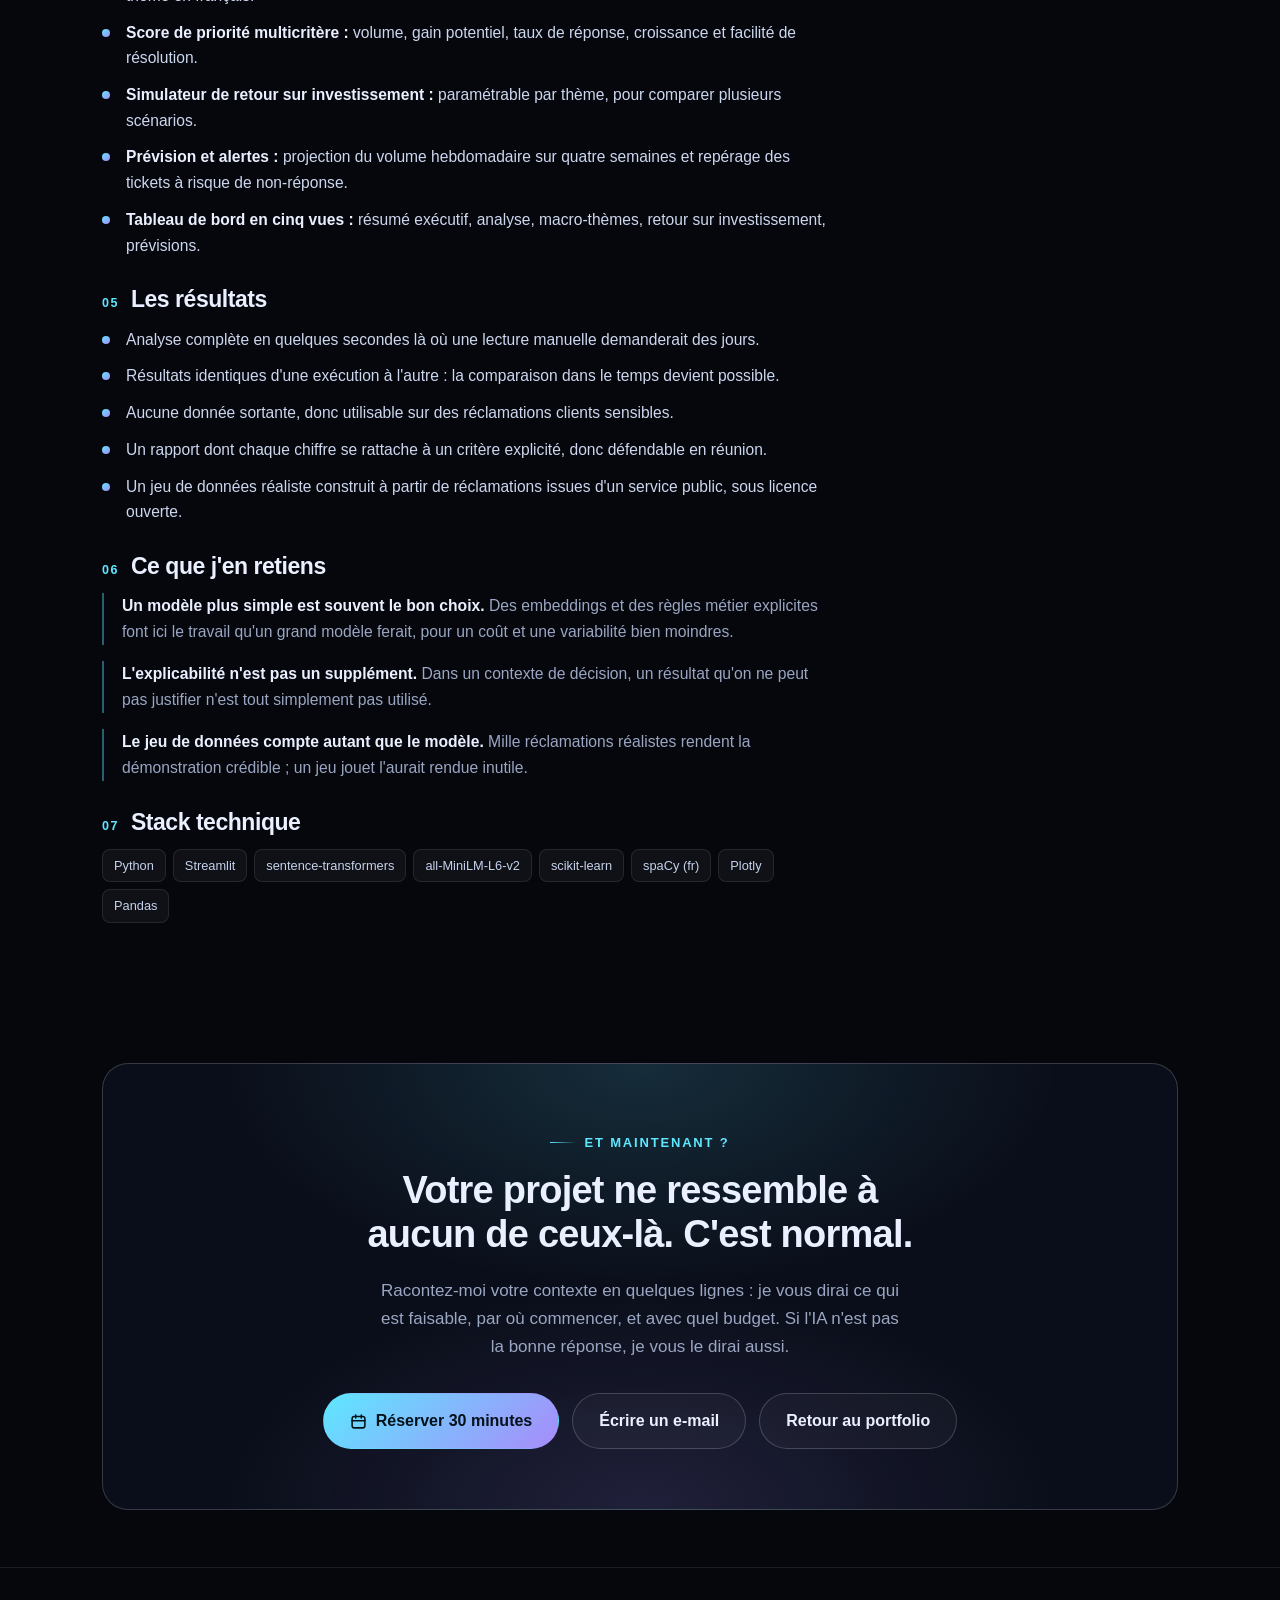
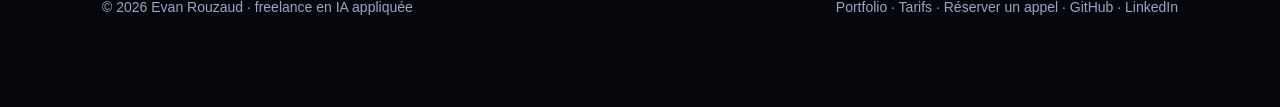
==== commit 178352f7: "Navigation a cinq entrees et regroupement des sections - menu : Ce que je fais, Case studies (deroul" ====
--- a/case-studies.html
+++ b/case-studies.html
@@ -132,6 +132,8 @@
 
 /* ---------- case study ---------- */
 .cs{padding:clamp(34px,4.4vw,58px) 0;border-top:1px solid var(--line)}
+/* les ancres ne doivent pas se cacher sous la barre collante */
+#insight,#lead-list-qa,#business-analyst{scroll-margin-top:88px}
 .cs-head{max-width:74ch;margin-bottom:30px}
 .cs-head .tag{display:inline-block;font-size:12px;font-weight:650;letter-spacing:.1em;text-transform:uppercase;padding:6px 12px;border-radius:999px;border:1px solid var(--line-hi);color:var(--muted);margin-bottom:18px}
 .cs-head h2{font-size:clamp(26px,3.4vw,38px);font-weight:720;margin-bottom:16px}
@@ -237,21 +239,19 @@
   <div class="wrap nav">
     <a class="brand" href="index.html"><span class="dot">E</span> Evan Rouzaud <span class="muted" style="font-weight:500">· IA appliquée</span></a>
     <nav class="nav-links" id="navLinks">
-      <a href="index.html#pourqui">Pour qui</a>
-      <a href="index.html#services">Services</a>
-      <a href="index.html#projets">Réalisations</a>
+      <a href="index.html#services">Ce que je fais</a>
       <div class="nav-drop is-current">
         <a href="case-studies.html">Case studies</a>
         <div class="nav-drop-menu">
           <a href="case-studies.html#insight">InSight<span>Application de bureau, en vente</span></a>
           <a href="case-studies.html#lead-list-qa">Lead List QA<span>SaaS livré en une semaine</span></a>
           <a href="case-studies.html#business-analyst">AI Business Analyst Workbench<span>Analyse de tickets hors ligne</span></a>
+          <a href="index.html#projets">Voir les 5 projets<span>Démonstrations vidéo incluses</span></a>
         </div>
       </div>
-      <a href="index.html#methode">Méthode</a>
-      <a href="index.html#profil">Profil</a>
+      <a href="index.html#profil">À propos</a>
       <a href="index.html#tarifs">Tarifs</a>
-      <a href="index.html#faq">FAQ</a>
+      <a href="index.html#contact">Contact</a>
     </nav>
     <div class="nav-right">
       <a class="nav-cta" href="https://cal.com/rouzaud-evan-izeqwf/30min" target="_blank" rel="noopener">Réserver un appel</a>
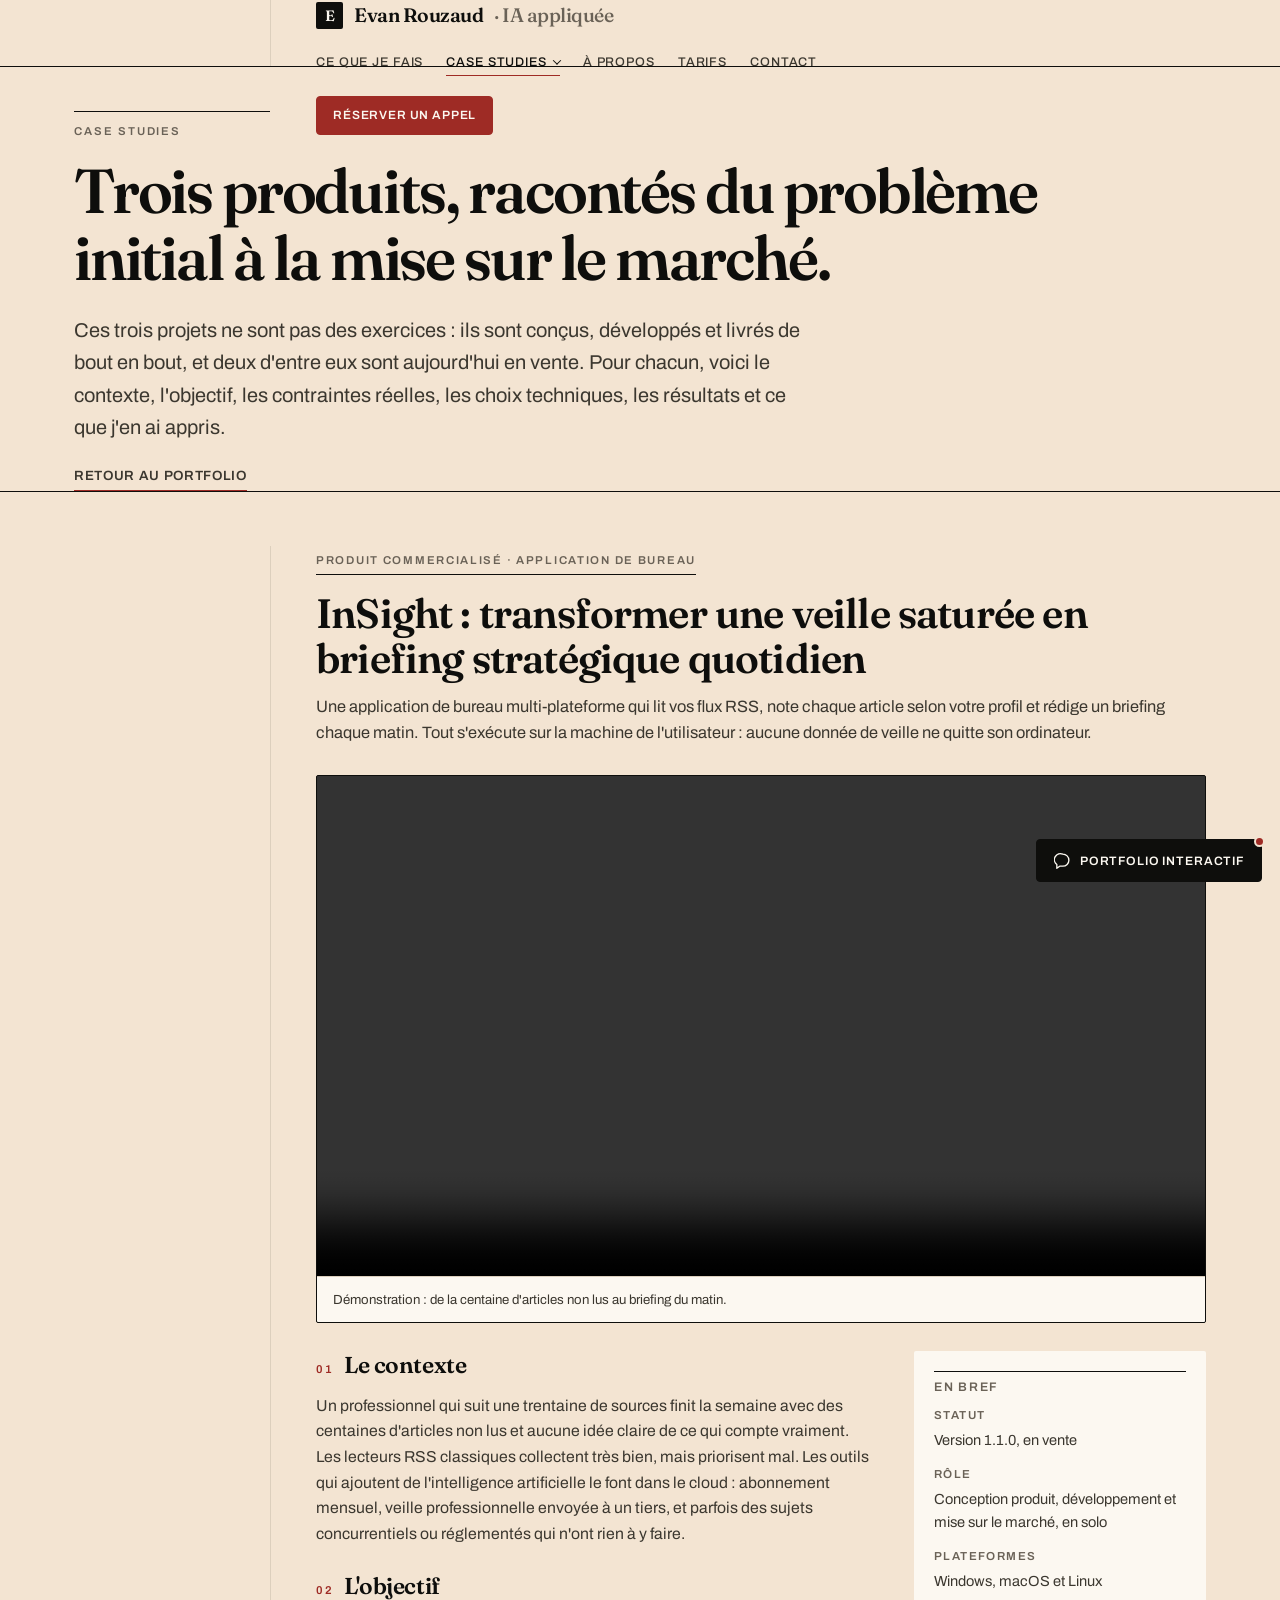
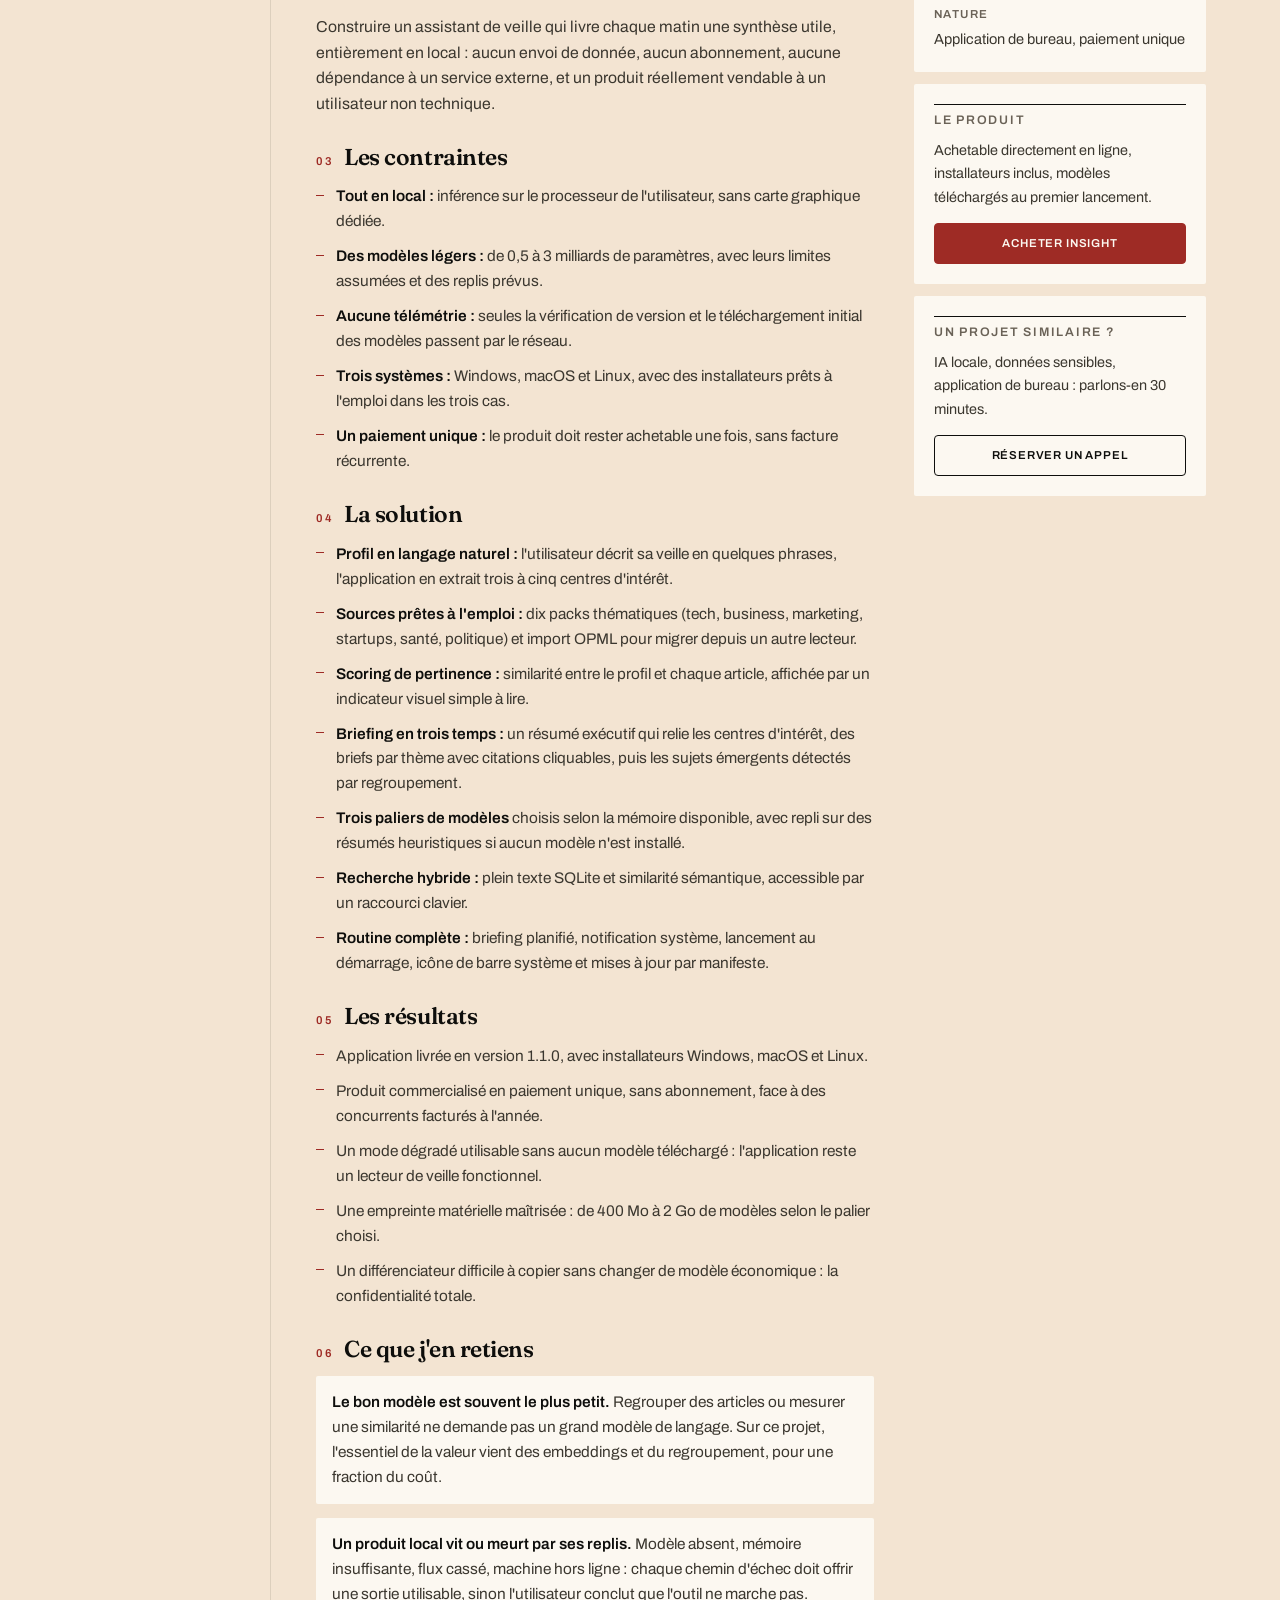
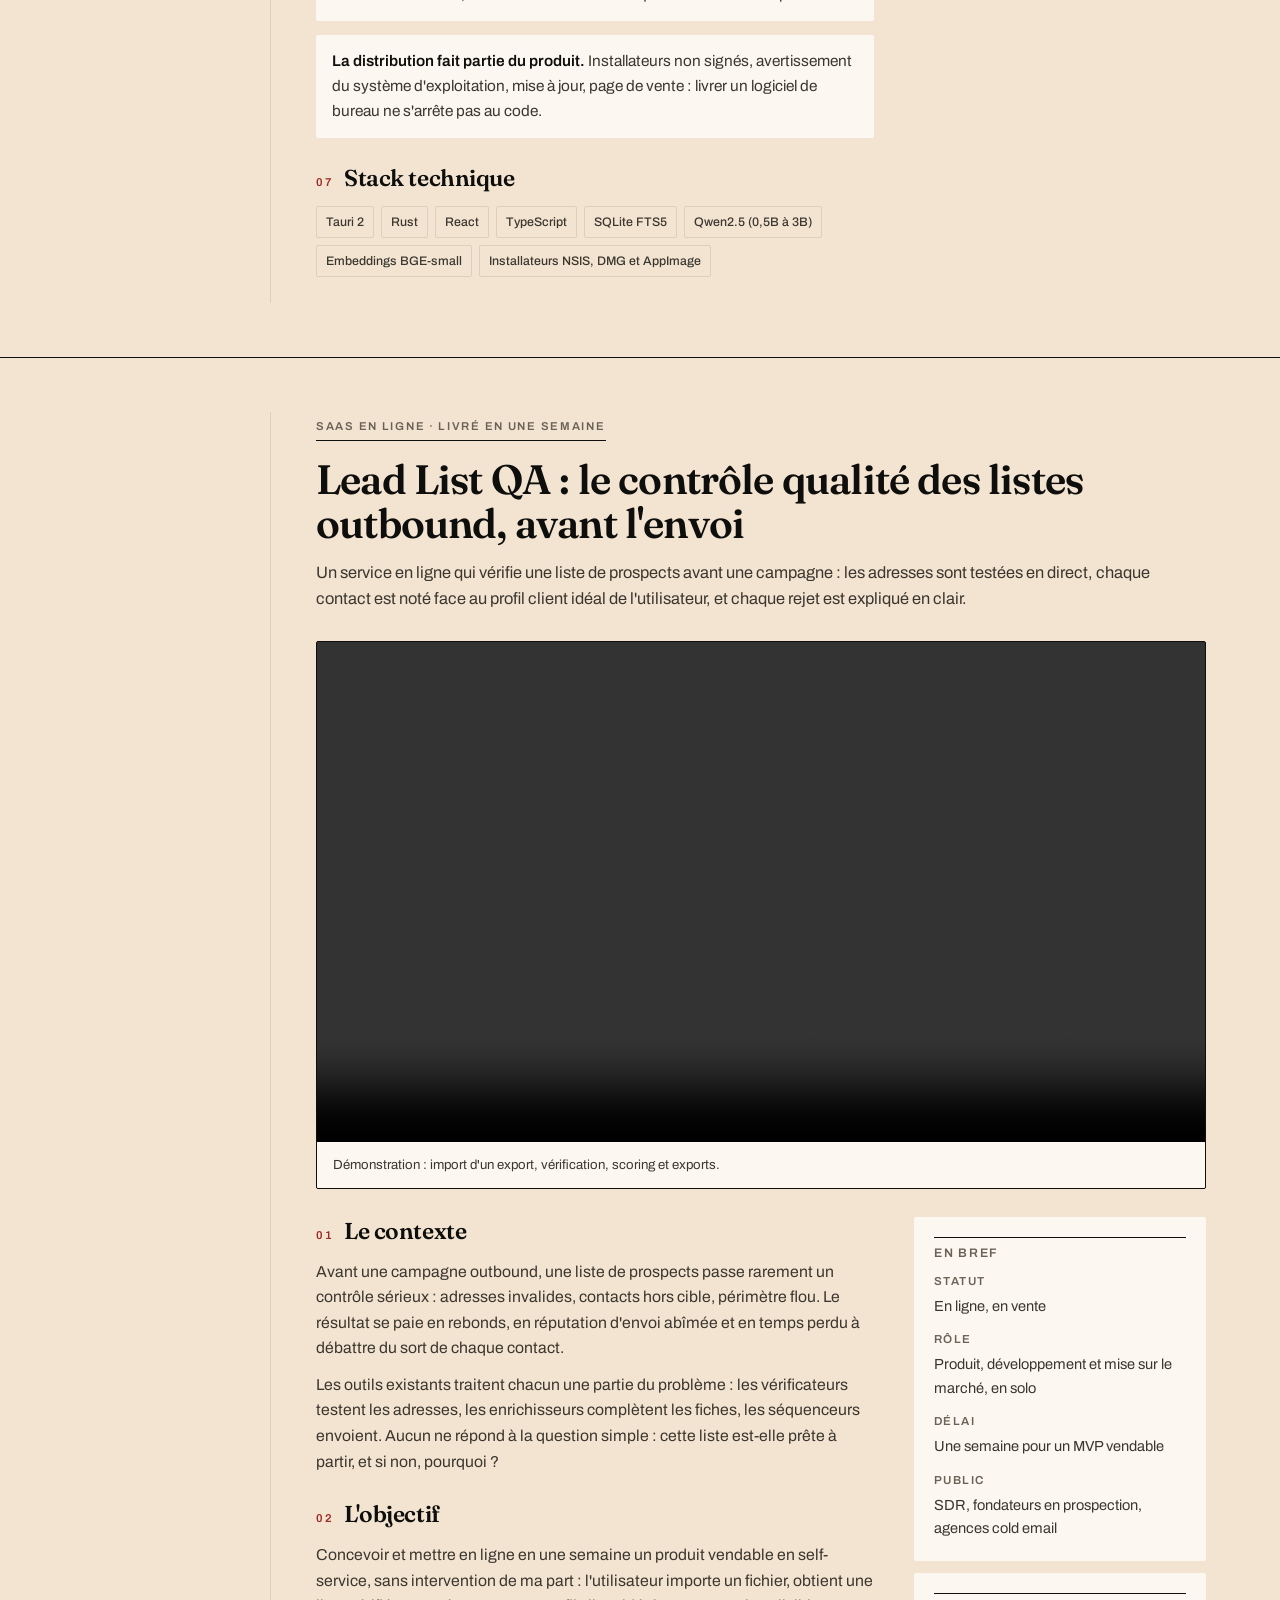
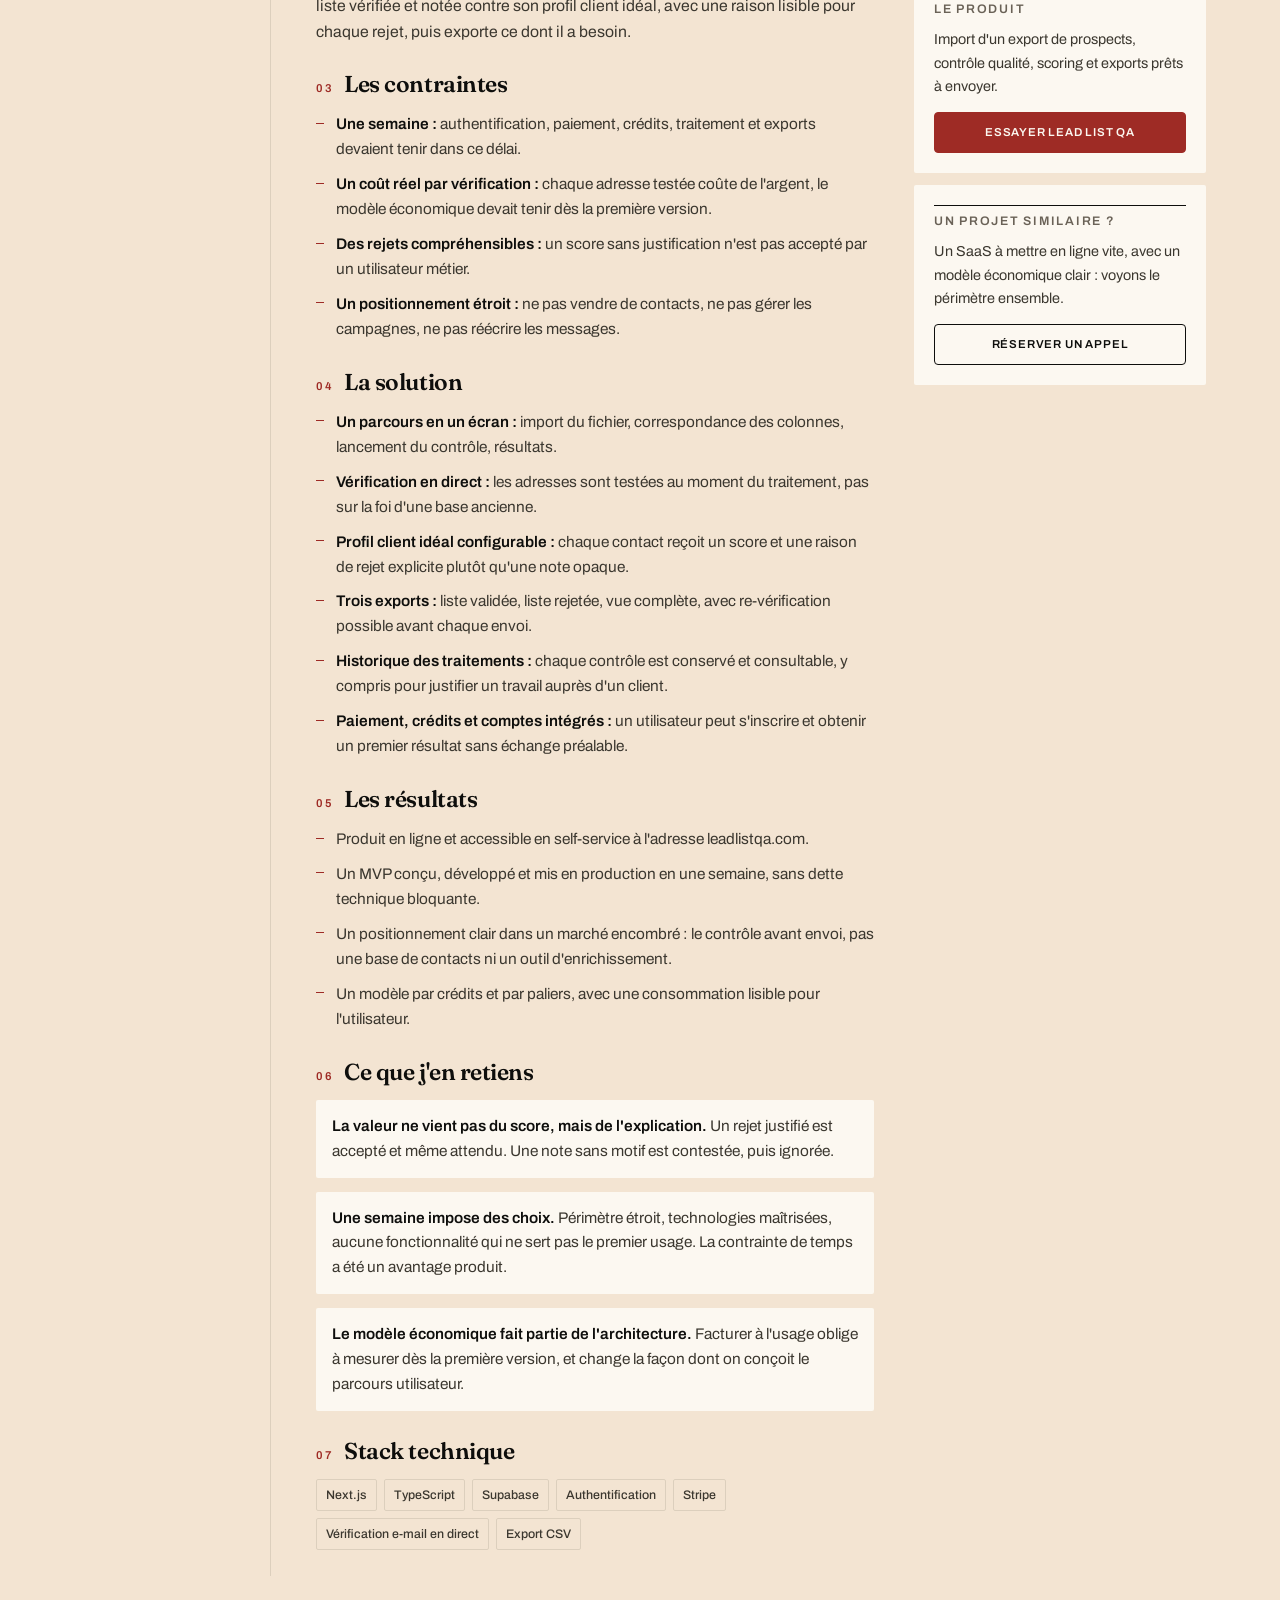
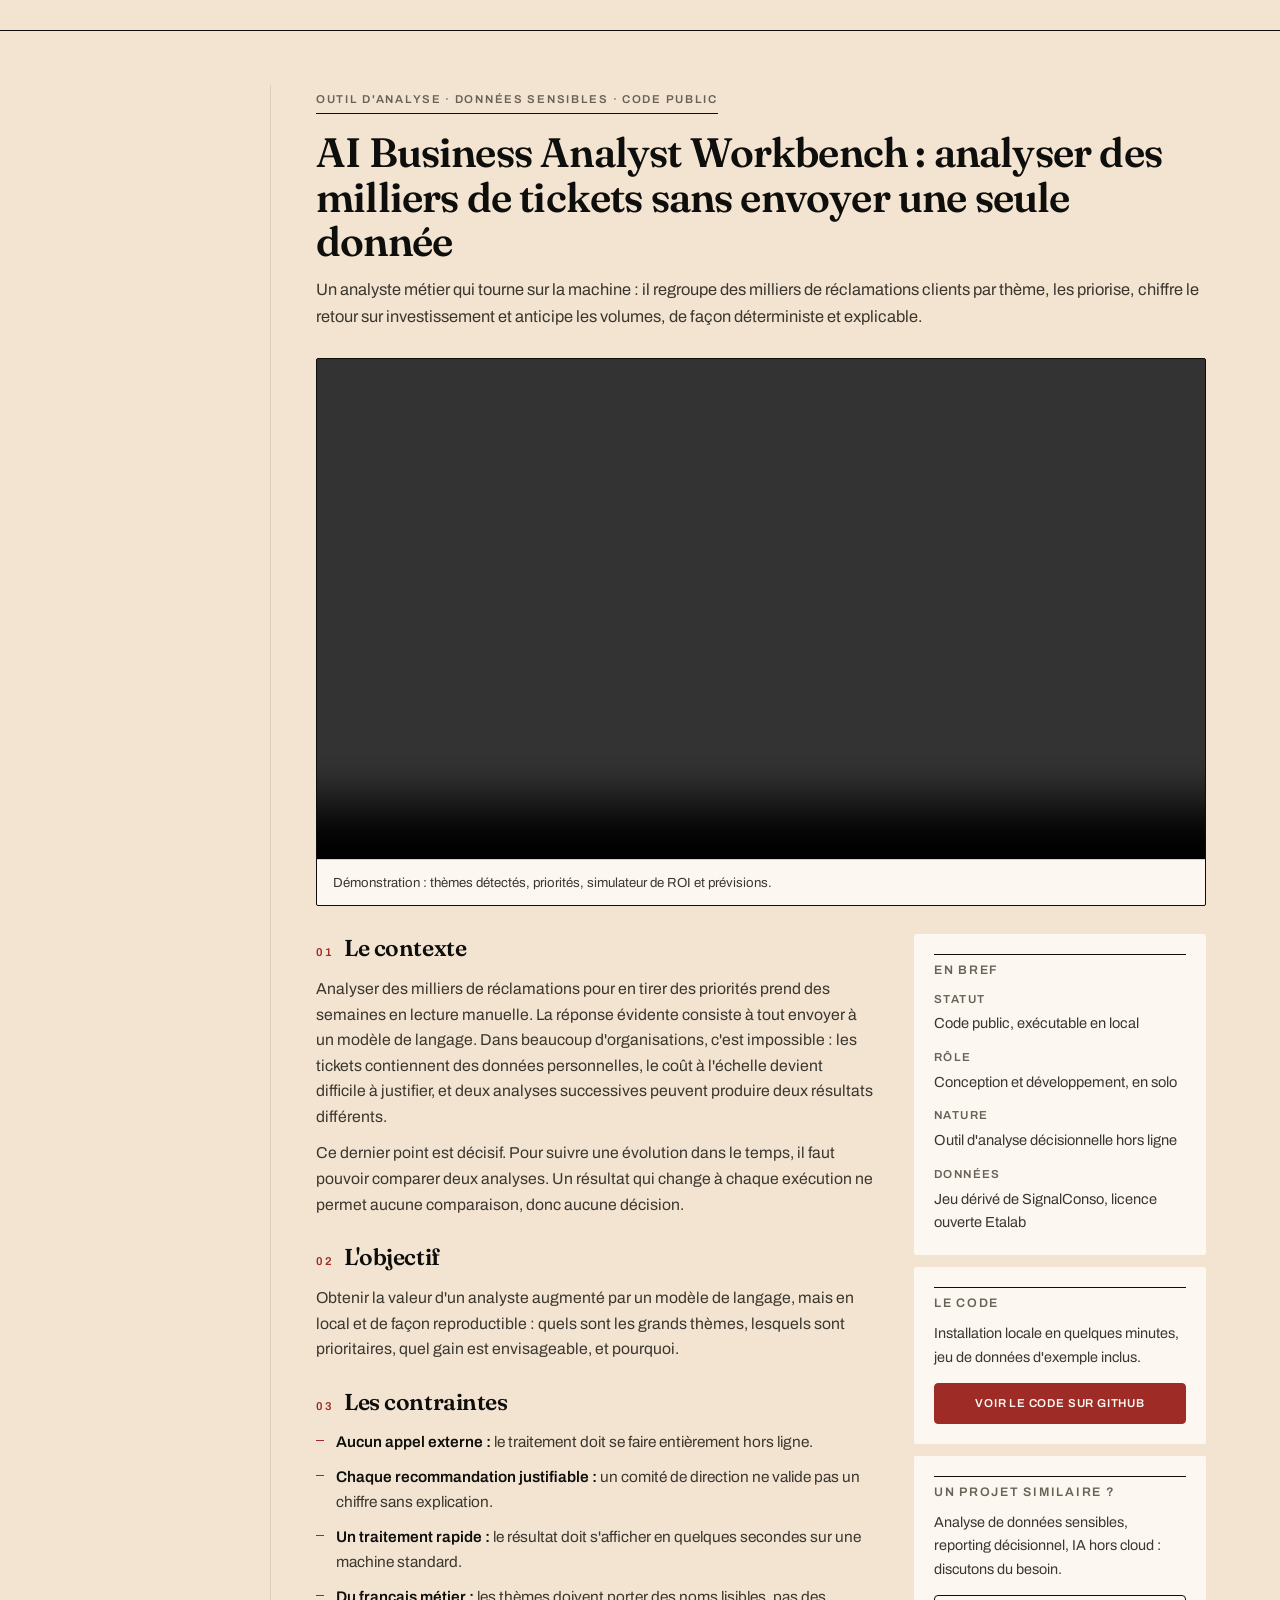
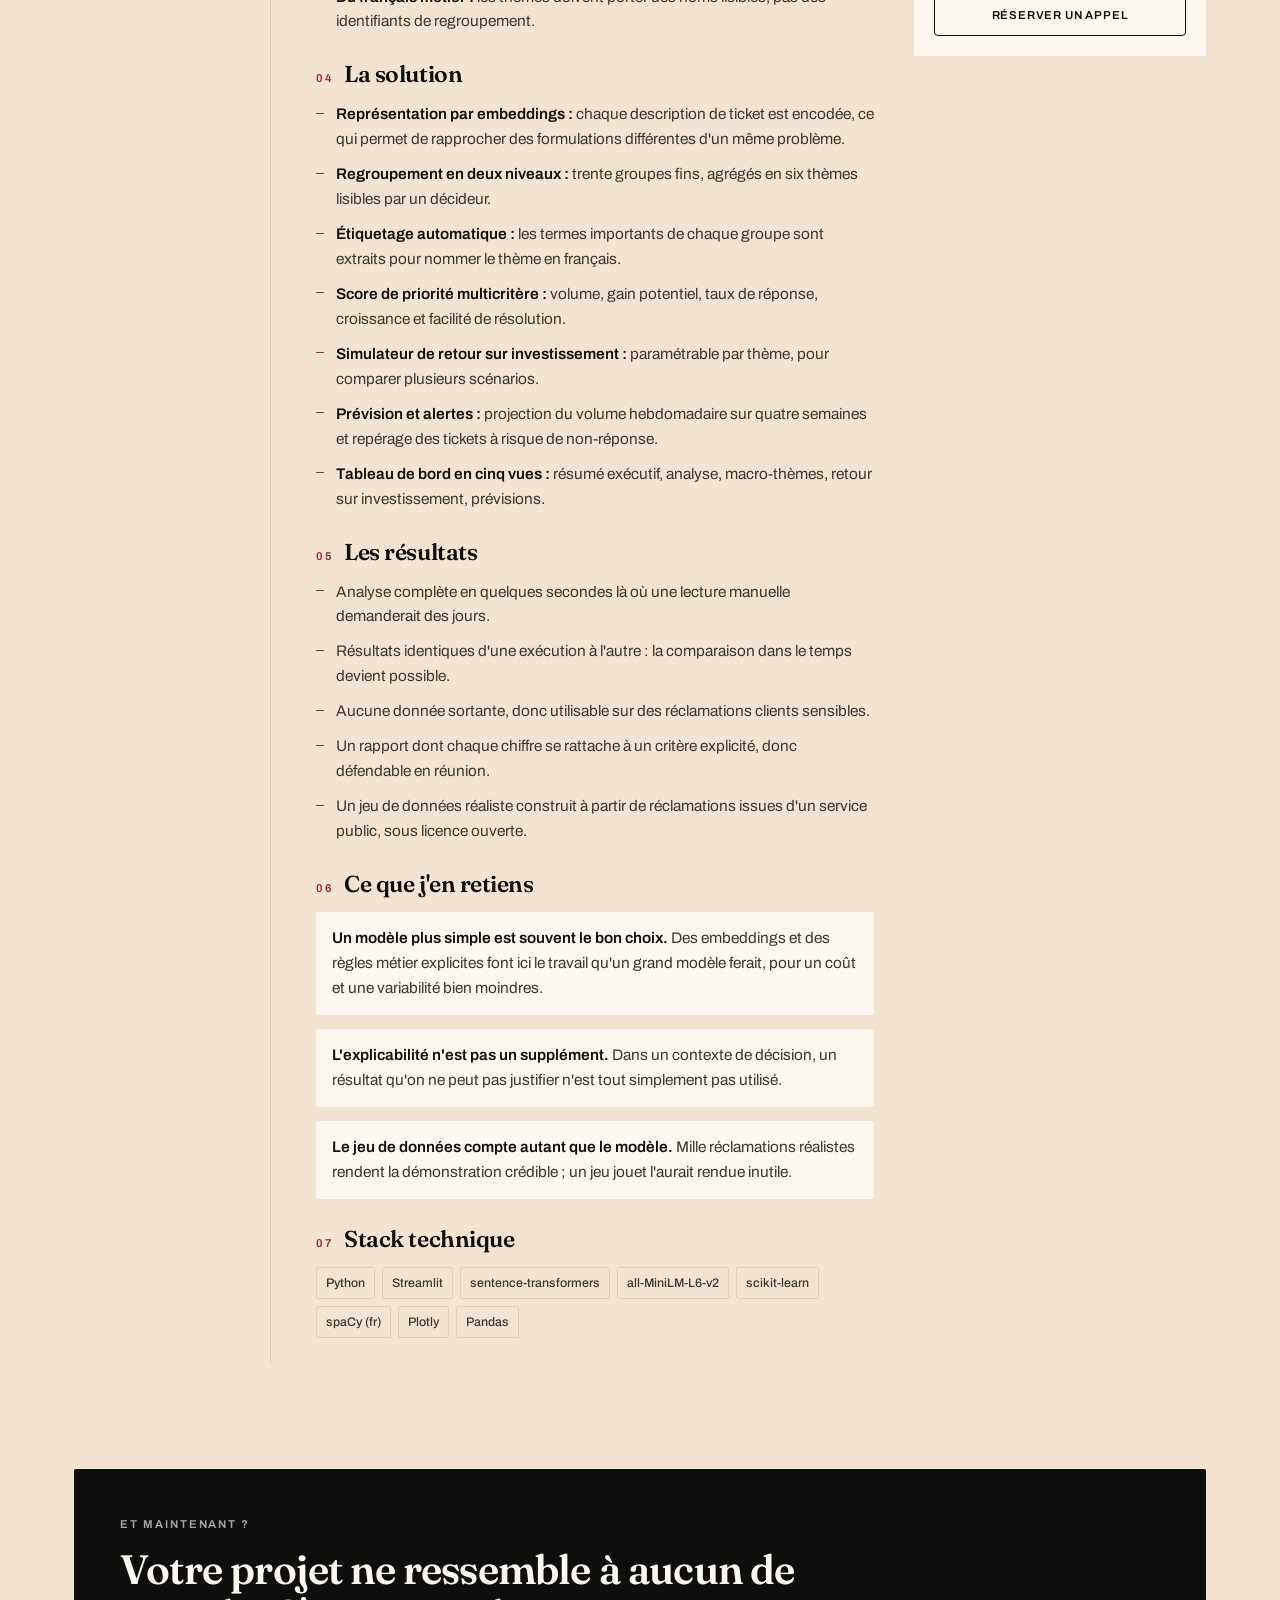
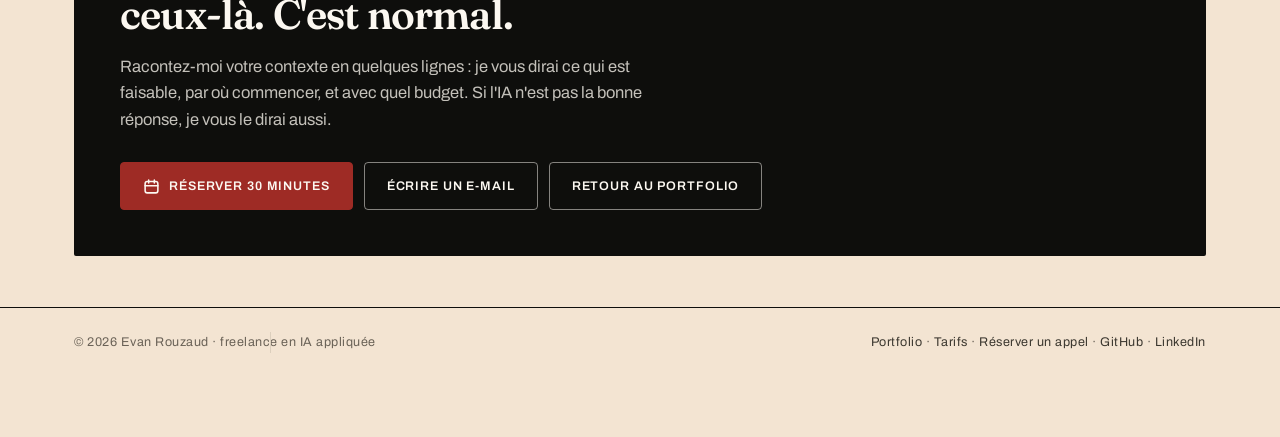
==== commit 442dd8ce: "Refonte visuelle editoriale des deux pages Reference : le Financial Times. Papier saumon, blocs de c" ====
--- a/case-studies.html
+++ b/case-studies.html
@@ -10,228 +10,265 @@
 <link rel="icon" href="data:image/svg+xml,<svg xmlns='http://www.w3.org/2000/svg' viewBox='0 0 100 100'><rect width='100' height='100' rx='22' fill='%230b1020'/><text y='68' x='50' text-anchor='middle' font-size='54' font-family='system-ui' font-weight='700' fill='%2360e6ff'>E</text></svg>">
 
 <style>
+/* =========================================================================
+   Case studies, même système éditorial que le portfolio.
+   Référence : le Financial Times. Papier saumon, blocs en blanc cassé chaud,
+   marge de livre à gauche, accent brique à trois endroits seulement.
+   ========================================================================= */
 :root{
-  --bg:#05070d;
-  --bg-2:#0a0e1a;
-  --card:rgba(255,255,255,.035);
-  --card-hi:rgba(255,255,255,.06);
-  --line:rgba(255,255,255,.09);
-  --line-hi:rgba(255,255,255,.18);
-  --txt:#eaf0ff;
-  --muted:#9aa6c2;
-  --cyan:#5ee7ff;
-  --violet:#a78bfa;
-  --green:#5ff0a8;
-  --radius:18px;
-  --maxw:1120px;
+  --paper:#F3E4D2;
+  --panel:#FCF8F1;
+  --ink:#0E0E0C;
+  --ink-2:#3B372F;
+  --muted:#6A6257;
+  --rule:#DCCFBD;
+  --accent:#9E2B25;
+  --margin-w:196px;
+  --col-gap:46px;
+  --maxw:1180px;
+  --pad:24px;
+  --serif:"Fraunces",Georgia,"Times New Roman",serif;
+  --sans:"Archivo",-apple-system,BlinkMacSystemFont,"Segoe UI",Helvetica,Arial,sans-serif;
 }
 *{box-sizing:border-box}
 html{scroll-behavior:smooth}
 body{
-  margin:0;background:var(--bg);color:var(--txt);
-  font-family:"Inter",-apple-system,BlinkMacSystemFont,"Segoe UI",Roboto,Helvetica,Arial,sans-serif;
-  font-size:17px;line-height:1.65;-webkit-font-smoothing:antialiased;overflow-x:hidden;
-}
-body::before{
-  content:"";position:fixed;inset:0;z-index:-1;pointer-events:none;
-  background:
-    radial-gradient(700px 500px at 12% -5%, rgba(94,231,255,.14), transparent 65%),
-    radial-gradient(800px 600px at 92% 8%, rgba(167,139,250,.14), transparent 62%),
-    radial-gradient(900px 700px at 50% 105%, rgba(95,240,168,.07), transparent 60%),
-    linear-gradient(180deg,#05070d,#070a13 60%,#05070d);
-}
+  margin:0;background:var(--paper);color:var(--ink);
+  font-family:var(--sans);font-size:16.5px;line-height:1.62;
+  -webkit-font-smoothing:antialiased;overflow-x:hidden
+}
+h1,h2,h3,h4{margin:0;line-height:1.08;letter-spacing:-.02em}
+h1{font-family:var(--serif);font-weight:600;font-size:clamp(36px,5.4vw,62px);letter-spacing:-.035em}
+h2{font-family:var(--serif);font-weight:600;font-size:clamp(26px,3.4vw,41px)}
+h3{font-family:var(--sans);font-weight:600;font-size:18px;line-height:1.3}
+h4{font-family:var(--sans);font-weight:600;font-size:12.4px;letter-spacing:.14em;text-transform:uppercase;color:var(--muted)}
+p{margin:0}
 a{color:inherit}
-.wrap{max-width:var(--maxw);margin:0 auto;padding:0 22px}
-h1,h2,h3,h4{line-height:1.15;margin:0;letter-spacing:-.02em}
-p{margin:0}
 .muted{color:var(--muted)}
-.eyebrow{display:inline-flex;align-items:center;gap:8px;font-size:13px;font-weight:600;letter-spacing:.14em;text-transform:uppercase;color:var(--cyan)}
-.eyebrow::before{content:"";width:26px;height:1px;background:linear-gradient(90deg,var(--cyan),transparent)}
-
-header{position:sticky;top:0;z-index:50;backdrop-filter:blur(14px);background:rgba(5,7,13,.85);border-bottom:1px solid var(--line)}
-.nav{display:flex;align-items:center;justify-content:space-between;gap:18px;height:72px;position:relative}
-.brand{display:flex;align-items:center;gap:11px;font-weight:700;text-decoration:none;font-size:16px;white-space:nowrap}
-.brand .dot{width:30px;height:30px;border-radius:9px;display:grid;place-items:center;font-size:15px;color:#04121a;background:linear-gradient(135deg,var(--cyan),var(--violet));font-weight:800}
-.nav-links{display:flex;gap:21px;font-size:14.8px}
-.nav-links a{color:var(--muted);text-decoration:none;transition:color .2s}
-.nav-links a:hover{color:var(--txt)}
+.lead{font-size:clamp(17px,1.9vw,20px);color:var(--ink-2);max-width:66ch}
+:focus-visible{outline:2px solid var(--accent);outline-offset:2px}
+img,video{max-width:100%;display:block}
+
+/* ---------- masthead ---------- */
+header{position:sticky;top:0;z-index:50;background:var(--paper);border-bottom:1px solid var(--ink)}
+.nav{display:flex;align-items:center;justify-content:space-between;gap:20px;height:66px;position:relative}
+.brand{display:flex;align-items:center;gap:11px;font-family:var(--serif);font-weight:600;font-size:19.5px;letter-spacing:-.025em;text-decoration:none;white-space:nowrap}
+.brand .dot{
+  width:27px;height:27px;border-radius:2px;display:grid;place-items:center;flex:0 0 auto;
+  font-family:var(--serif);font-size:15px;font-weight:600;color:var(--panel);background:var(--ink)
+}
+.nav-links{display:flex;gap:23px;font-size:12.5px;font-weight:500;letter-spacing:.07em;text-transform:uppercase}
+.nav-links a{color:var(--ink-2);text-decoration:none;padding-bottom:3px;border-bottom:1px solid transparent;transition:border-color .18s,color .18s}
+.nav-links a:hover{border-bottom-color:var(--accent);color:var(--ink)}
 .nav-right{display:flex;align-items:center;gap:12px}
-.nav-cta{padding:10px 18px;border-radius:999px;font-size:15px;font-weight:600;text-decoration:none;white-space:nowrap;background:linear-gradient(135deg,var(--cyan),var(--violet));color:#04121a}
-.nav-cta:hover{filter:brightness(1.08)}
+.nav-cta{
+  padding:9px 16px;border-radius:4px;text-decoration:none;white-space:nowrap;
+  font-size:12px;font-weight:600;letter-spacing:.07em;text-transform:uppercase;
+  background:var(--accent);color:var(--panel);border:1px solid var(--accent)
+}
+.nav-cta:hover{background:var(--ink);border-color:var(--ink)}
 .burger{
-  display:none;width:42px;height:42px;border-radius:12px;border:1px solid var(--line-hi);
-  background:rgba(255,255,255,.03);cursor:pointer;padding:12px 10px;
-  flex-direction:column;justify-content:space-between;flex:0 0 auto
-}
-.burger span{display:block;height:2px;width:100%;background:var(--txt);border-radius:2px;transition:transform .25s,opacity .2s}
+  display:none;width:40px;height:40px;border-radius:4px;border:1px solid var(--ink);
+  background:transparent;cursor:pointer;padding:11px 9px;flex-direction:column;justify-content:space-between;flex:0 0 auto
+}
+.burger span{display:block;height:2px;width:100%;background:var(--ink);transition:transform .25s,opacity .2s}
 header.open .burger span:nth-child(1){transform:translateY(8px) rotate(45deg)}
 header.open .burger span:nth-child(2){opacity:0}
 header.open .burger span:nth-child(3){transform:translateY(-8px) rotate(-45deg)}
 
-/* ---------- menu déroulant Case studies ---------- */
+/* ---------- menu déroulant ---------- */
 .nav-drop{position:relative;display:flex;align-items:center}
-.nav-drop > a{display:inline-flex;align-items:center;gap:5px}
-.nav-drop > a::after{content:"▾";font-size:10px;opacity:.75}
-.nav-drop.is-current > a{color:var(--txt)}
+.nav-drop > a{display:inline-flex;align-items:center;gap:7px}
+.nav-drop > a::after{
+  content:"";width:5px;height:5px;border-right:1.5px solid currentColor;border-bottom:1.5px solid currentColor;
+  transform:rotate(45deg) translate(-1px,-1px)
+}
+.nav-drop.is-current > a{color:var(--ink);border-bottom-color:var(--accent)}
 .nav-drop-menu{
-  position:absolute;top:calc(100% + 14px);left:50%;z-index:60;
-  transform:translateX(-50%) translateY(-6px);
-  min-width:264px;padding:8px;border-radius:14px;display:flex;flex-direction:column;gap:2px;
-  background:rgba(8,11,20,.97);border:1px solid var(--line-hi);
-  box-shadow:0 22px 54px rgba(0,0,0,.55);backdrop-filter:blur(12px);
-  opacity:0;visibility:hidden;transition:opacity .18s ease,transform .18s ease,visibility .18s
-}
-.nav-drop:hover .nav-drop-menu,.nav-drop:focus-within .nav-drop-menu{opacity:1;visibility:visible;transform:translateX(-50%)}
+  position:absolute;top:calc(100% + 13px);left:0;z-index:60;min-width:286px;padding:6px;
+  display:flex;flex-direction:column;background:var(--panel);border:1px solid var(--ink);
+  opacity:0;visibility:hidden;transform:translateY(-4px);
+  transition:opacity .18s ease,transform .18s ease,visibility .18s
+}
+.nav-drop:hover .nav-drop-menu,.nav-drop:focus-within .nav-drop-menu{opacity:1;visibility:visible;transform:none}
 .nav-drop-menu a{
-  padding:10px 12px;border-radius:10px;text-decoration:none;color:var(--txt);
-  font-size:14.4px;font-weight:600;line-height:1.35;transition:background .18s
-}
-.nav-drop-menu a span{display:block;font-size:12.2px;font-weight:500;color:var(--muted)}
-.nav-drop-menu a:hover{background:var(--card-hi)}
-@media(max-width:1300px){
-  .nav-links{gap:15px;font-size:14px}
+  padding:11px 13px;text-decoration:none;color:var(--ink);border-bottom:1px solid var(--rule);
+  font-size:14px;font-weight:600;letter-spacing:0;text-transform:none;line-height:1.35
+}
+.nav-drop-menu a:last-child{border-bottom:0}
+.nav-drop-menu a:hover{background:var(--paper)}
+.nav-drop-menu a span{display:block;margin-top:2px;font-size:12.4px;font-weight:400;color:var(--muted)}
+
+/* ---------- boutons ---------- */
+.btn{
+  display:inline-flex;align-items:center;justify-content:center;gap:9px;
+  padding:13px 22px;border-radius:4px;border:1px solid transparent;cursor:pointer;
+  font-family:var(--sans);font-size:12.5px;font-weight:600;letter-spacing:.07em;text-transform:uppercase;
+  text-decoration:none;transition:background .18s,color .18s,border-color .18s
+}
+.btn-primary{background:var(--accent);color:var(--panel);border-color:var(--accent)}
+.btn-primary:hover{background:var(--ink);border-color:var(--ink)}
+.btn-ghost{background:transparent;color:var(--ink);border-color:var(--ink)}
+.btn-ghost:hover{background:var(--ink);color:var(--panel)}
+.btn-sm{padding:10px 15px;font-size:11.5px}
+.btn svg{flex:0 0 auto}
+
+/* ---------- marge de livre ---------- */
+.wrap{
+  max-width:var(--maxw);margin:0 auto;padding:0 var(--pad);position:relative;
+  display:grid;grid-template-columns:var(--margin-w) minmax(0,1fr);column-gap:var(--col-gap)
+}
+.wrap > *{grid-column:2;min-width:0}
+.wrap > .sec-head{grid-column:1 / -1;display:grid;grid-template-columns:var(--margin-w) minmax(0,1fr);column-gap:var(--col-gap)}
+.wrap > .sec-head > .eyebrow{grid-column:1;grid-row:1 / span 3;align-self:start}
+.wrap > .sec-head > *:not(.eyebrow){grid-column:2}
+.wrap::after{content:"";position:absolute;left:calc(var(--pad) + var(--margin-w));top:0;bottom:0;width:1px;background:var(--rule)}
+.eyebrow{
+  display:block;font-size:11.4px;font-weight:600;letter-spacing:.17em;text-transform:uppercase;
+  color:var(--muted);border-top:1px solid var(--ink);padding-top:10px
+}
+
+/* ---------- intro ---------- */
+.intro{padding:clamp(28px,3.4vw,48px) 0 0}
+.intro .wrap{display:block;padding:0 var(--pad)}
+.intro .wrap::after,.final .wrap::after{display:none}
+.intro .eyebrow{margin-bottom:18px;max-width:var(--margin-w)}
+.intro h1{max-width:26ch;margin-top:16px}
+.intro .lead{margin-top:22px}
+.back{
+  display:inline-flex;align-items:center;gap:8px;margin-top:22px;font-size:13.4px;font-weight:600;
+  letter-spacing:.05em;text-transform:uppercase;color:var(--ink-2);text-decoration:none;
+  border-bottom:1px solid var(--accent);padding-bottom:3px
+}
+.back:hover{color:var(--accent)}
+
+/* ---------- études de cas ---------- */
+.cs{padding:clamp(34px,4.2vw,56px) 0;border-top:1px solid var(--ink)}
+.cs-head{margin-bottom:28px}
+.cs .tag{
+  display:inline-block;margin-bottom:16px;padding-bottom:5px;border-bottom:1px solid var(--ink);
+  font-size:11.4px;font-weight:600;letter-spacing:.15em;text-transform:uppercase;color:var(--muted)
+}
+.cs-head h2{margin-bottom:14px}
+.cs-head p{color:var(--ink-2);font-size:16.4px}
+.cs-video{position:relative;margin:0 0 28px;border-radius:2px;overflow:hidden;background:var(--ink);border:1px solid var(--ink)}
+.cs-video video{width:100%;aspect-ratio:16/9;object-fit:contain;background:var(--ink)}
+.cs-video figcaption{padding:12px 16px;font-size:13.2px;color:var(--ink-2);background:var(--panel);border-top:1px solid var(--rule)}
+.cs-grid{display:grid;grid-template-columns:minmax(0,1fr) 292px;gap:40px;align-items:start}
+.cs-block{margin-bottom:26px}
+.cs-block h3{display:flex;gap:11px;align-items:baseline;margin-bottom:12px;font-family:var(--serif);font-weight:600;font-size:clamp(19px,2.1vw,23px);letter-spacing:-.02em}
+.cs-block h3 .num{font-family:var(--sans);font-size:11.4px;font-weight:600;letter-spacing:.14em;color:var(--accent)}
+.cs-block p{color:var(--ink-2);font-size:15.8px}
+.cs-block p + p{margin-top:11px}
+.ul-check{margin:0;padding:0;list-style:none;display:flex;flex-direction:column;gap:10px}
+.ul-check li{position:relative;padding-left:20px;color:var(--ink-2);font-size:15.4px}
+.ul-check li::before{content:"";position:absolute;left:0;top:.68em;width:8px;height:1px;background:var(--accent)}
+.ul-check li strong{color:var(--ink);font-weight:600}
+.learn{margin:0;padding:0;list-style:none;display:flex;flex-direction:column;gap:14px}
+.learn li{padding:14px 16px;background:var(--panel);border-radius:2px;color:var(--ink-2);font-size:15.4px}
+.learn li strong{color:var(--ink);font-weight:600}
+.stack{display:flex;flex-wrap:wrap;gap:7px}
+.chip{padding:5px 9px;border-radius:2px;border:1px solid var(--rule);background:transparent;font-size:12.4px;font-weight:500;color:var(--ink-2)}
+
+/* ---------- colonne de droite ---------- */
+.cside{position:sticky;top:88px}
+.box{background:var(--panel);border-radius:2px;padding:20px;margin-bottom:12px}
+.box h4{margin-bottom:12px;border-top:1px solid var(--ink);padding-top:9px}
+.box dl{margin:0}
+.box dt{font-size:11.6px;font-weight:600;letter-spacing:.12em;text-transform:uppercase;color:var(--muted)}
+.box dd{margin:4px 0 12px;font-size:14.6px;color:var(--ink-2)}
+.box dd:last-child{margin-bottom:0}
+.box p{color:var(--ink-2);font-size:14.4px;margin-bottom:14px}
+.links{display:flex;flex-direction:column;gap:9px}
+.links .btn{width:100%}
+
+/* ---------- fin ---------- */
+.final{padding:clamp(32px,4vw,54px) 0}
+.final .wrap{display:block;padding:0 var(--pad)}
+.cta-box{background:var(--ink);color:var(--panel);border-radius:2px;padding:clamp(28px,3.6vw,50px)}
+.cta-box h2{color:var(--panel);max-width:26ch;margin-top:14px}
+.cta-box p{color:rgba(252,248,241,.76);margin-top:18px;max-width:60ch}
+.cta-box .eyebrow{color:rgba(252,248,241,.66);border-top:0;padding-top:0}
+.cta-box .btn-ghost{color:var(--panel);border-color:rgba(252,248,241,.5)}
+.cta-box .btn-ghost:hover{background:var(--panel);color:var(--ink);border-color:var(--panel)}
+.cta-links{display:flex;flex-wrap:wrap;gap:11px;margin-top:28px}
+footer{border-top:1px solid var(--ink);padding:24px 0 84px}
+.foot{display:flex;flex-wrap:wrap;gap:14px;justify-content:space-between;align-items:center;font-size:12.6px;letter-spacing:.04em;color:var(--muted)}
+.foot a{text-decoration:none;color:var(--ink-2);border-bottom:1px solid transparent}
+.foot a:hover{border-bottom-color:var(--accent);color:var(--ink)}
+
+/* ---------- bouton du portfolio interactif ---------- */
+.peel{
+  position:fixed;z-index:90;
+  right:calc(18px + env(safe-area-inset-right,0px));
+  bottom:calc(18px + env(safe-area-inset-bottom,0px))
+}
+.peel-btn{
+  position:relative;display:inline-flex;align-items:center;justify-content:center;gap:9px;
+  padding:12px 17px;border-radius:4px;white-space:nowrap;cursor:pointer;font-family:var(--sans);
+  background:var(--ink);color:var(--panel);border:1px solid var(--ink);
+  font-size:12.2px;font-weight:600;letter-spacing:.07em;text-transform:uppercase;
+  transition:background .18s,color .18s
+}
+.peel-btn:hover{background:var(--accent);border-color:var(--accent)}
+.peel-btn .ico{width:17px;height:17px;flex:0 0 auto}
+.peel-btn .ico-close{display:none}
+.peel-dot{position:absolute;top:-4px;right:-4px;width:11px;height:11px;border-radius:50%;background:var(--accent);border:2px solid var(--paper)}
+.peel.is-open .peel-dot,.peel.seen .peel-dot{display:none}
+.peel.is-open .ico-chat{display:none}
+.peel.is-open .ico-close{display:block}
+.peel.is-open .peel-btn{background:var(--panel);color:var(--ink)}
+
+/* ---------- apparition ---------- */
+.rv{opacity:0;transform:translateY(14px);transition:opacity .6s ease,transform .6s ease}
+.rv.in{opacity:1;transform:none}
+@media(prefers-reduced-motion:reduce){
+  .rv{opacity:1;transform:none;transition:none}
+  html{scroll-behavior:auto}
+  .btn,.peel-btn,.nav-links a{transition:none}
+}
+
+/* ---------- responsive ---------- */
+@media(max-width:1240px){
+  :root{--margin-w:168px;--col-gap:34px}
+  .nav-links{gap:16px;font-size:12px}
+  .cs-grid{grid-template-columns:minmax(0,1fr) 260px;gap:30px}
 }
 @media(max-width:1120px){
   .burger{display:flex}
   .nav-links{
-    display:none;position:absolute;top:72px;left:0;right:0;flex-direction:column;gap:0;
-    background:rgba(6,9,17,.98);backdrop-filter:blur(16px);font-size:17px;
-    border-top:1px solid var(--line);border-bottom:1px solid var(--line);
-    padding:6px 22px 18px;box-shadow:0 24px 50px rgba(0,0,0,.5)
+    display:none;position:absolute;top:66px;left:0;right:0;flex-direction:column;gap:0;
+    background:var(--paper);border-top:1px solid var(--ink);border-bottom:1px solid var(--ink);
+    padding:6px 24px 18px;font-size:15px;letter-spacing:.05em
   }
   header.open .nav-links{display:flex}
-  .nav-links a{padding:15px 0;border-bottom:1px solid rgba(255,255,255,.06)}
+  .nav-links a{padding:15px 0;border-bottom:1px solid var(--rule)}
   .nav-links a:last-child{border-bottom:0}
   .nav-drop{display:block}
   .nav-drop > a::after{display:none}
   .nav-drop-menu{
-    position:static;transform:none;opacity:1;visibility:visible;min-width:0;
-    background:none;border:0;box-shadow:none;backdrop-filter:none;padding:0 0 6px 14px;
-    border-left:1px solid var(--line-hi)
+    position:static;opacity:1;visibility:visible;transform:none;min-width:0;
+    border:0;background:none;padding:2px 0 6px 14px;border-left:1px solid var(--rule)
   }
-  .nav-drop-menu a{padding:9px 0;font-size:15px;font-weight:500}
+  .nav-drop-menu a{padding:9px 0;border-bottom:0;font-size:14px;font-weight:500}
   .nav-drop-menu a span{display:none}
 }
-@media(max-width:560px){.nav-cta{display:none}}
-
-.btn{display:inline-flex;align-items:center;gap:9px;padding:14px 26px;border-radius:999px;font-weight:650;font-size:16px;text-decoration:none;border:1px solid transparent;cursor:pointer;transition:transform .18s,filter .2s,background .2s,border-color .2s;font-family:inherit}
-.btn:hover{transform:translateY(-2px)}
-.btn-primary{background:linear-gradient(135deg,var(--cyan),var(--violet));color:#04121a}
-.btn-primary:hover{filter:brightness(1.08)}
-.btn-ghost{border-color:var(--line-hi);color:var(--txt);background:rgba(255,255,255,.03)}
-.btn-ghost:hover{background:var(--card-hi);border-color:var(--cyan)}
-.btn-sm{padding:10px 18px;font-size:14.5px}
-.btn svg{flex:0 0 auto}
-
-/* ---------- intro ---------- */
-.intro{padding:clamp(26px,3.6vw,46px) 0 clamp(8px,1.4vw,14px)}
-.intro h1{font-size:clamp(31px,4.6vw,50px);font-weight:750;letter-spacing:-.035em;max-width:24ch;margin:16px 0 0}
-.intro .lead{margin-top:22px;font-size:clamp(17px,2vw,19.5px);color:var(--muted);max-width:64ch}
-.back{display:inline-flex;align-items:center;gap:8px;margin-top:24px;font-size:15px;color:var(--muted);text-decoration:none;border-bottom:1px solid var(--line-hi);padding-bottom:2px}
-.back:hover{color:var(--txt);border-color:var(--cyan)}
-
-/* ---------- case study ---------- */
-.cs{padding:clamp(34px,4.4vw,58px) 0;border-top:1px solid var(--line)}
-/* les ancres ne doivent pas se cacher sous la barre collante */
-#insight,#lead-list-qa,#business-analyst{scroll-margin-top:88px}
-.cs-head{max-width:74ch;margin-bottom:30px}
-.cs-head .tag{display:inline-block;font-size:12px;font-weight:650;letter-spacing:.1em;text-transform:uppercase;padding:6px 12px;border-radius:999px;border:1px solid var(--line-hi);color:var(--muted);margin-bottom:18px}
-.cs-head h2{font-size:clamp(26px,3.4vw,38px);font-weight:720;margin-bottom:16px}
-.cs-head p{color:var(--muted);font-size:17px}
-.cs-video{border:1px solid var(--line);border-radius:16px;overflow:hidden;background:#04060c;margin-bottom:30px}
-.cs-video video{width:100%;aspect-ratio:16/9;object-fit:contain;background:#04060c;display:block}
-.cs-video figcaption{padding:13px 18px;font-size:13.5px;color:var(--muted);border-top:1px solid var(--line)}
-.cs-grid{display:grid;grid-template-columns:minmax(0,1fr) 296px;gap:48px;align-items:start}
-@media(max-width:900px){.cs-grid{grid-template-columns:1fr;gap:34px}}
-.cs-block{margin-bottom:28px}
-.cs-block h3{font-size:clamp(19px,2.2vw,23px);margin-bottom:14px;display:flex;gap:12px;align-items:baseline}
-.cs-block h3 .num{font-size:12.5px;color:var(--cyan);font-weight:700;letter-spacing:.12em}
-.cs-block p{color:var(--muted);font-size:16px}
-.cs-block p + p{margin-top:12px}
-.ul-check{margin:0;padding:0;list-style:none;display:flex;flex-direction:column;gap:11px}
-.ul-check li{position:relative;padding-left:24px;color:#cdd7ee;font-size:15.6px}
-.ul-check li::before{content:"";position:absolute;left:0;top:.58em;width:8px;height:8px;border-radius:50%;background:linear-gradient(135deg,var(--cyan),var(--violet))}
-.ul-check li strong{color:var(--txt);font-weight:600}
-.learn{margin:0;padding:0;list-style:none;display:flex;flex-direction:column;gap:16px}
-.learn li{border-left:2px solid rgba(94,231,255,.4);padding-left:18px;color:var(--muted);font-size:15.7px}
-.learn li strong{color:var(--txt);font-weight:600}
-.stack{display:flex;flex-wrap:wrap;gap:7px}
-.chip{font-size:12.8px;padding:5px 11px;border-radius:8px;color:#c6d2ec;background:rgba(255,255,255,.045);border:1px solid var(--line);font-weight:500}
-
-/* ---------- aside ---------- */
-.cside{position:sticky;top:96px}
-@media(max-width:900px){.cside{position:static}}
-.box{border:1px solid var(--line);border-radius:16px;padding:22px;background:var(--card);margin-bottom:16px}
-.box h4{font-size:13px;letter-spacing:.12em;text-transform:uppercase;color:var(--cyan);margin-bottom:14px}
-.box dl{margin:0}
-.box dt{font-size:12.5px;text-transform:uppercase;letter-spacing:.09em;color:var(--muted);font-weight:650}
-.box dd{margin:5px 0 14px;font-size:15px;color:#dbe3f7}
-.box dd:last-child{margin-bottom:0}
-.box p{color:var(--muted);font-size:14.6px;margin-bottom:16px}
-.links{display:flex;flex-direction:column;gap:10px}
-.links .btn{justify-content:center;width:100%;text-align:center}
-
-/* ---------- final cta ---------- */
-.final{padding:clamp(34px,4.4vw,58px) 0}
-.cta-box{border:1px solid var(--line-hi);border-radius:26px;padding:clamp(32px,5vw,60px);text-align:center;background:radial-gradient(600px 320px at 50% 0%, rgba(94,231,255,.14), transparent 70%),radial-gradient(600px 320px at 50% 100%, rgba(167,139,250,.14), transparent 70%),var(--bg-2)}
-.cta-box h2{font-size:clamp(26px,3.6vw,38px);max-width:26ch;margin:16px auto 0}
-.cta-box p{margin:20px auto 0;color:var(--muted);max-width:56ch}
-.cta-links{display:flex;flex-wrap:wrap;gap:13px;justify-content:center;margin-top:32px}
-
-footer{border-top:1px solid var(--line);padding:28px 0 88px}
-.foot{display:flex;flex-wrap:wrap;gap:16px;justify-content:space-between;align-items:center;font-size:14px;color:var(--muted)}
-.foot a{text-decoration:none;color:var(--muted)}
-.foot a:hover{color:var(--txt)}
-
-/* ---------- bouton du coin ----------
-   Écrit ici et non dans chat/chat.css : il doit être visible avant le chargement
-   différé du chat. Couleur d'accent, pastille rouge d'invitation, jamais de noir. */
-.peel{
-  position:fixed;z-index:90;
-  right:calc(18px + env(safe-area-inset-right,0px));
-  bottom:calc(18px + env(safe-area-inset-bottom,0px))
-}
-.peel-btn{
-  position:relative;display:inline-flex;align-items:center;justify-content:center;gap:9px;
-  padding:12px 18px 12px 15px;border-radius:999px;white-space:nowrap;
-  border:1px solid rgba(255,255,255,.22);cursor:pointer;font-family:inherit;
-  background:linear-gradient(135deg,var(--cyan),var(--violet));color:#04121a;
-  font-size:14.4px;font-weight:700;line-height:1;letter-spacing:-.01em;
-  box-shadow:0 10px 26px rgba(0,0,0,.35);
-  transition:transform .2s ease,filter .2s ease,background .2s ease,color .2s ease
-}
-.peel-btn:hover{transform:translateY(-2px);filter:brightness(1.05)}
-.peel-btn:focus-visible{outline:2px solid var(--cyan);outline-offset:3px}
-.peel-btn .ico{width:19px;height:19px;flex:0 0 auto}
-.peel-btn .ico-close{display:none}
-/* pastille rouge : l'invitation à cliquer, visible seulement quand c'est fermé */
-.peel-dot{
-  position:absolute;top:-3px;right:-3px;width:12px;height:12px;border-radius:50%;
-  background:#ff4d5e;border:2px solid #05070d;
-  box-shadow:0 0 0 0 rgba(255,77,94,.55);animation:peelDot 2.4s ease-out infinite
-}
-@keyframes peelDot{0%{box-shadow:0 0 0 0 rgba(255,77,94,.5)}70%,100%{box-shadow:0 0 0 11px rgba(255,77,94,0)}}
-@media(prefers-reduced-motion:reduce){.peel-dot{animation:none}}
-/* page ouverte, ou déjà vue une fois : plus de pastille */
-.peel.is-open .peel-dot,.peel.seen .peel-dot{display:none}
-.peel.is-open .ico-chat{display:none}
-.peel.is-open .ico-close{display:block}
-.peel.is-open .peel-btn{
-  background:rgba(8,11,20,.92);color:var(--txt);border-color:rgba(255,255,255,.22);
-  backdrop-filter:blur(8px)
-}
 @media(max-width:1000px){
-  .peel-btn{padding:13px;border-radius:50%;gap:0}
+  .intro .wrap,.final .wrap{display:block}
+  .cs-grid{grid-template-columns:minmax(0,1fr)}
+  .cside{position:static;order:2}
+  .intro .eyebrow{max-width:none}
+}
+@media(max-width:560px){
+  .nav-cta{display:none}
+  .peel-btn{padding:13px}
   .peel-label{position:absolute;width:1px;height:1px;overflow:hidden;clip:rect(0 0 0 0)}
-}
-@media(max-width:480px){
   .peel{right:calc(14px + env(safe-area-inset-right,0px));bottom:calc(14px + env(safe-area-inset-bottom,0px))}
 }
-
-.rv{opacity:0;transform:translateY(20px);transition:opacity .7s cubic-bezier(.2,.7,.3,1),transform .7s cubic-bezier(.2,.7,.3,1)}
-.rv.in{opacity:1;transform:none}
-@media(prefers-reduced-motion:reduce){.rv{opacity:1;transform:none;transition:none}html{scroll-behavior:auto}.btn:hover{transform:none}}
 </style>
+<link rel="preconnect" href="https://fonts.googleapis.com">
+<link rel="preconnect" href="https://fonts.gstatic.com" crossorigin>
+<link href="https://fonts.googleapis.com/css2?family=Fraunces:opsz,wght@9..144,400;9..144,600&family=Archivo:wght@400;500;600&display=swap" rel="stylesheet">
 </head>
 <body>
 
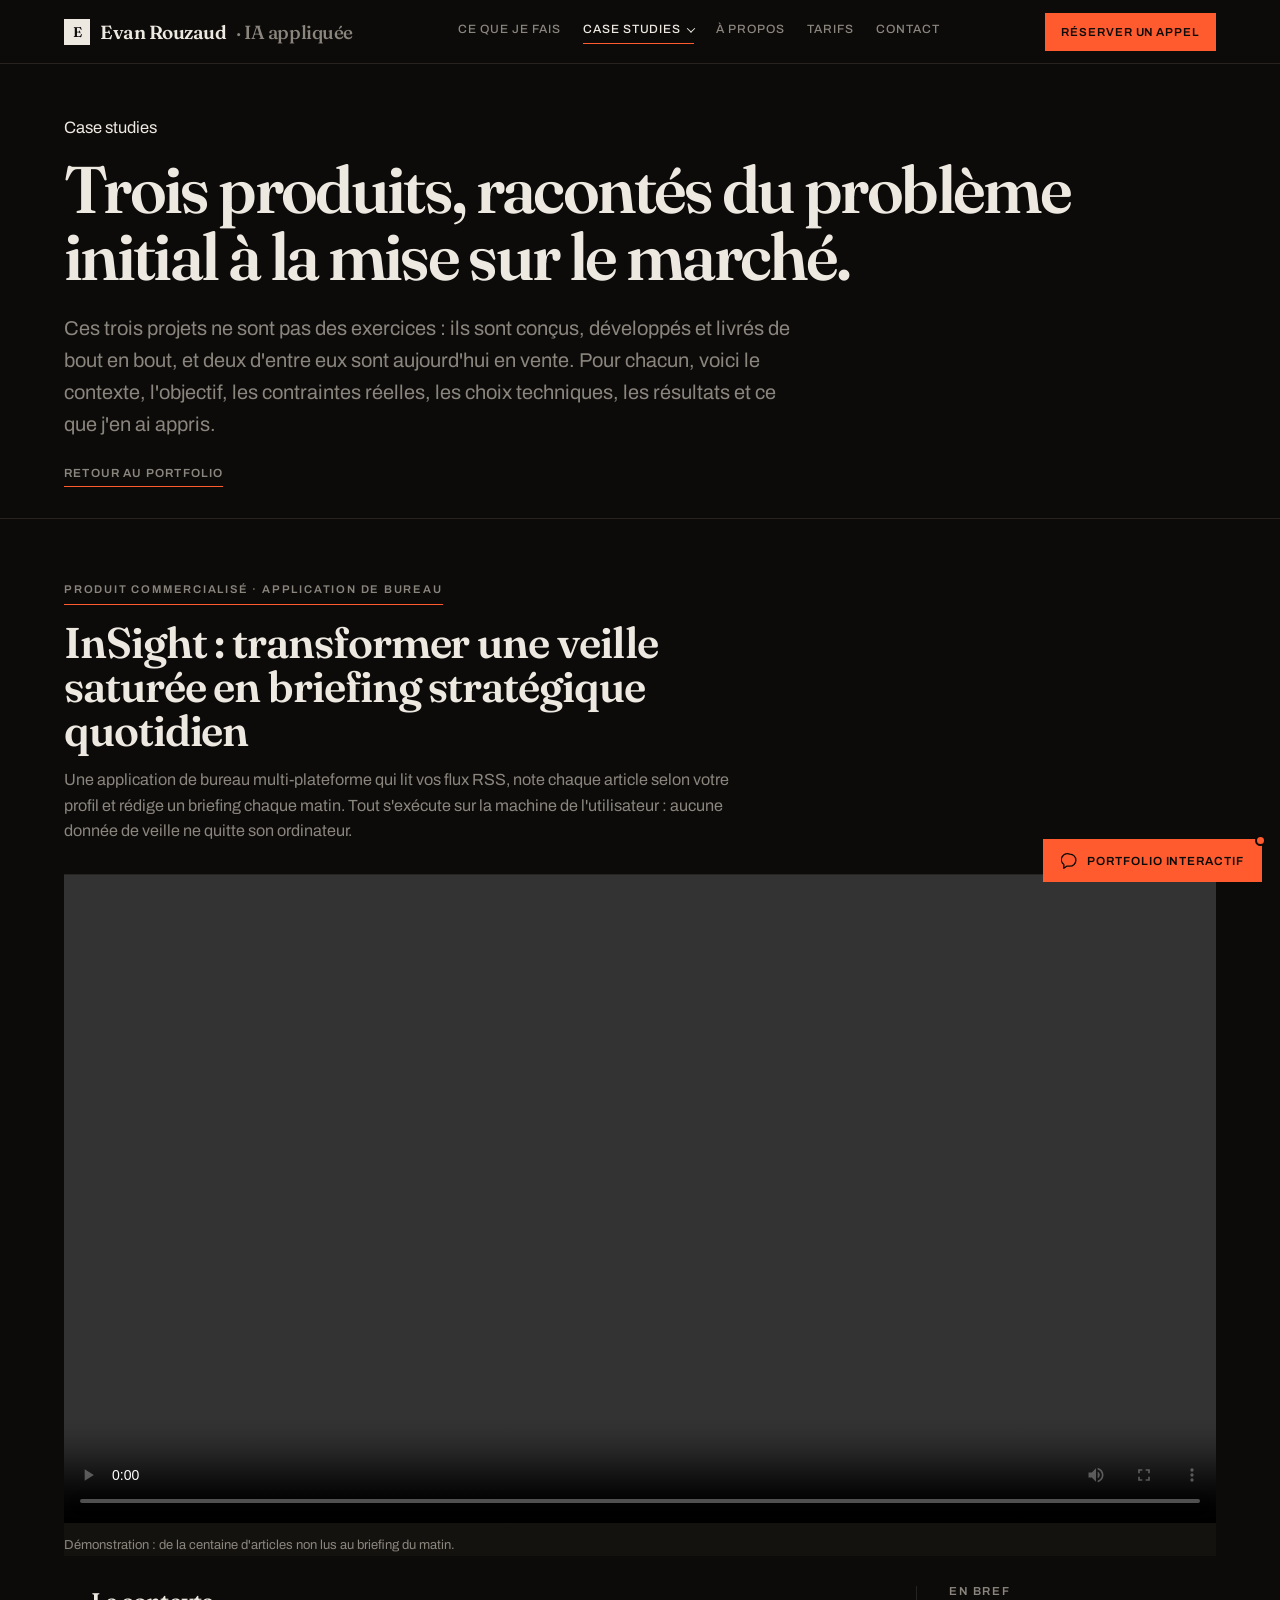
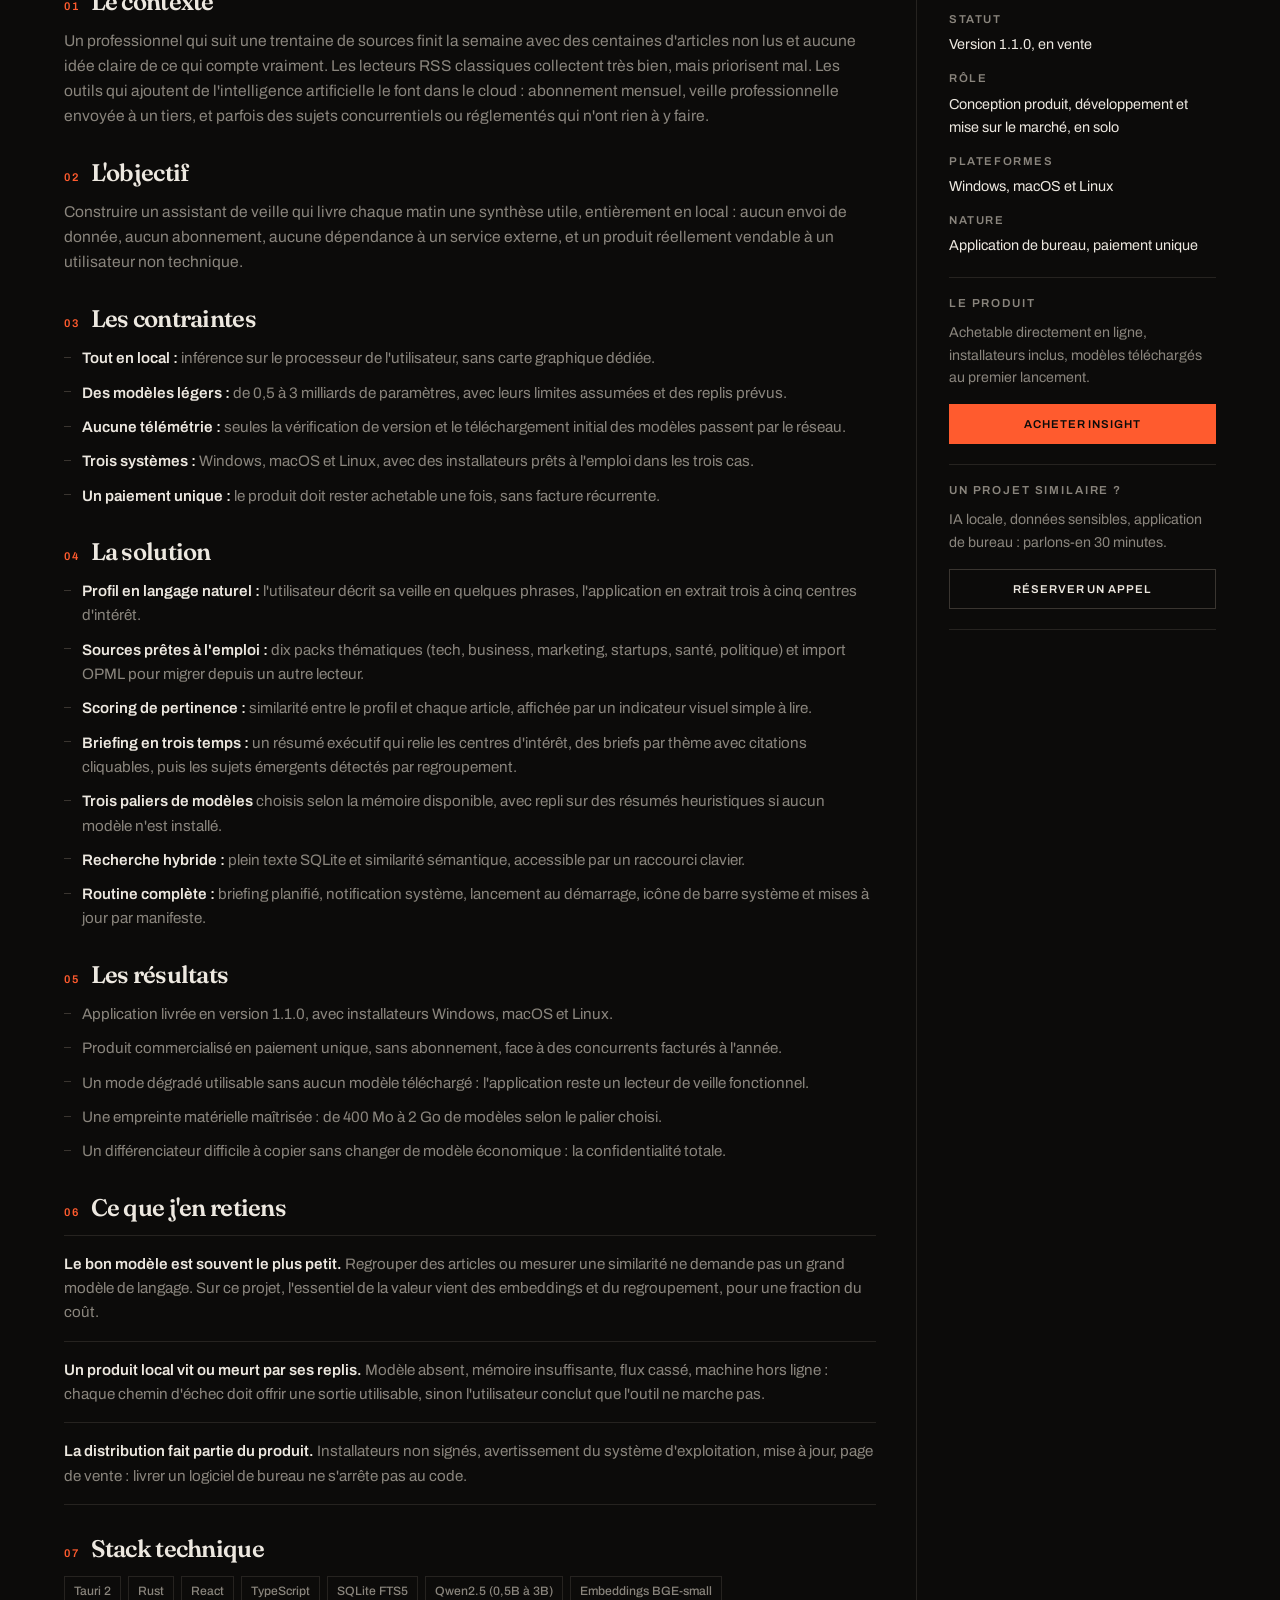
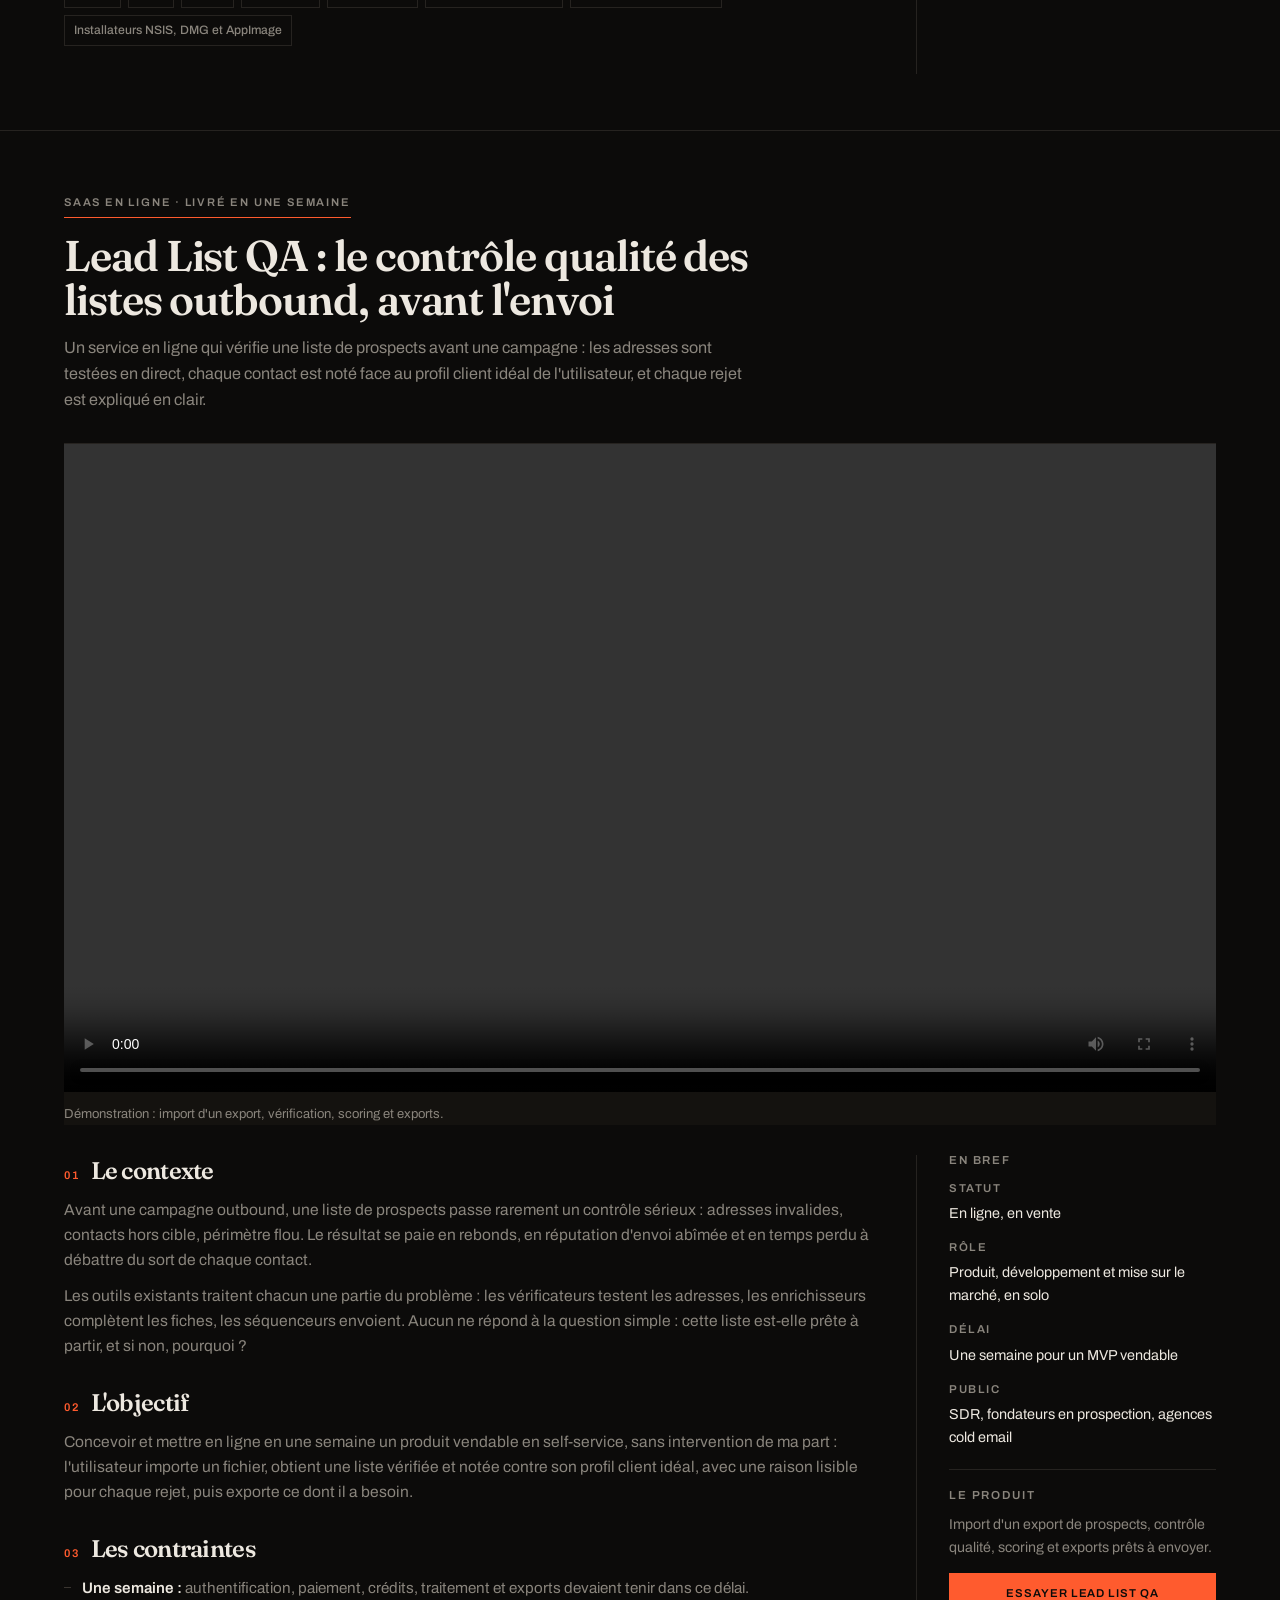
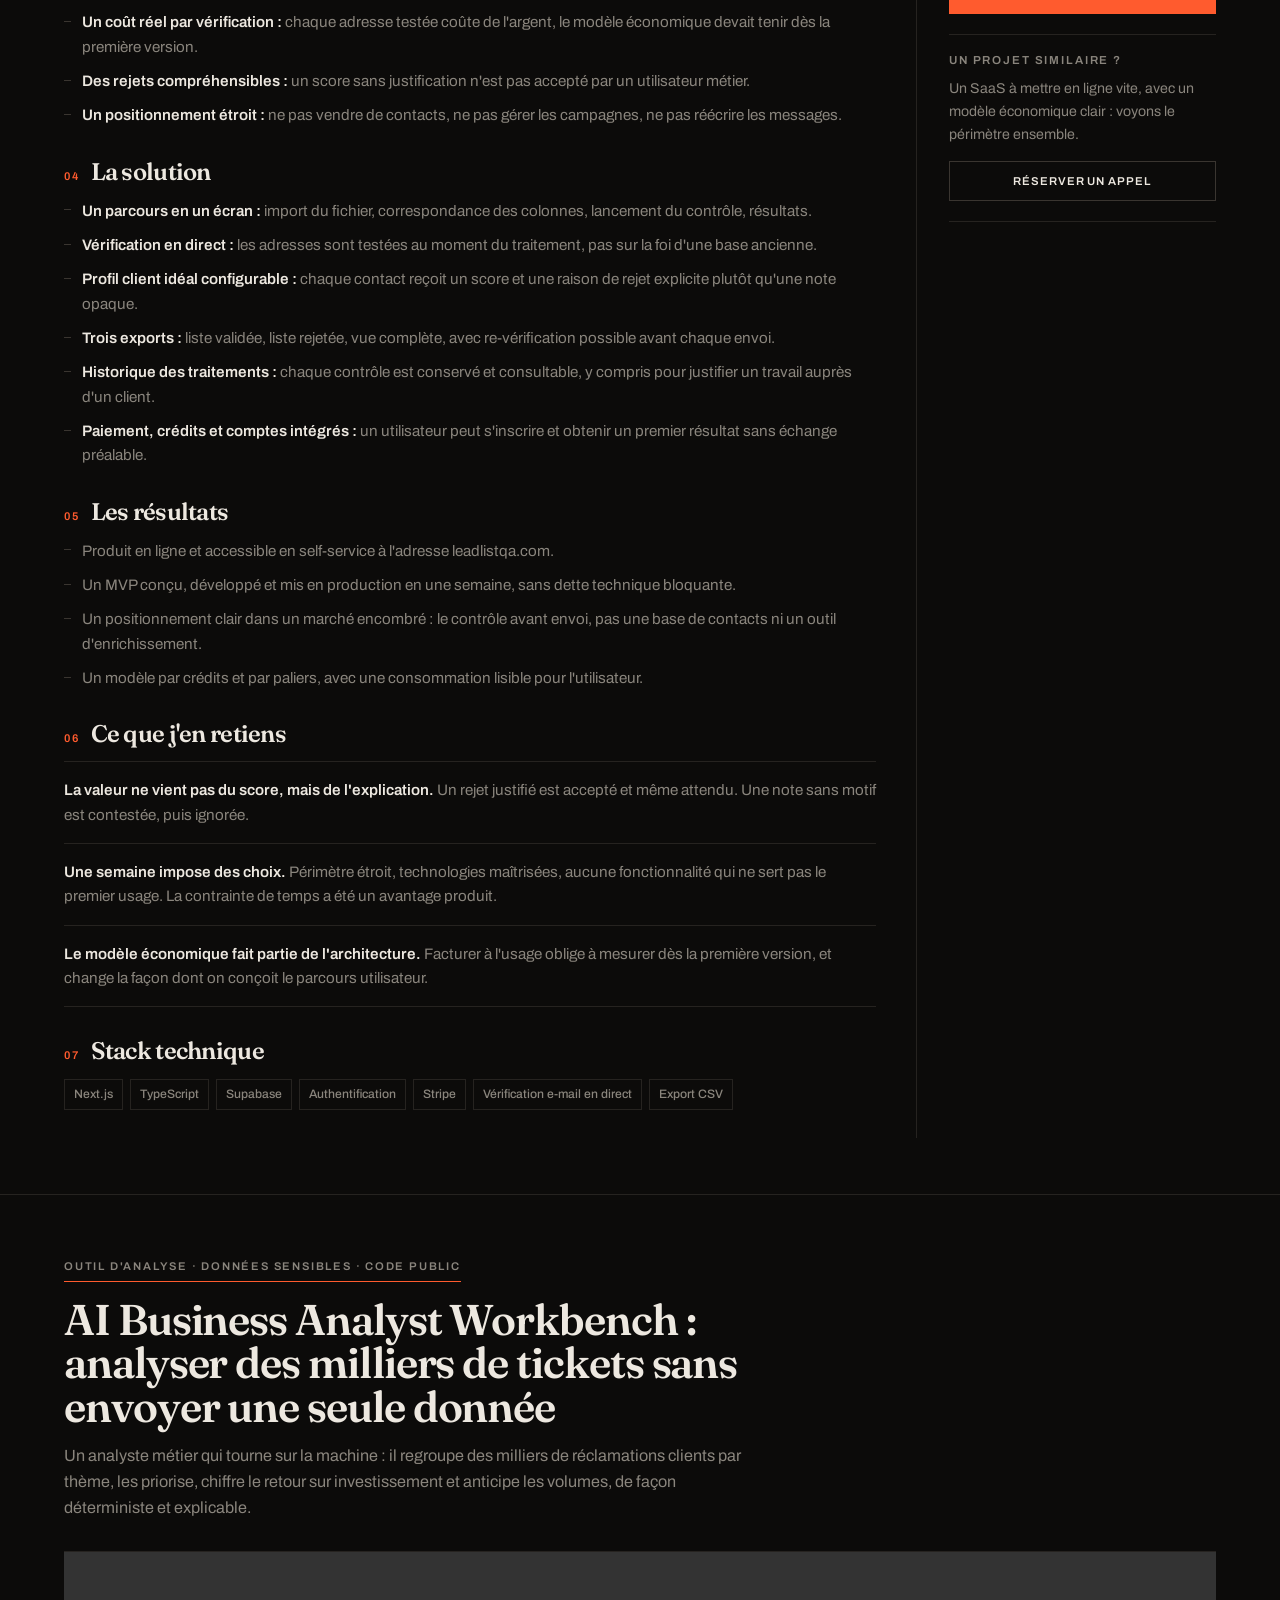
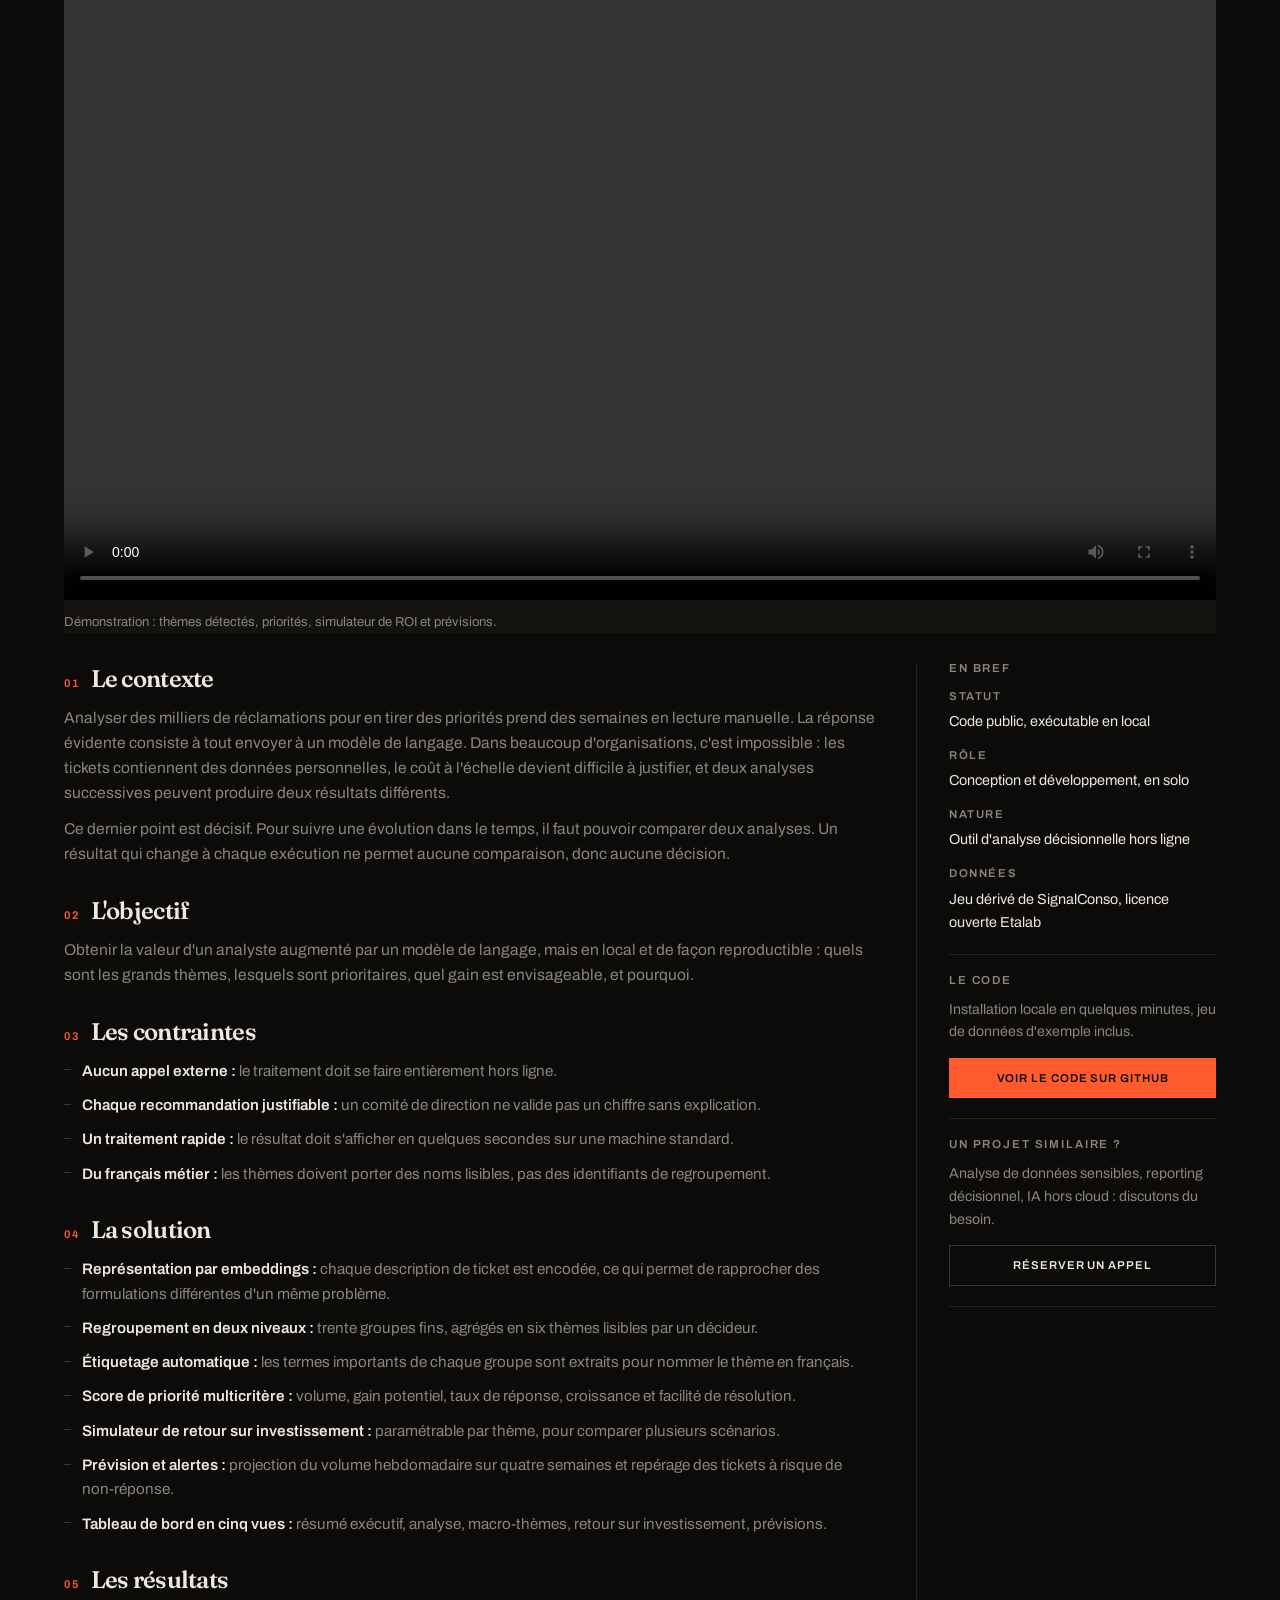
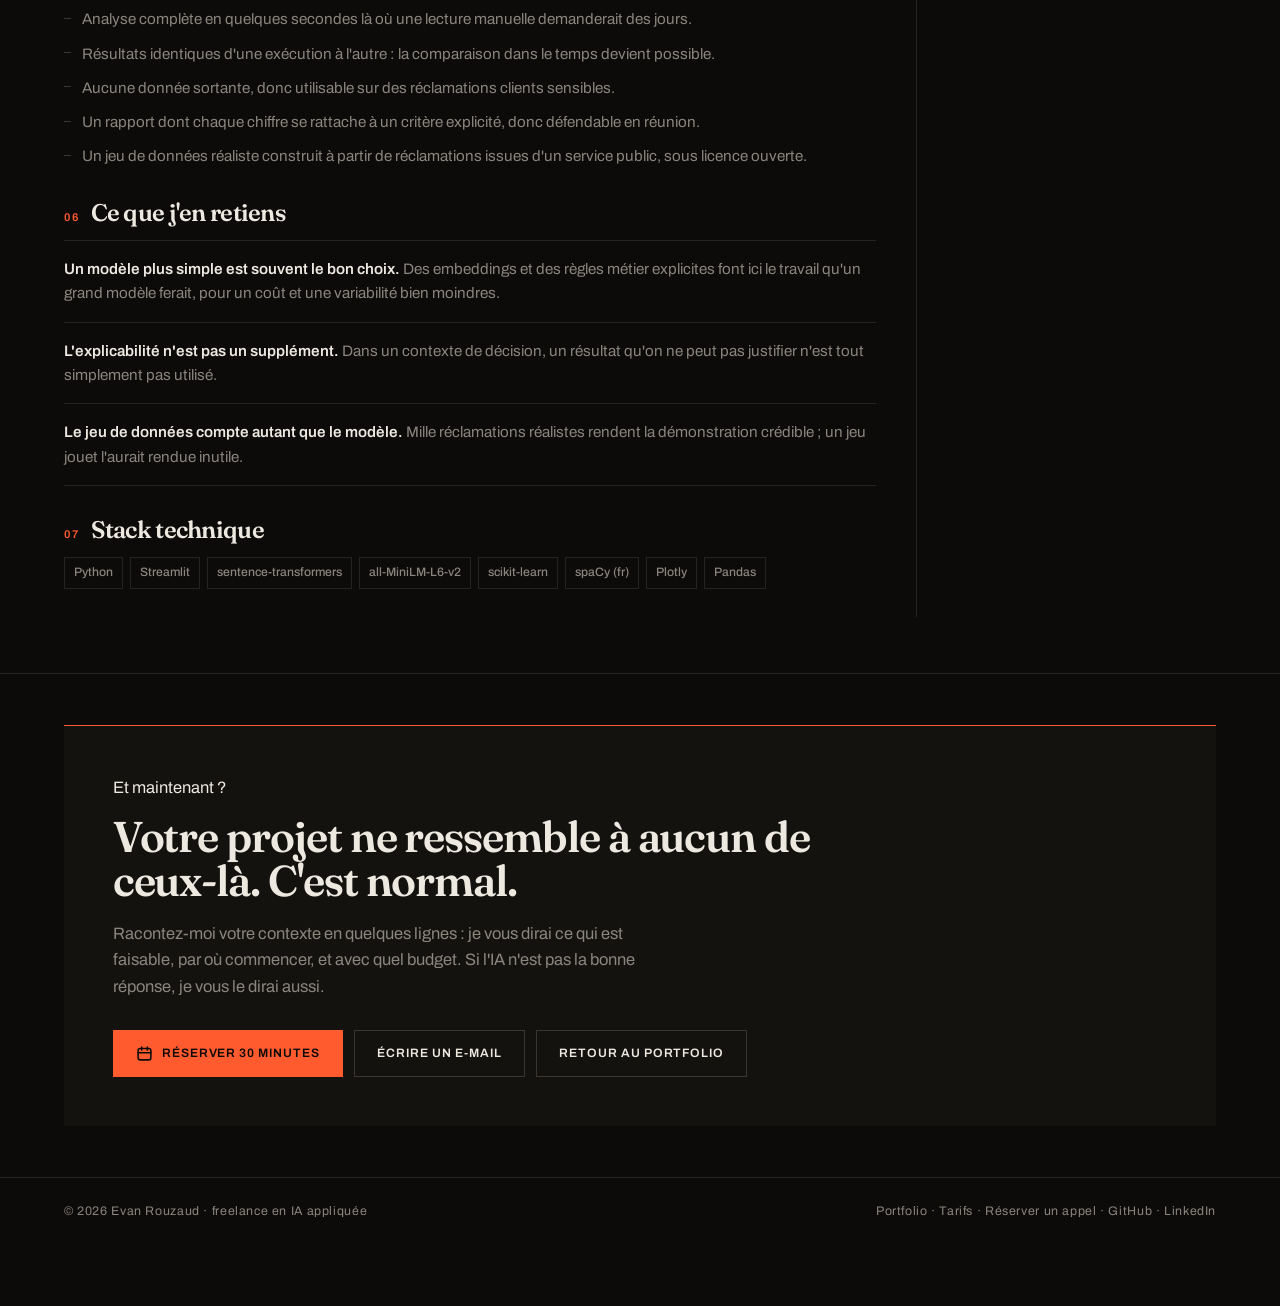
==== commit 6973338c: "Refonte visuelle dark editoriale Reference : Bloomberg Businessweek en version numerique sombre. Pal" ====
--- a/case-studies.html
+++ b/case-studies.html
@@ -11,21 +11,20 @@
 
 <style>
 /* =========================================================================
-   Case studies, même système éditorial que le portfolio.
-   Référence : le Financial Times. Papier saumon, blocs en blanc cassé chaud,
-   marge de livre à gauche, accent brique à trois endroits seulement.
+   Case studies, dark éditorial
+   Même système que le portfolio : fond #0C0B0A, surface #14120F, texte
+   #EDE8E0, texte secondaire #8A857D, filets #262320, accent #FF5B2E.
+   Aucun dégradé, aucune ombre colorée, aucun flou, aucun bloc encadré.
    ========================================================================= */
 :root{
-  --paper:#F3E4D2;
-  --panel:#FCF8F1;
-  --ink:#0E0E0C;
-  --ink-2:#3B372F;
-  --muted:#6A6257;
-  --rule:#DCCFBD;
-  --accent:#9E2B25;
-  --margin-w:196px;
-  --col-gap:46px;
-  --maxw:1180px;
+  --bg:#0C0B0A;
+  --surface:#14120F;
+  --txt:#EDE8E0;
+  --muted:#8A857D;
+  --rule:#262320;
+  --rule-hi:#3A3530;
+  --accent:#FF5B2E;
+  --maxw:1200px;
   --pad:24px;
   --serif:"Fraunces",Georgia,"Times New Roman",serif;
   --sans:"Archivo",-apple-system,BlinkMacSystemFont,"Segoe UI",Helvetica,Arial,sans-serif;
@@ -33,169 +32,147 @@
 *{box-sizing:border-box}
 html{scroll-behavior:smooth}
 body{
-  margin:0;background:var(--paper);color:var(--ink);
-  font-family:var(--sans);font-size:16.5px;line-height:1.62;
+  margin:0;background:var(--bg);color:var(--txt);
+  font-family:var(--sans);font-size:16.5px;line-height:1.6;
   -webkit-font-smoothing:antialiased;overflow-x:hidden
 }
-h1,h2,h3,h4{margin:0;line-height:1.08;letter-spacing:-.02em}
-h1{font-family:var(--serif);font-weight:600;font-size:clamp(36px,5.4vw,62px);letter-spacing:-.035em}
-h2{font-family:var(--serif);font-weight:600;font-size:clamp(26px,3.4vw,41px)}
+h1,h2,h3,h4{margin:0;line-height:1.02;letter-spacing:-.025em}
+h1{font-family:var(--serif);font-weight:600;font-size:clamp(38px,5.6vw,66px);letter-spacing:-.04em}
+h2{font-family:var(--serif);font-weight:600;font-size:clamp(27px,3.4vw,43px)}
 h3{font-family:var(--sans);font-weight:600;font-size:18px;line-height:1.3}
-h4{font-family:var(--sans);font-weight:600;font-size:12.4px;letter-spacing:.14em;text-transform:uppercase;color:var(--muted)}
+h4{font-family:var(--sans);font-weight:600;font-size:11.6px;letter-spacing:.16em;text-transform:uppercase;color:var(--muted)}
 p{margin:0}
 a{color:inherit}
 .muted{color:var(--muted)}
-.lead{font-size:clamp(17px,1.9vw,20px);color:var(--ink-2);max-width:66ch}
-:focus-visible{outline:2px solid var(--accent);outline-offset:2px}
+.lead{font-size:clamp(17px,1.9vw,20px);color:var(--muted);max-width:68ch}
+:focus-visible{outline:1px solid var(--accent);outline-offset:2px}
 img,video{max-width:100%;display:block}
 
-/* ---------- masthead ---------- */
-header{position:sticky;top:0;z-index:50;background:var(--paper);border-bottom:1px solid var(--ink)}
-.nav{display:flex;align-items:center;justify-content:space-between;gap:20px;height:66px;position:relative}
-.brand{display:flex;align-items:center;gap:11px;font-family:var(--serif);font-weight:600;font-size:19.5px;letter-spacing:-.025em;text-decoration:none;white-space:nowrap}
-.brand .dot{
-  width:27px;height:27px;border-radius:2px;display:grid;place-items:center;flex:0 0 auto;
-  font-family:var(--serif);font-size:15px;font-weight:600;color:var(--panel);background:var(--ink)
-}
-.nav-links{display:flex;gap:23px;font-size:12.5px;font-weight:500;letter-spacing:.07em;text-transform:uppercase}
-.nav-links a{color:var(--ink-2);text-decoration:none;padding-bottom:3px;border-bottom:1px solid transparent;transition:border-color .18s,color .18s}
-.nav-links a:hover{border-bottom-color:var(--accent);color:var(--ink)}
+/* ---------- container ---------- */
+.wrap{max-width:var(--maxw);margin:0 auto;padding:0 var(--pad)}
+
+/* ---------- en-tête : pleine largeur, 64 px, filet en bas ---------- */
+header{
+  position:sticky;top:0;z-index:50;background:var(--bg);height:64px;
+  border-bottom:1px solid var(--rule)
+}
+.nav{display:flex;align-items:center;justify-content:space-between;gap:20px;height:64px;position:relative}
+.brand{display:flex;align-items:center;gap:10px;font-family:var(--serif);font-weight:600;font-size:19px;letter-spacing:-.025em;text-decoration:none;white-space:nowrap}
+.brand .dot{width:26px;height:26px;display:grid;place-items:center;flex:0 0 auto;font-family:var(--serif);font-size:14px;font-weight:600;color:var(--bg);background:var(--txt)}
+.nav-links{display:flex;gap:22px;font-size:12px;font-weight:500;letter-spacing:.08em;text-transform:uppercase}
+.nav-links a{color:var(--muted);text-decoration:none;padding-bottom:3px;border-bottom:1px solid transparent;transition:color .18s,border-color .18s}
+.nav-links a:hover{color:var(--txt);border-bottom-color:var(--accent)}
 .nav-right{display:flex;align-items:center;gap:12px}
 .nav-cta{
-  padding:9px 16px;border-radius:4px;text-decoration:none;white-space:nowrap;
-  font-size:12px;font-weight:600;letter-spacing:.07em;text-transform:uppercase;
-  background:var(--accent);color:var(--panel);border:1px solid var(--accent)
-}
-.nav-cta:hover{background:var(--ink);border-color:var(--ink)}
+  padding:9px 15px;text-decoration:none;white-space:nowrap;border:1px solid var(--accent);
+  font-size:11.6px;font-weight:600;letter-spacing:.08em;text-transform:uppercase;
+  background:var(--accent);color:var(--bg)
+}
+.nav-cta:hover{background:transparent;color:var(--accent)}
 .burger{
-  display:none;width:40px;height:40px;border-radius:4px;border:1px solid var(--ink);
-  background:transparent;cursor:pointer;padding:11px 9px;flex-direction:column;justify-content:space-between;flex:0 0 auto
-}
-.burger span{display:block;height:2px;width:100%;background:var(--ink);transition:transform .25s,opacity .2s}
-header.open .burger span:nth-child(1){transform:translateY(8px) rotate(45deg)}
+  display:none;width:40px;height:38px;border:1px solid var(--rule-hi);background:transparent;
+  cursor:pointer;padding:11px 9px;flex-direction:column;justify-content:space-between;flex:0 0 auto
+}
+.burger span{display:block;height:2px;width:100%;background:var(--txt);transition:transform .25s,opacity .2s}
+header.open .burger span:nth-child(1){transform:translateY(7px) rotate(45deg)}
 header.open .burger span:nth-child(2){opacity:0}
-header.open .burger span:nth-child(3){transform:translateY(-8px) rotate(-45deg)}
+header.open .burger span:nth-child(3){transform:translateY(-7px) rotate(-45deg)}
 
 /* ---------- menu déroulant ---------- */
 .nav-drop{position:relative;display:flex;align-items:center}
 .nav-drop > a{display:inline-flex;align-items:center;gap:7px}
-.nav-drop > a::after{
-  content:"";width:5px;height:5px;border-right:1.5px solid currentColor;border-bottom:1.5px solid currentColor;
-  transform:rotate(45deg) translate(-1px,-1px)
-}
-.nav-drop.is-current > a{color:var(--ink);border-bottom-color:var(--accent)}
+.nav-drop > a::after{content:"";width:5px;height:5px;border-right:1px solid currentColor;border-bottom:1px solid currentColor;transform:rotate(45deg) translate(-1px,-1px)}
+.nav-drop.is-current > a{color:var(--txt);border-bottom-color:var(--accent)}
 .nav-drop-menu{
-  position:absolute;top:calc(100% + 13px);left:0;z-index:60;min-width:286px;padding:6px;
-  display:flex;flex-direction:column;background:var(--panel);border:1px solid var(--ink);
+  position:absolute;top:calc(100% + 14px);left:0;z-index:60;min-width:300px;
+  display:flex;flex-direction:column;background:var(--surface);border-top:1px solid var(--accent);
   opacity:0;visibility:hidden;transform:translateY(-4px);
   transition:opacity .18s ease,transform .18s ease,visibility .18s
 }
 .nav-drop:hover .nav-drop-menu,.nav-drop:focus-within .nav-drop-menu{opacity:1;visibility:visible;transform:none}
-.nav-drop-menu a{
-  padding:11px 13px;text-decoration:none;color:var(--ink);border-bottom:1px solid var(--rule);
-  font-size:14px;font-weight:600;letter-spacing:0;text-transform:none;line-height:1.35
-}
+.nav-drop-menu a{padding:12px 14px;text-decoration:none;color:var(--txt);border-bottom:1px solid var(--rule);font-size:14px;font-weight:600;letter-spacing:0;text-transform:none;line-height:1.35}
 .nav-drop-menu a:last-child{border-bottom:0}
-.nav-drop-menu a:hover{background:var(--paper)}
-.nav-drop-menu a span{display:block;margin-top:2px;font-size:12.4px;font-weight:400;color:var(--muted)}
+.nav-drop-menu a:hover{color:var(--accent)}
+.nav-drop-menu a span{display:block;margin-top:3px;font-size:12.4px;font-weight:400;color:var(--muted)}
 
 /* ---------- boutons ---------- */
 .btn{
   display:inline-flex;align-items:center;justify-content:center;gap:9px;
-  padding:13px 22px;border-radius:4px;border:1px solid transparent;cursor:pointer;
-  font-family:var(--sans);font-size:12.5px;font-weight:600;letter-spacing:.07em;text-transform:uppercase;
+  padding:13px 22px;border:1px solid transparent;cursor:pointer;
+  font-family:var(--sans);font-size:12.2px;font-weight:600;letter-spacing:.08em;text-transform:uppercase;
   text-decoration:none;transition:background .18s,color .18s,border-color .18s
 }
-.btn-primary{background:var(--accent);color:var(--panel);border-color:var(--accent)}
-.btn-primary:hover{background:var(--ink);border-color:var(--ink)}
-.btn-ghost{background:transparent;color:var(--ink);border-color:var(--ink)}
-.btn-ghost:hover{background:var(--ink);color:var(--panel)}
-.btn-sm{padding:10px 15px;font-size:11.5px}
+.btn-primary{background:var(--accent);color:var(--bg);border-color:var(--accent)}
+.btn-primary:hover{background:transparent;color:var(--accent)}
+.btn-ghost{background:transparent;color:var(--txt);border-color:var(--rule-hi)}
+.btn-ghost:hover{border-color:var(--txt)}
+.btn-sm{padding:10px 15px;font-size:11.4px}
 .btn svg{flex:0 0 auto}
 
-/* ---------- marge de livre ---------- */
-.wrap{
-  max-width:var(--maxw);margin:0 auto;padding:0 var(--pad);position:relative;
-  display:grid;grid-template-columns:var(--margin-w) minmax(0,1fr);column-gap:var(--col-gap)
-}
-.wrap > *{grid-column:2;min-width:0}
-.wrap > .sec-head{grid-column:1 / -1;display:grid;grid-template-columns:var(--margin-w) minmax(0,1fr);column-gap:var(--col-gap)}
-.wrap > .sec-head > .eyebrow{grid-column:1;grid-row:1 / span 3;align-self:start}
-.wrap > .sec-head > *:not(.eyebrow){grid-column:2}
-.wrap::after{content:"";position:absolute;left:calc(var(--pad) + var(--margin-w));top:0;bottom:0;width:1px;background:var(--rule)}
-.eyebrow{
-  display:block;font-size:11.4px;font-weight:600;letter-spacing:.17em;text-transform:uppercase;
-  color:var(--muted);border-top:1px solid var(--ink);padding-top:10px
-}
-
 /* ---------- intro ---------- */
-.intro{padding:clamp(28px,3.4vw,48px) 0 0}
-.intro .wrap{display:block;padding:0 var(--pad)}
-.intro .wrap::after,.final .wrap::after{display:none}
-.intro .eyebrow{margin-bottom:18px;max-width:var(--margin-w)}
-.intro h1{max-width:26ch;margin-top:16px}
+.intro{padding:clamp(32px,4vw,62px) 0 clamp(20px,2.4vw,34px);border-bottom:1px solid var(--rule)}
+.intro .eyebrow{margin-bottom:18px}
+.intro h1{max-width:26ch;margin-top:14px}
 .intro .lead{margin-top:22px}
 .back{
-  display:inline-flex;align-items:center;gap:8px;margin-top:22px;font-size:13.4px;font-weight:600;
-  letter-spacing:.05em;text-transform:uppercase;color:var(--ink-2);text-decoration:none;
+  display:inline-flex;align-items:center;gap:8px;margin-top:24px;font-size:11.8px;font-weight:600;
+  letter-spacing:.1em;text-transform:uppercase;color:var(--muted);text-decoration:none;
   border-bottom:1px solid var(--accent);padding-bottom:3px
 }
-.back:hover{color:var(--accent)}
+.back:hover{color:var(--txt)}
 
 /* ---------- études de cas ---------- */
-.cs{padding:clamp(34px,4.2vw,56px) 0;border-top:1px solid var(--ink)}
-.cs-head{margin-bottom:28px}
-.cs .tag{
-  display:inline-block;margin-bottom:16px;padding-bottom:5px;border-bottom:1px solid var(--ink);
-  font-size:11.4px;font-weight:600;letter-spacing:.15em;text-transform:uppercase;color:var(--muted)
+.cs{padding:clamp(34px,4.4vw,60px) 0;border-bottom:1px solid var(--rule)}
+.cs-head{max-width:78ch;margin-bottom:30px}
+.tag{
+  display:inline-block;margin-bottom:16px;padding-bottom:5px;border-bottom:1px solid var(--accent);
+  font-size:11.2px;font-weight:600;letter-spacing:.16em;text-transform:uppercase;color:var(--muted)
 }
 .cs-head h2{margin-bottom:14px}
-.cs-head p{color:var(--ink-2);font-size:16.4px}
-.cs-video{position:relative;margin:0 0 28px;border-radius:2px;overflow:hidden;background:var(--ink);border:1px solid var(--ink)}
-.cs-video video{width:100%;aspect-ratio:16/9;object-fit:contain;background:var(--ink)}
-.cs-video figcaption{padding:12px 16px;font-size:13.2px;color:var(--ink-2);background:var(--panel);border-top:1px solid var(--rule)}
-.cs-grid{display:grid;grid-template-columns:minmax(0,1fr) 292px;gap:40px;align-items:start}
-.cs-block{margin-bottom:26px}
-.cs-block h3{display:flex;gap:11px;align-items:baseline;margin-bottom:12px;font-family:var(--serif);font-weight:600;font-size:clamp(19px,2.1vw,23px);letter-spacing:-.02em}
-.cs-block h3 .num{font-family:var(--sans);font-size:11.4px;font-weight:600;letter-spacing:.14em;color:var(--accent)}
-.cs-block p{color:var(--ink-2);font-size:15.8px}
+.cs-head p{color:var(--muted);font-size:16.2px}
+.cs-video{position:relative;margin:0 0 30px;background:var(--surface);border-top:1px solid var(--rule)}
+.cs-video video{width:100%;aspect-ratio:16/9;object-fit:contain;background:var(--surface)}
+.cs-video figcaption{padding:12px 0 0;font-size:13px;color:var(--muted)}
+.cs-grid{display:grid;grid-template-columns:minmax(0,1fr) 300px;gap:0}
+.cs-grid > *:first-child{padding-right:40px}
+.cs-grid > *:last-child{border-left:1px solid var(--rule);padding-left:32px}
+.cs-block{margin-bottom:28px}
+.cs-block h3{display:flex;gap:11px;align-items:baseline;margin-bottom:12px;font-family:var(--serif);font-weight:600;font-size:clamp(20px,2.2vw,24px);letter-spacing:-.03em}
+.cs-block h3 .num{font-family:var(--sans);font-size:11.2px;font-weight:600;letter-spacing:.16em;color:var(--accent)}
+.cs-block p{color:var(--muted);font-size:15.6px}
 .cs-block p + p{margin-top:11px}
 .ul-check{margin:0;padding:0;list-style:none;display:flex;flex-direction:column;gap:10px}
-.ul-check li{position:relative;padding-left:20px;color:var(--ink-2);font-size:15.4px}
-.ul-check li::before{content:"";position:absolute;left:0;top:.68em;width:8px;height:1px;background:var(--accent)}
-.ul-check li strong{color:var(--ink);font-weight:600}
-.learn{margin:0;padding:0;list-style:none;display:flex;flex-direction:column;gap:14px}
-.learn li{padding:14px 16px;background:var(--panel);border-radius:2px;color:var(--ink-2);font-size:15.4px}
-.learn li strong{color:var(--ink);font-weight:600}
+.ul-check li{position:relative;padding-left:18px;color:var(--muted);font-size:15.2px}
+.ul-check li::before{content:"";position:absolute;left:0;top:.7em;width:7px;height:1px;background:var(--rule-hi)}
+.ul-check li strong{color:var(--txt);font-weight:600}
+.learn{margin:0;padding:0;list-style:none;display:flex;flex-direction:column;gap:0;border-top:1px solid var(--rule)}
+.learn li{padding:16px 0;border-bottom:1px solid var(--rule);color:var(--muted);font-size:15.2px}
+.learn li strong{color:var(--txt);font-weight:600}
 .stack{display:flex;flex-wrap:wrap;gap:7px}
-.chip{padding:5px 9px;border-radius:2px;border:1px solid var(--rule);background:transparent;font-size:12.4px;font-weight:500;color:var(--ink-2)}
+.chip{padding:5px 9px;border:1px solid var(--rule);background:transparent;font-size:12.2px;font-weight:500;color:var(--muted)}
 
 /* ---------- colonne de droite ---------- */
-.cside{position:sticky;top:88px}
-.box{background:var(--panel);border-radius:2px;padding:20px;margin-bottom:12px}
-.box h4{margin-bottom:12px;border-top:1px solid var(--ink);padding-top:9px}
+.cside{position:sticky;top:84px}
+.box{padding:0 0 20px;margin-bottom:20px;border-bottom:1px solid var(--rule)}
+.box h4{margin-bottom:12px}
 .box dl{margin:0}
-.box dt{font-size:11.6px;font-weight:600;letter-spacing:.12em;text-transform:uppercase;color:var(--muted)}
-.box dd{margin:4px 0 12px;font-size:14.6px;color:var(--ink-2)}
+.box dt{font-size:11.4px;font-weight:600;letter-spacing:.14em;text-transform:uppercase;color:var(--muted)}
+.box dd{margin:5px 0 13px;font-size:14.4px;color:var(--txt)}
 .box dd:last-child{margin-bottom:0}
-.box p{color:var(--ink-2);font-size:14.4px;margin-bottom:14px}
+.box p{color:var(--muted);font-size:14.2px;margin-bottom:14px}
 .links{display:flex;flex-direction:column;gap:9px}
 .links .btn{width:100%}
 
 /* ---------- fin ---------- */
-.final{padding:clamp(32px,4vw,54px) 0}
-.final .wrap{display:block;padding:0 var(--pad)}
-.cta-box{background:var(--ink);color:var(--panel);border-radius:2px;padding:clamp(28px,3.6vw,50px)}
-.cta-box h2{color:var(--panel);max-width:26ch;margin-top:14px}
-.cta-box p{color:rgba(252,248,241,.76);margin-top:18px;max-width:60ch}
-.cta-box .eyebrow{color:rgba(252,248,241,.66);border-top:0;padding-top:0}
-.cta-box .btn-ghost{color:var(--panel);border-color:rgba(252,248,241,.5)}
-.cta-box .btn-ghost:hover{background:var(--panel);color:var(--ink);border-color:var(--panel)}
-.cta-links{display:flex;flex-wrap:wrap;gap:11px;margin-top:28px}
-footer{border-top:1px solid var(--ink);padding:24px 0 84px}
-.foot{display:flex;flex-wrap:wrap;gap:14px;justify-content:space-between;align-items:center;font-size:12.6px;letter-spacing:.04em;color:var(--muted)}
-.foot a{text-decoration:none;color:var(--ink-2);border-bottom:1px solid transparent}
-.foot a:hover{border-bottom-color:var(--accent);color:var(--ink)}
+.final{padding:clamp(32px,4vw,58px) 0}
+.cta-box{background:var(--surface);padding:clamp(30px,3.8vw,56px);border-top:1px solid var(--accent)}
+.cta-box h2{max-width:26ch;margin-top:14px}
+.cta-box p{color:var(--muted);margin-top:18px;max-width:62ch}
+.cta-links{display:flex;flex-wrap:wrap;gap:11px;margin-top:30px}
+footer{border-top:1px solid var(--rule);padding:24px 0 84px}
+.foot{display:flex;flex-wrap:wrap;gap:14px;justify-content:space-between;align-items:center;font-size:12.4px;letter-spacing:.05em;color:var(--muted)}
+.foot a{text-decoration:none;color:var(--muted);border-bottom:1px solid transparent}
+.foot a:hover{color:var(--txt);border-bottom-color:var(--accent)}
 
 /* ---------- bouton du portfolio interactif ---------- */
 .peel{
@@ -205,22 +182,22 @@
 }
 .peel-btn{
   position:relative;display:inline-flex;align-items:center;justify-content:center;gap:9px;
-  padding:12px 17px;border-radius:4px;white-space:nowrap;cursor:pointer;font-family:var(--sans);
-  background:var(--ink);color:var(--panel);border:1px solid var(--ink);
-  font-size:12.2px;font-weight:600;letter-spacing:.07em;text-transform:uppercase;
+  padding:12px 17px;white-space:nowrap;cursor:pointer;font-family:var(--sans);
+  background:var(--accent);color:var(--bg);border:1px solid var(--accent);
+  font-size:11.8px;font-weight:600;letter-spacing:.08em;text-transform:uppercase;
   transition:background .18s,color .18s
 }
-.peel-btn:hover{background:var(--accent);border-color:var(--accent)}
+.peel-btn:hover{background:transparent;color:var(--accent)}
 .peel-btn .ico{width:17px;height:17px;flex:0 0 auto}
 .peel-btn .ico-close{display:none}
-.peel-dot{position:absolute;top:-4px;right:-4px;width:11px;height:11px;border-radius:50%;background:var(--accent);border:2px solid var(--paper)}
+.peel-dot{position:absolute;top:-5px;right:-5px;width:11px;height:11px;border-radius:50%;background:var(--accent);border:2px solid var(--bg)}
 .peel.is-open .peel-dot,.peel.seen .peel-dot{display:none}
 .peel.is-open .ico-chat{display:none}
 .peel.is-open .ico-close{display:block}
-.peel.is-open .peel-btn{background:var(--panel);color:var(--ink)}
+.peel.is-open .peel-btn{background:var(--surface);color:var(--txt);border-color:var(--rule-hi)}
 
 /* ---------- apparition ---------- */
-.rv{opacity:0;transform:translateY(14px);transition:opacity .6s ease,transform .6s ease}
+.rv{opacity:0;transform:translateY(12px);transition:opacity .55s ease,transform .55s ease}
 .rv.in{opacity:1;transform:none}
 @media(prefers-reduced-motion:reduce){
   .rv{opacity:1;transform:none;transition:none}
@@ -230,16 +207,17 @@
 
 /* ---------- responsive ---------- */
 @media(max-width:1240px){
-  :root{--margin-w:168px;--col-gap:34px}
-  .nav-links{gap:16px;font-size:12px}
-  .cs-grid{grid-template-columns:minmax(0,1fr) 260px;gap:30px}
+  .nav-links{gap:15px;font-size:11.4px}
+  .cs-grid{grid-template-columns:minmax(0,1fr) 260px}
+  .cs-grid > *:first-child{padding-right:30px}
+  .cs-grid > *:last-child{padding-left:24px}
 }
 @media(max-width:1120px){
   .burger{display:flex}
   .nav-links{
-    display:none;position:absolute;top:66px;left:0;right:0;flex-direction:column;gap:0;
-    background:var(--paper);border-top:1px solid var(--ink);border-bottom:1px solid var(--ink);
-    padding:6px 24px 18px;font-size:15px;letter-spacing:.05em
+    display:none;position:absolute;top:64px;left:0;right:0;flex-direction:column;gap:0;
+    background:var(--bg);border-top:1px solid var(--rule);border-bottom:1px solid var(--rule);
+    padding:6px 24px 18px;font-size:14px
   }
   header.open .nav-links{display:flex}
   .nav-links a{padding:15px 0;border-bottom:1px solid var(--rule)}
@@ -247,17 +225,17 @@
   .nav-drop{display:block}
   .nav-drop > a::after{display:none}
   .nav-drop-menu{
-    position:static;opacity:1;visibility:visible;transform:none;min-width:0;
-    border:0;background:none;padding:2px 0 6px 14px;border-left:1px solid var(--rule)
+    position:static;opacity:1;visibility:visible;transform:none;min-width:0;border-top:0;
+    background:transparent;padding:2px 0 6px 14px;border-left:1px solid var(--rule)
   }
-  .nav-drop-menu a{padding:9px 0;border-bottom:0;font-size:14px;font-weight:500}
+  .nav-drop-menu a{padding:9px 0;border-bottom:0;font-size:13.6px;font-weight:500}
   .nav-drop-menu a span{display:none}
 }
 @media(max-width:1000px){
-  .intro .wrap,.final .wrap{display:block}
   .cs-grid{grid-template-columns:minmax(0,1fr)}
-  .cside{position:static;order:2}
-  .intro .eyebrow{max-width:none}
+  .cs-grid > *:first-child{padding-right:0}
+  .cs-grid > *:last-child{border-left:0;padding-left:0;border-top:1px solid var(--rule);padding-top:24px}
+  .cside{position:static}
 }
 @media(max-width:560px){
   .nav-cta{display:none}
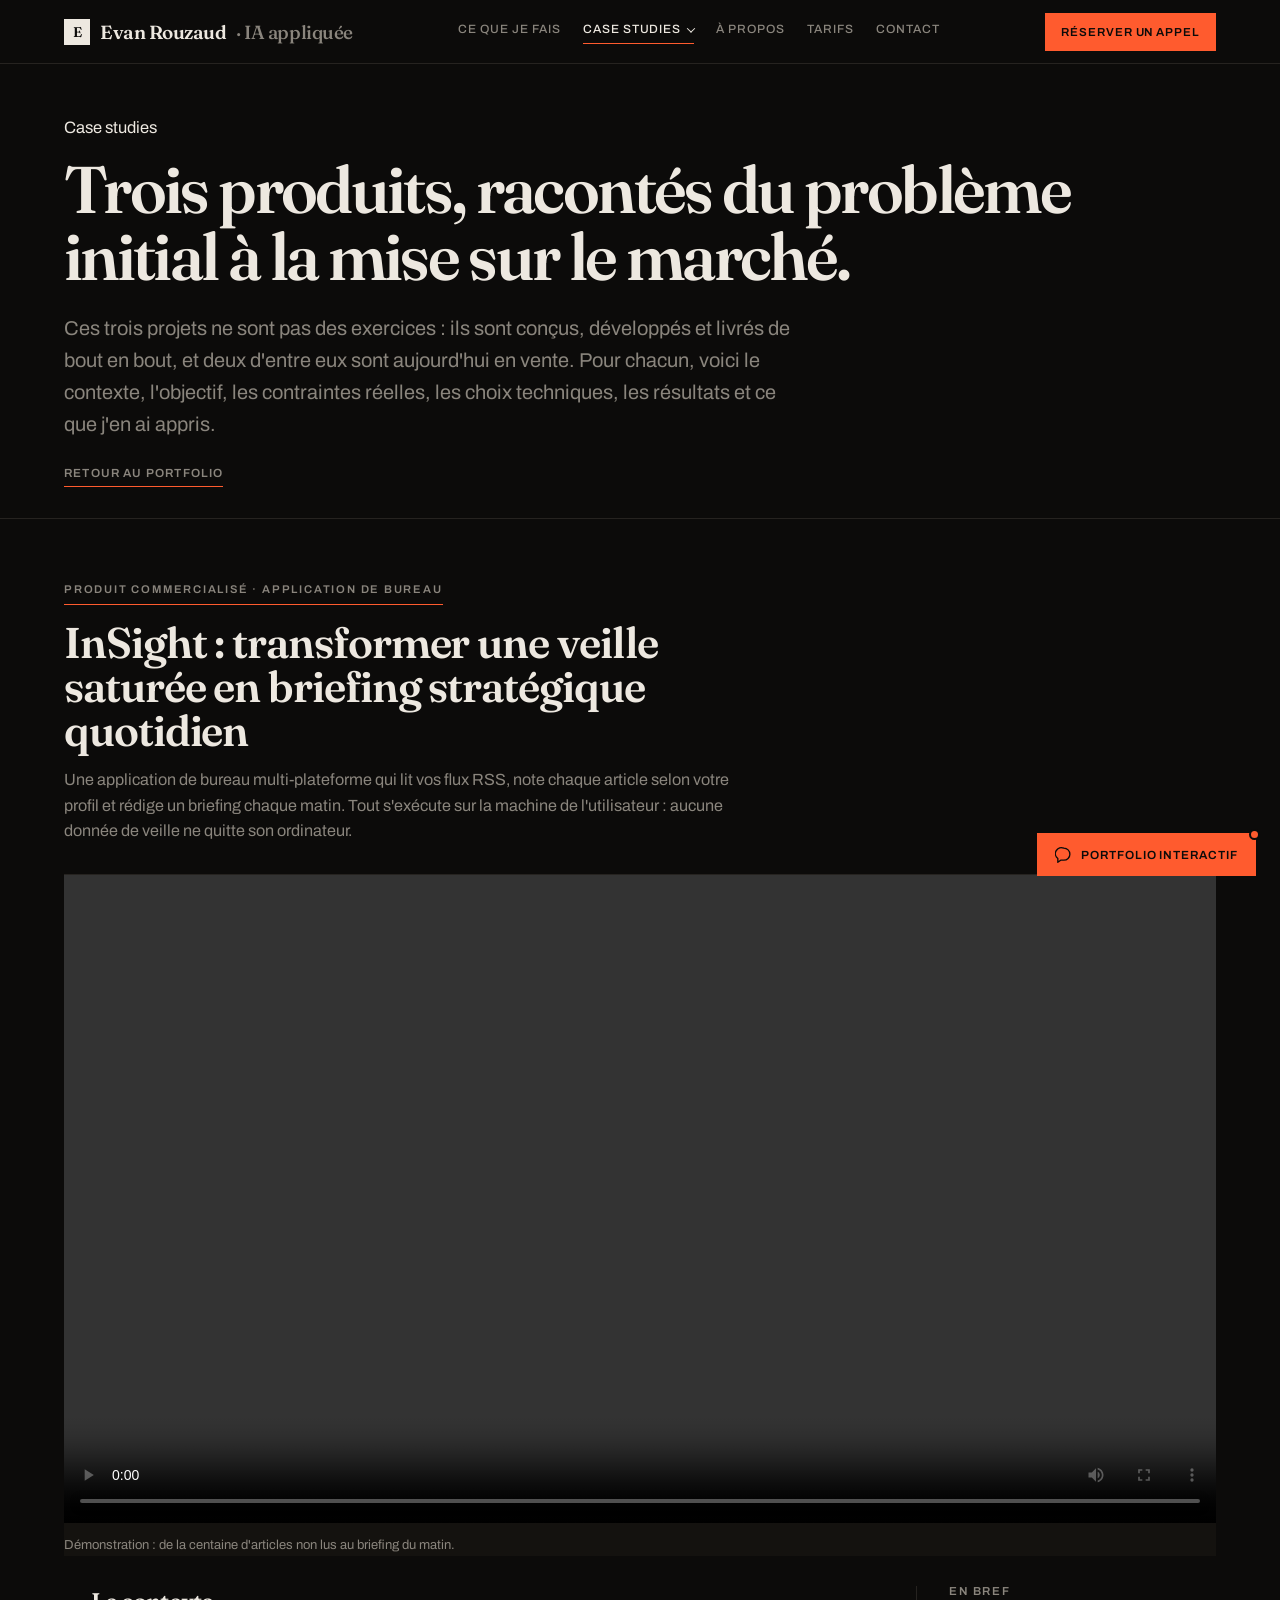
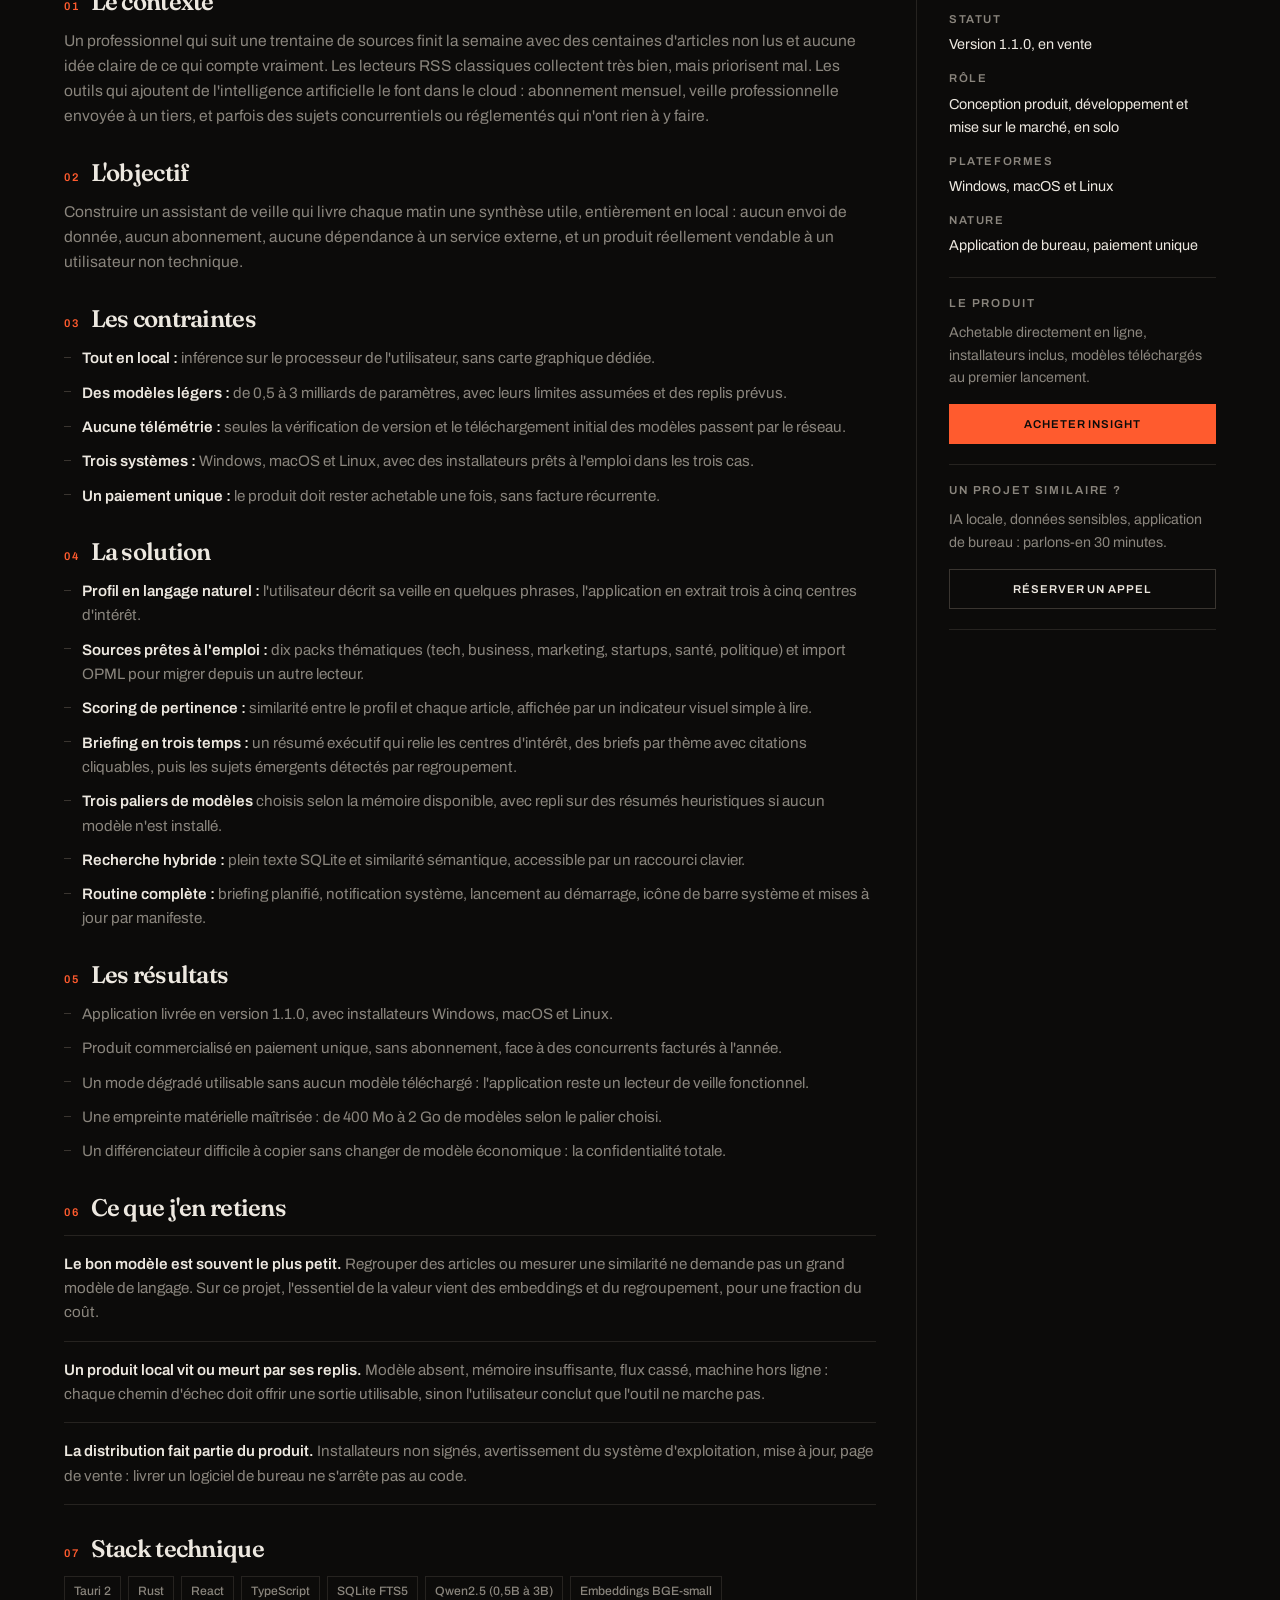
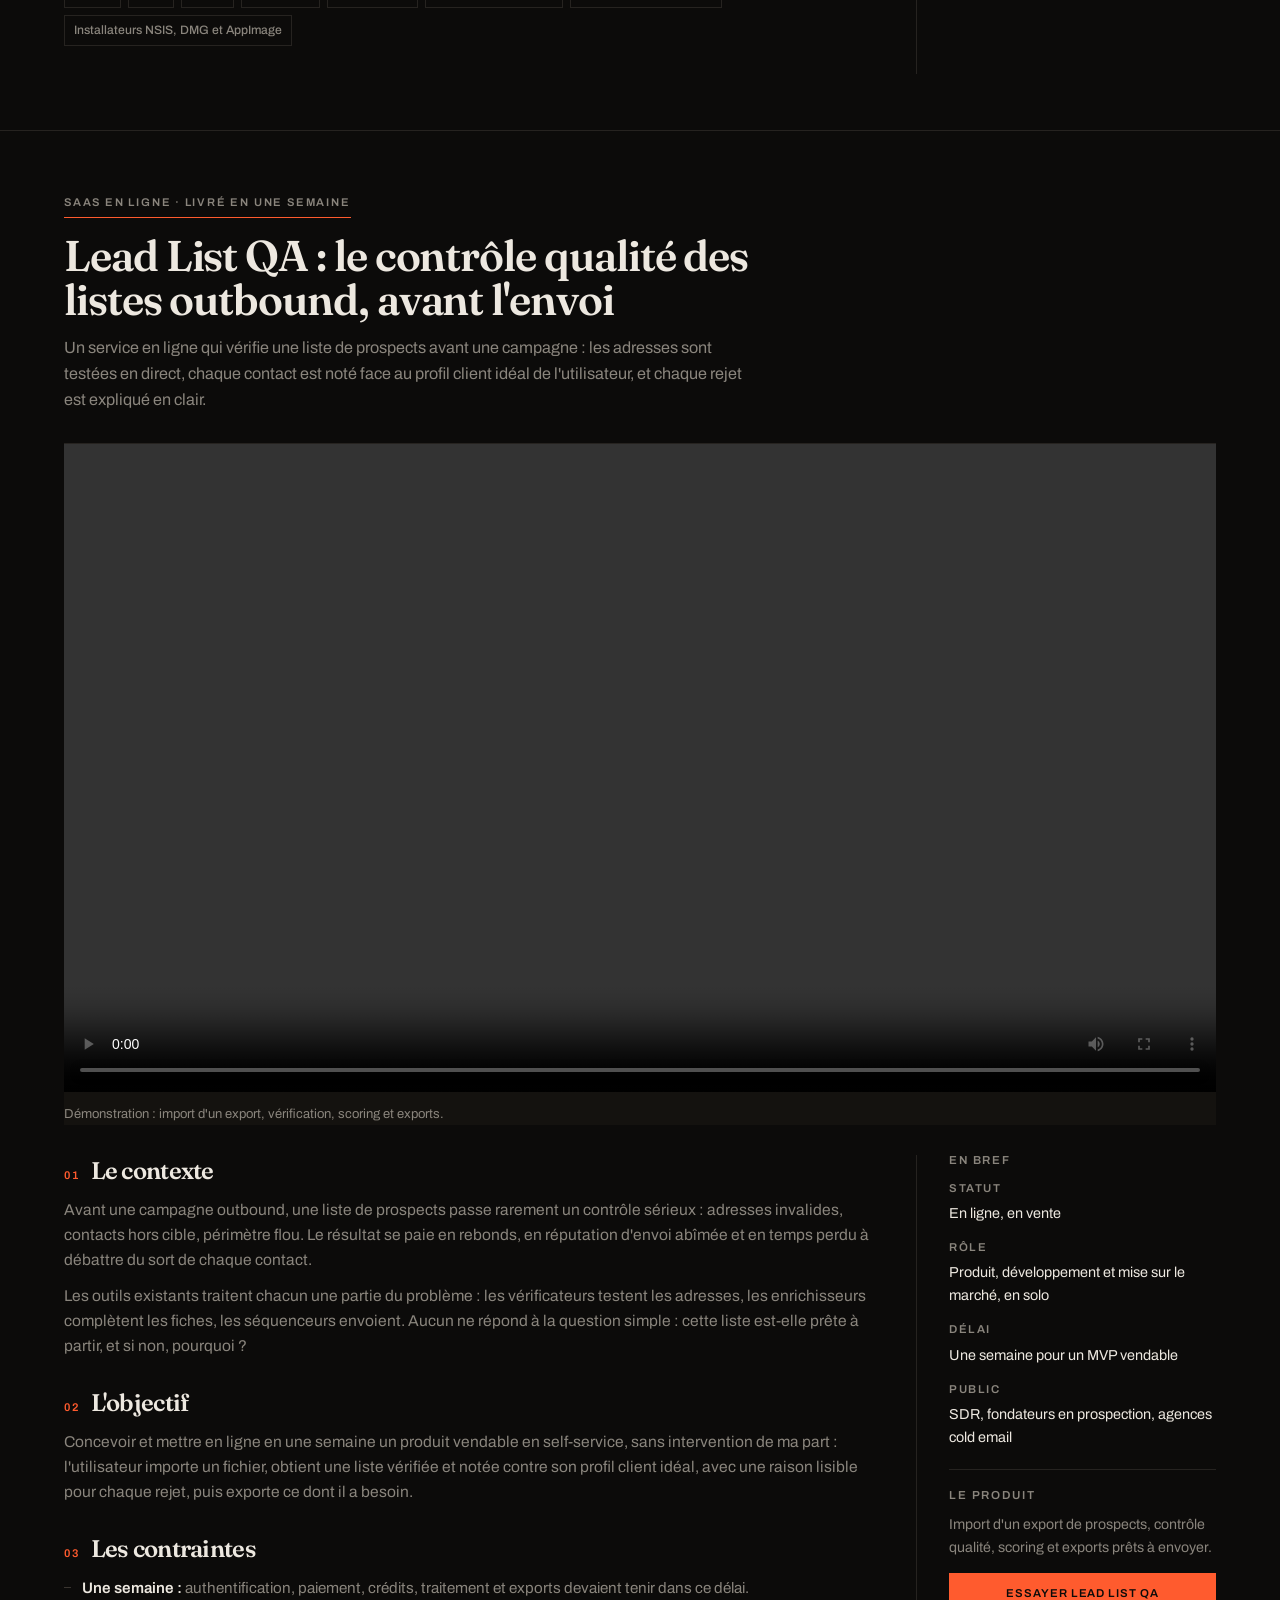
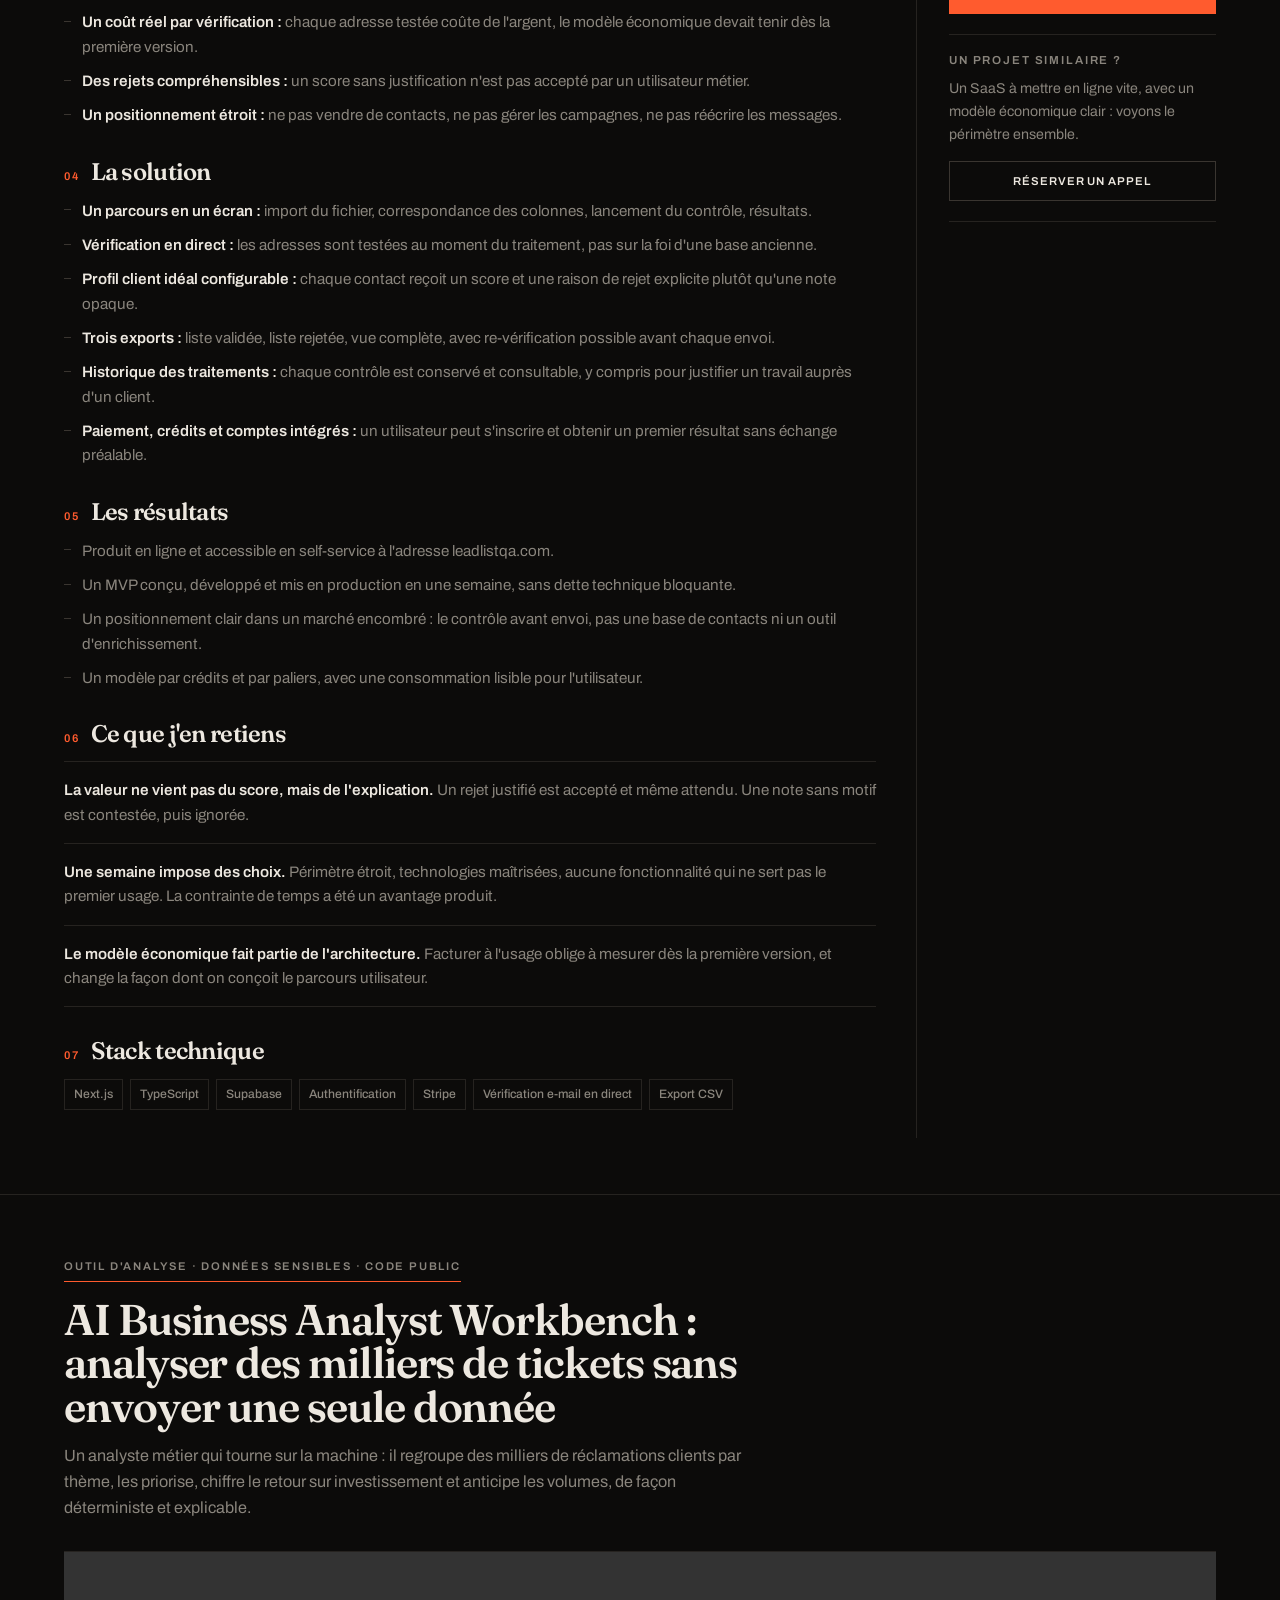
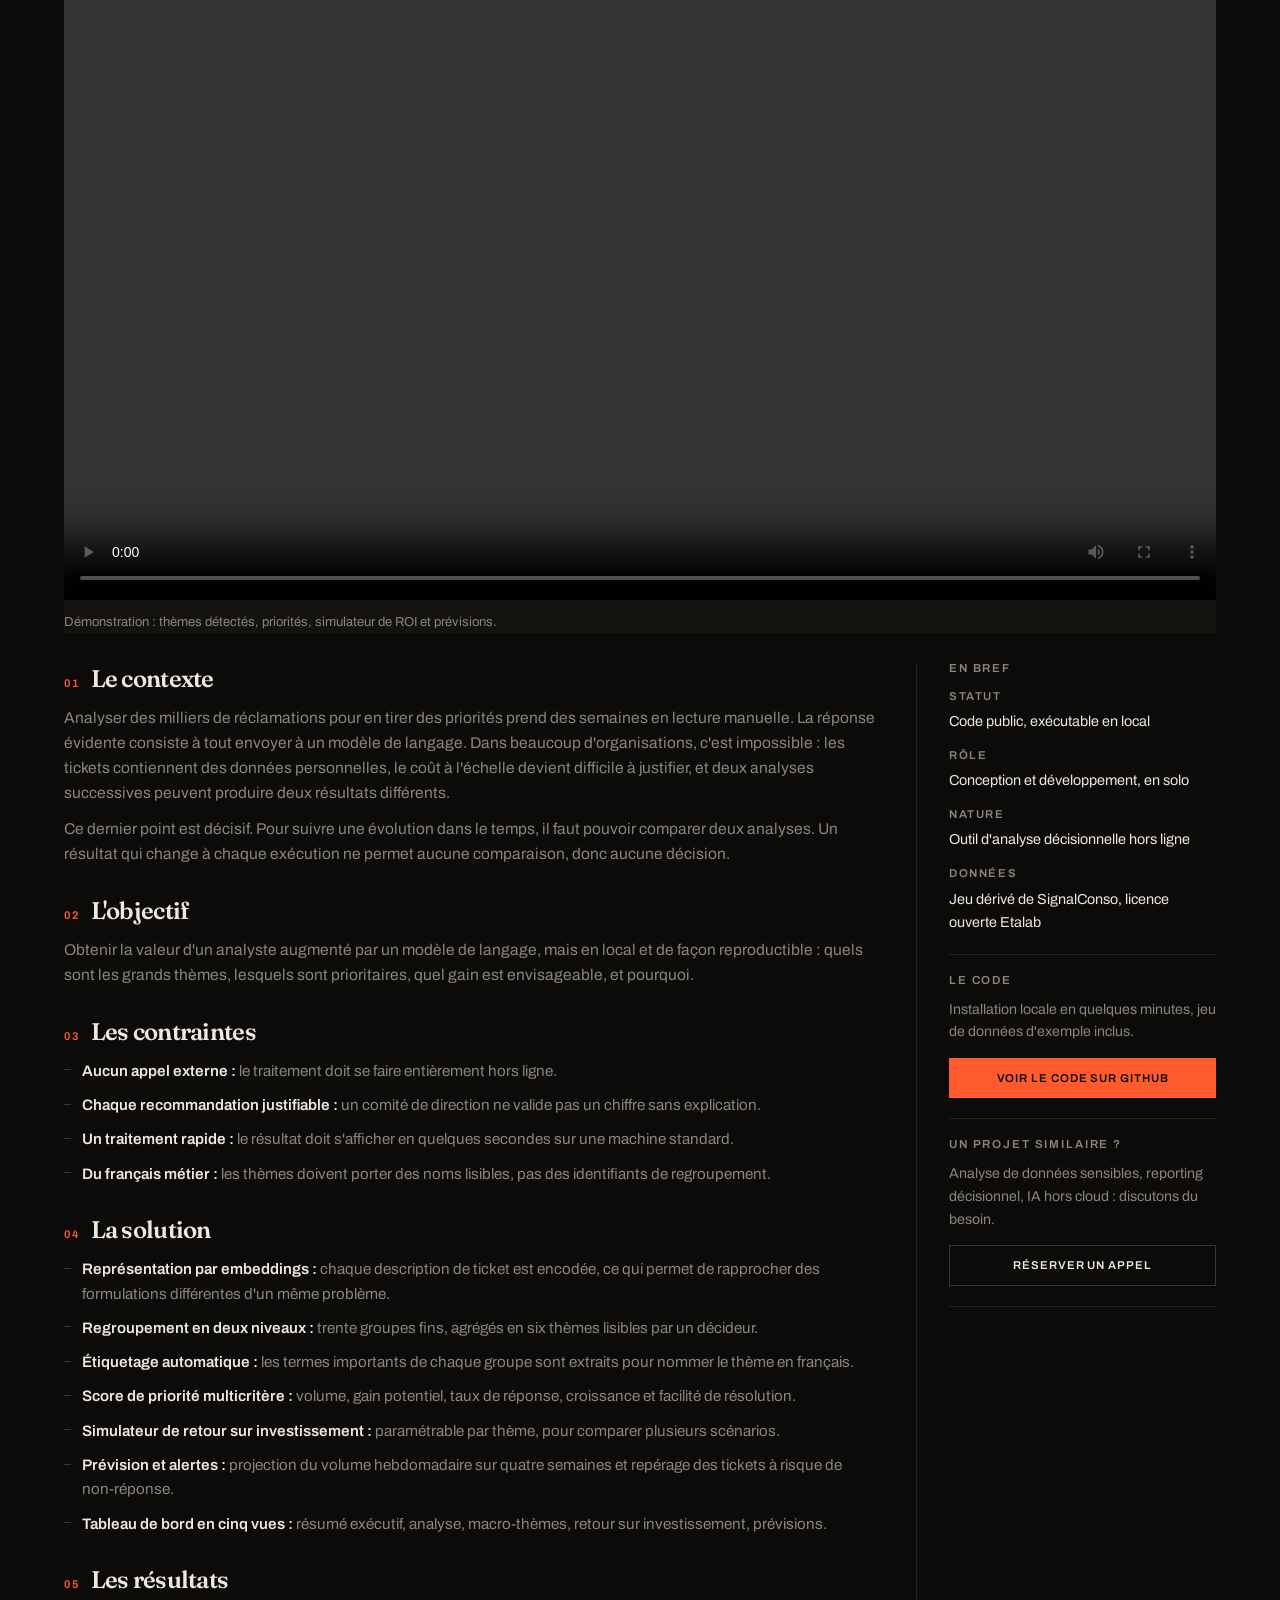
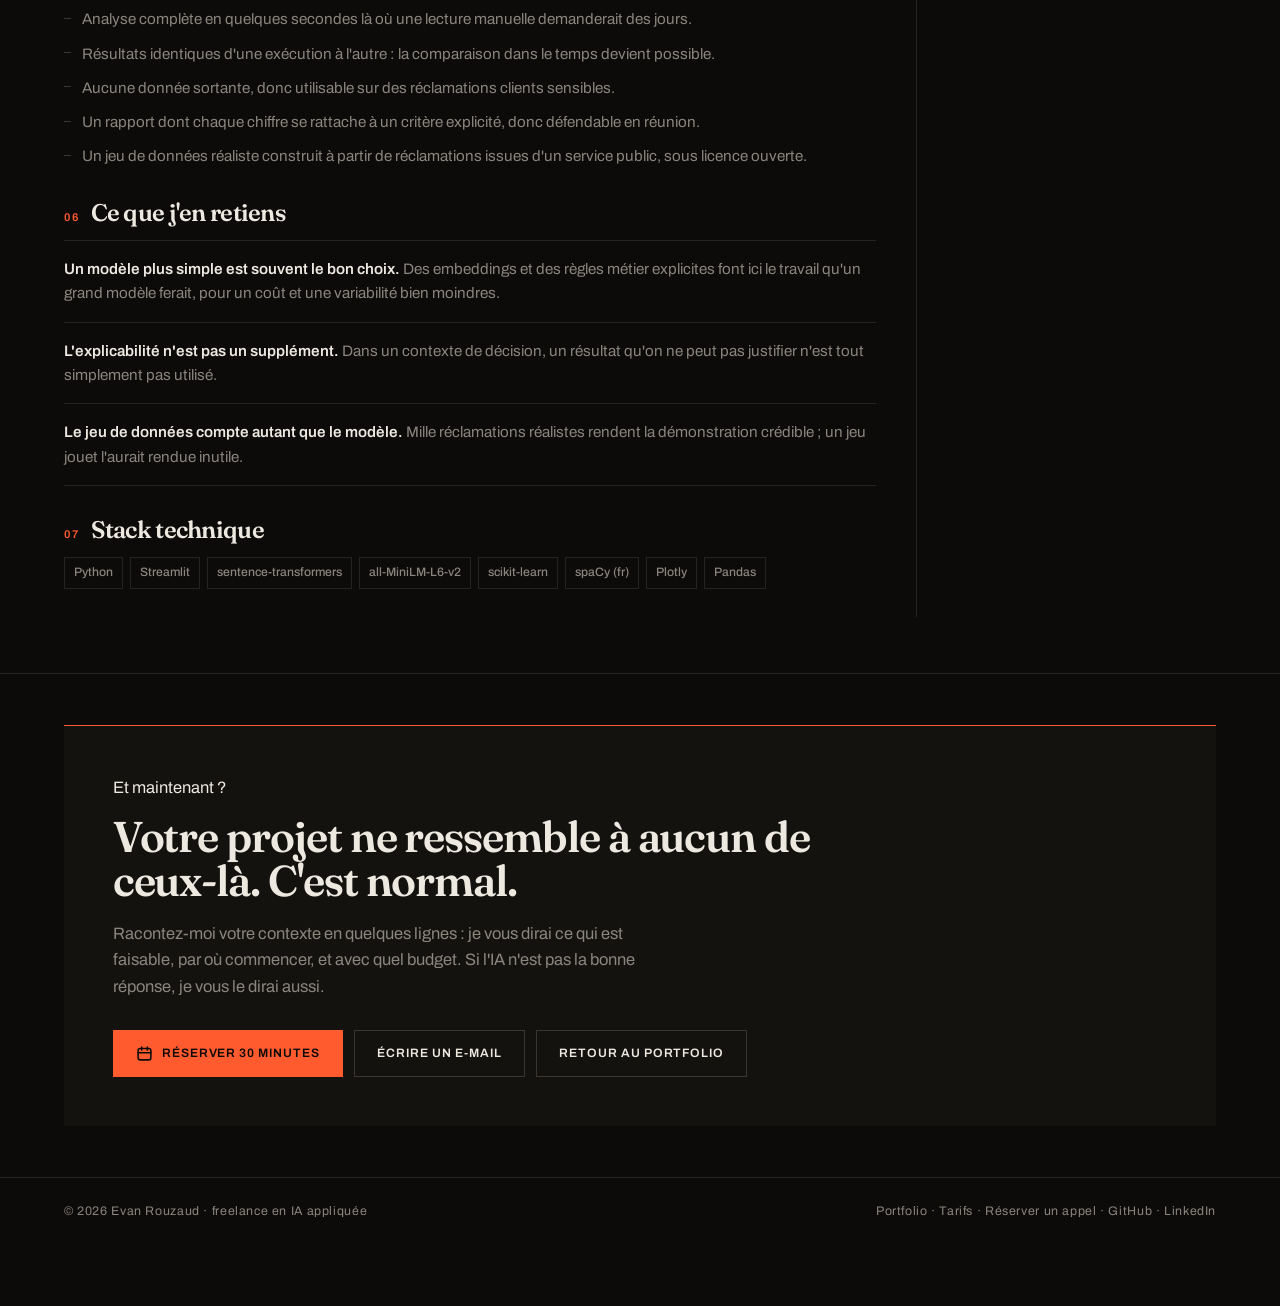
==== commit 631a2ff8: "Portfolio interactif par defaut, bouton du coin a deux libelles La page d'accueil s'ouvre sur l'assi" ====
--- a/case-studies.html
+++ b/case-studies.html
@@ -177,24 +177,35 @@
 /* ---------- bouton du portfolio interactif ---------- */
 .peel{
   position:fixed;z-index:90;
-  right:calc(18px + env(safe-area-inset-right,0px));
-  bottom:calc(18px + env(safe-area-inset-bottom,0px))
+  right:calc(24px + env(safe-area-inset-right,0px));
+  bottom:calc(24px + env(safe-area-inset-bottom,0px))
 }
 .peel-btn{
   position:relative;display:inline-flex;align-items:center;justify-content:center;gap:9px;
   padding:12px 17px;white-space:nowrap;cursor:pointer;font-family:var(--sans);
   background:var(--accent);color:var(--bg);border:1px solid var(--accent);
   font-size:11.8px;font-weight:600;letter-spacing:.08em;text-transform:uppercase;
-  transition:background .18s,color .18s
+  transition:background .18s,color .18s,border-color .18s
 }
 .peel-btn:hover{background:transparent;color:var(--accent)}
 .peel-btn .ico{width:17px;height:17px;flex:0 0 auto}
-.peel-btn .ico-close{display:none}
-.peel-dot{position:absolute;top:-5px;right:-5px;width:11px;height:11px;border-radius:50%;background:var(--accent);border:2px solid var(--bg)}
-.peel.is-open .peel-dot,.peel.seen .peel-dot{display:none}
-.peel.is-open .ico-chat{display:none}
-.peel.is-open .ico-close{display:block}
-.peel.is-open .peel-btn{background:var(--surface);color:var(--txt);border-color:var(--rule-hi)}
+.peel-dot{
+  position:absolute;top:-5px;right:-5px;width:11px;height:11px;border-radius:50%;
+  background:var(--accent);border:2px solid var(--bg);
+  animation:dotPulse 2.4s ease-out infinite
+}
+/* Pulsation de la pastille : seul box-shadow du site, il fait signe sans rien déplacer.
+   Même animation que la pastille du sélecteur de mode (voir chat/chat.css). */
+@keyframes dotPulse{
+  0%{box-shadow:0 0 0 0 rgba(255,91,46,.55)}
+  70%{box-shadow:0 0 0 7px rgba(255,91,46,0)}
+  100%{box-shadow:0 0 0 0 rgba(255,91,46,0)}
+}
+/* Assistant ouvert : le bouton propose le site, en filet, et perd sa pastille d'invitation.
+   C'est le même bouton, avec l'autre libellé : un seul bouton pour les deux sens. */
+.peel.is-open .peel-btn{background:transparent;color:var(--txt);border-color:var(--rule-hi)}
+.peel.is-open .peel-btn:hover{background:var(--accent);color:var(--bg);border-color:var(--accent)}
+.peel.is-open .peel-dot{display:none}
 
 /* ---------- apparition ---------- */
 .rv{opacity:0;transform:translateY(12px);transition:opacity .55s ease,transform .55s ease}
@@ -203,6 +214,7 @@
   .rv{opacity:1;transform:none;transition:none}
   html{scroll-behavior:auto}
   .btn,.peel-btn,.nav-links a{transition:none}
+  .peel-dot{animation:none}
 }
 
 /* ---------- responsive ---------- */
@@ -239,9 +251,11 @@
 }
 @media(max-width:560px){
   .nav-cta{display:none}
-  .peel-btn{padding:13px}
-  .peel-label{position:absolute;width:1px;height:1px;overflow:hidden;clip:rect(0 0 0 0)}
-  .peel{right:calc(14px + env(safe-area-inset-right,0px));bottom:calc(14px + env(safe-area-inset-bottom,0px))}
+  /* Sur mobile, le bouton du coin est en pleine largeur : il forme une colonne avec
+     « Réserver 30 minutes » quand l'assistant est ouvert. Son libellé reste visible, c'est
+     lui qui dit ce que fait le bouton. */
+  .peel{left:calc(24px + env(safe-area-inset-left,0px));right:calc(24px + env(safe-area-inset-right,0px));bottom:calc(24px + env(safe-area-inset-bottom,0px))}
+  .peel-btn{display:flex;width:100%;padding:15px 13px}
 }
 </style>
 <link rel="preconnect" href="https://fonts.googleapis.com">
@@ -720,17 +734,15 @@
 </footer>
 
 <!-- ================= ASSISTANT : BOUTON DU COIN ================= -->
-<!-- Bouton discret en bas à droite : il ouvre le portfolio interactif, et le referme s'il
-     est déjà ouvert. Le moteur est chargé par chat/chat-loader.js, l'interface est
+<!-- Un seul bouton, deux libellés : « Portfolio interactif » quand l'assistant est fermé,
+     « Site web » quand il est ouvert. Sur cette page, il reste à la demande : aucune
+     auto-ouverture. Le moteur est chargé par chat/chat-loader.js, l'interface est
      construite par chat.js. -->
 <div class="peel" id="peel">
   <button type="button" id="chat-launcher" class="peel-btn"
           aria-label="Ouvrir le portfolio interactif" aria-expanded="false" aria-controls="chat-page">
     <svg class="ico ico-chat" viewBox="0 0 24 24" fill="none" stroke="currentColor" stroke-width="1.9" stroke-linecap="round" stroke-linejoin="round" aria-hidden="true">
       <path d="M21 11.5a8.5 8.5 0 0 1-8.5 8.5H8l-4 3v-5.4A8.5 8.5 0 0 1 12.5 3 8.5 8.5 0 0 1 21 11.5z"/>
-    </svg>
-    <svg class="ico ico-close" viewBox="0 0 24 24" fill="none" stroke="currentColor" stroke-width="2.2" stroke-linecap="round" aria-hidden="true">
-      <path d="M6 6l12 12M18 6L6 18"/>
     </svg>
     <span class="peel-dot" aria-hidden="true"></span>
     <span class="peel-label">Portfolio interactif</span>
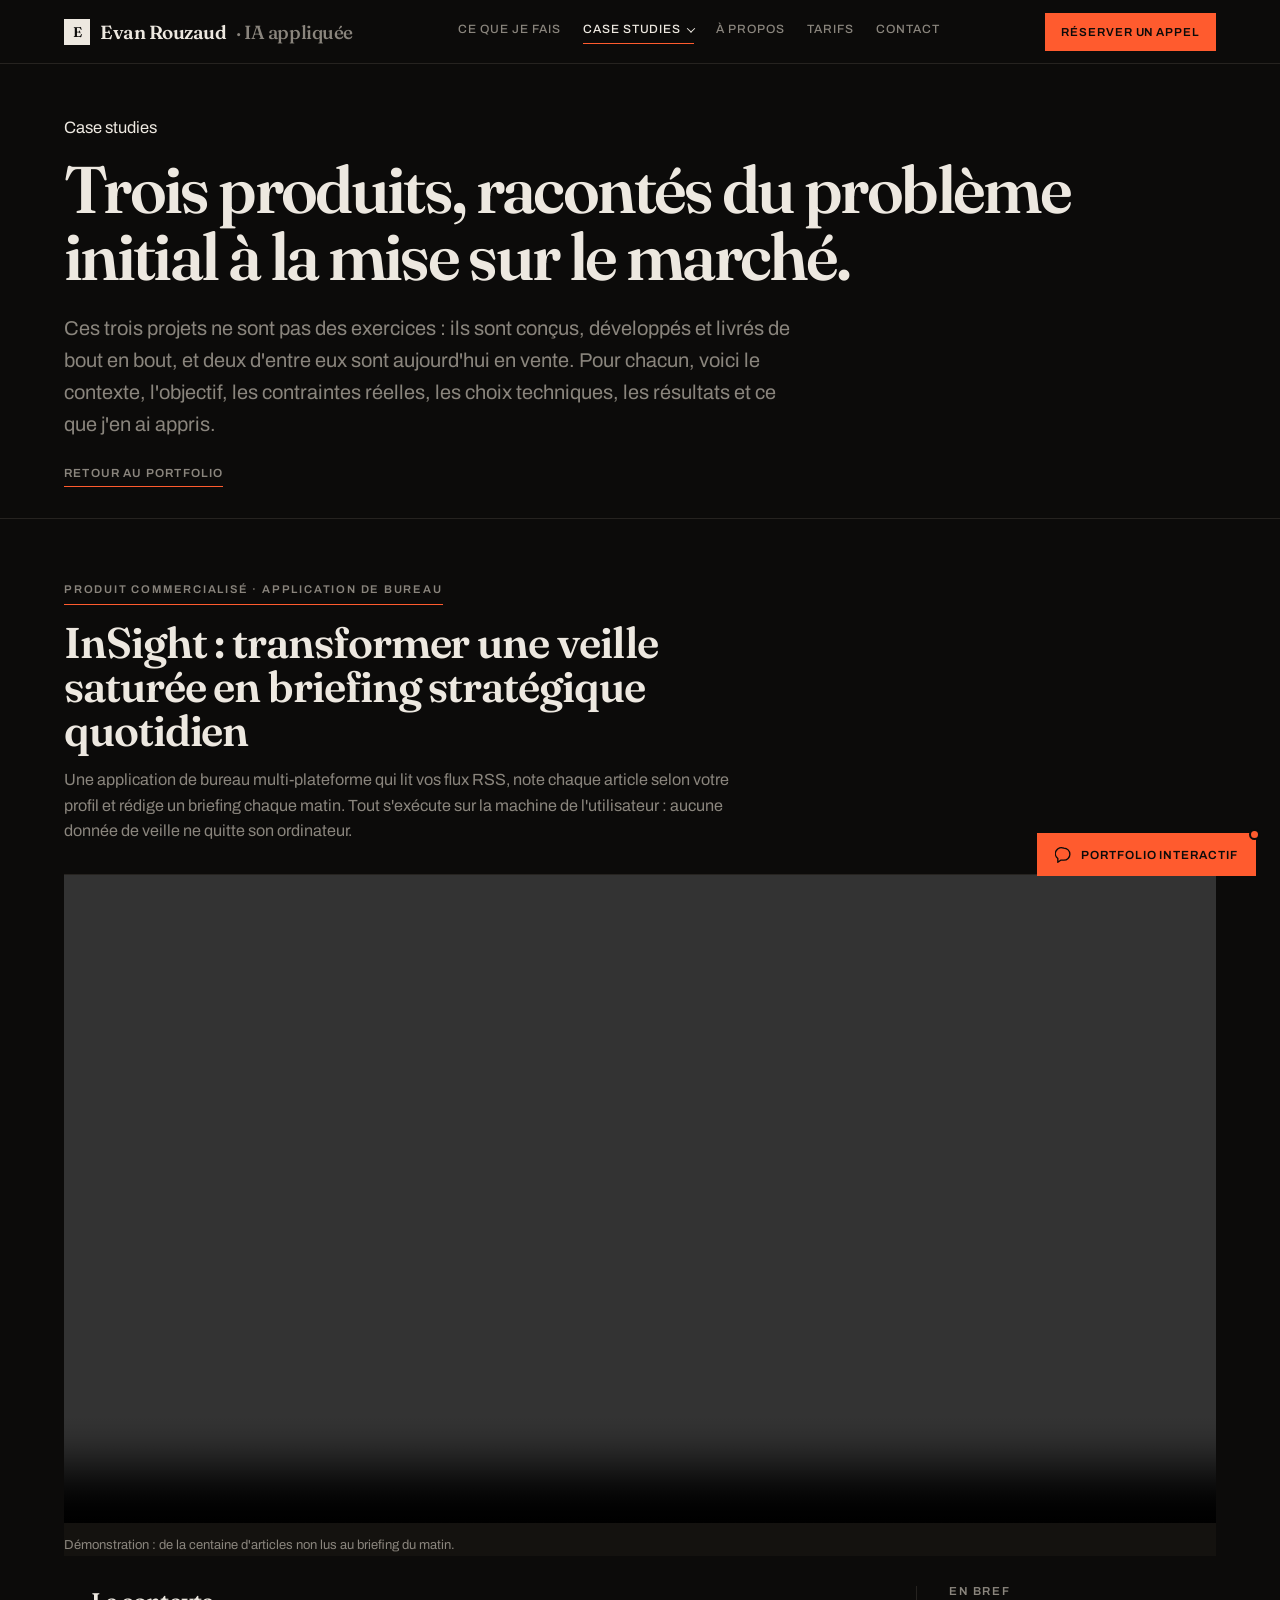
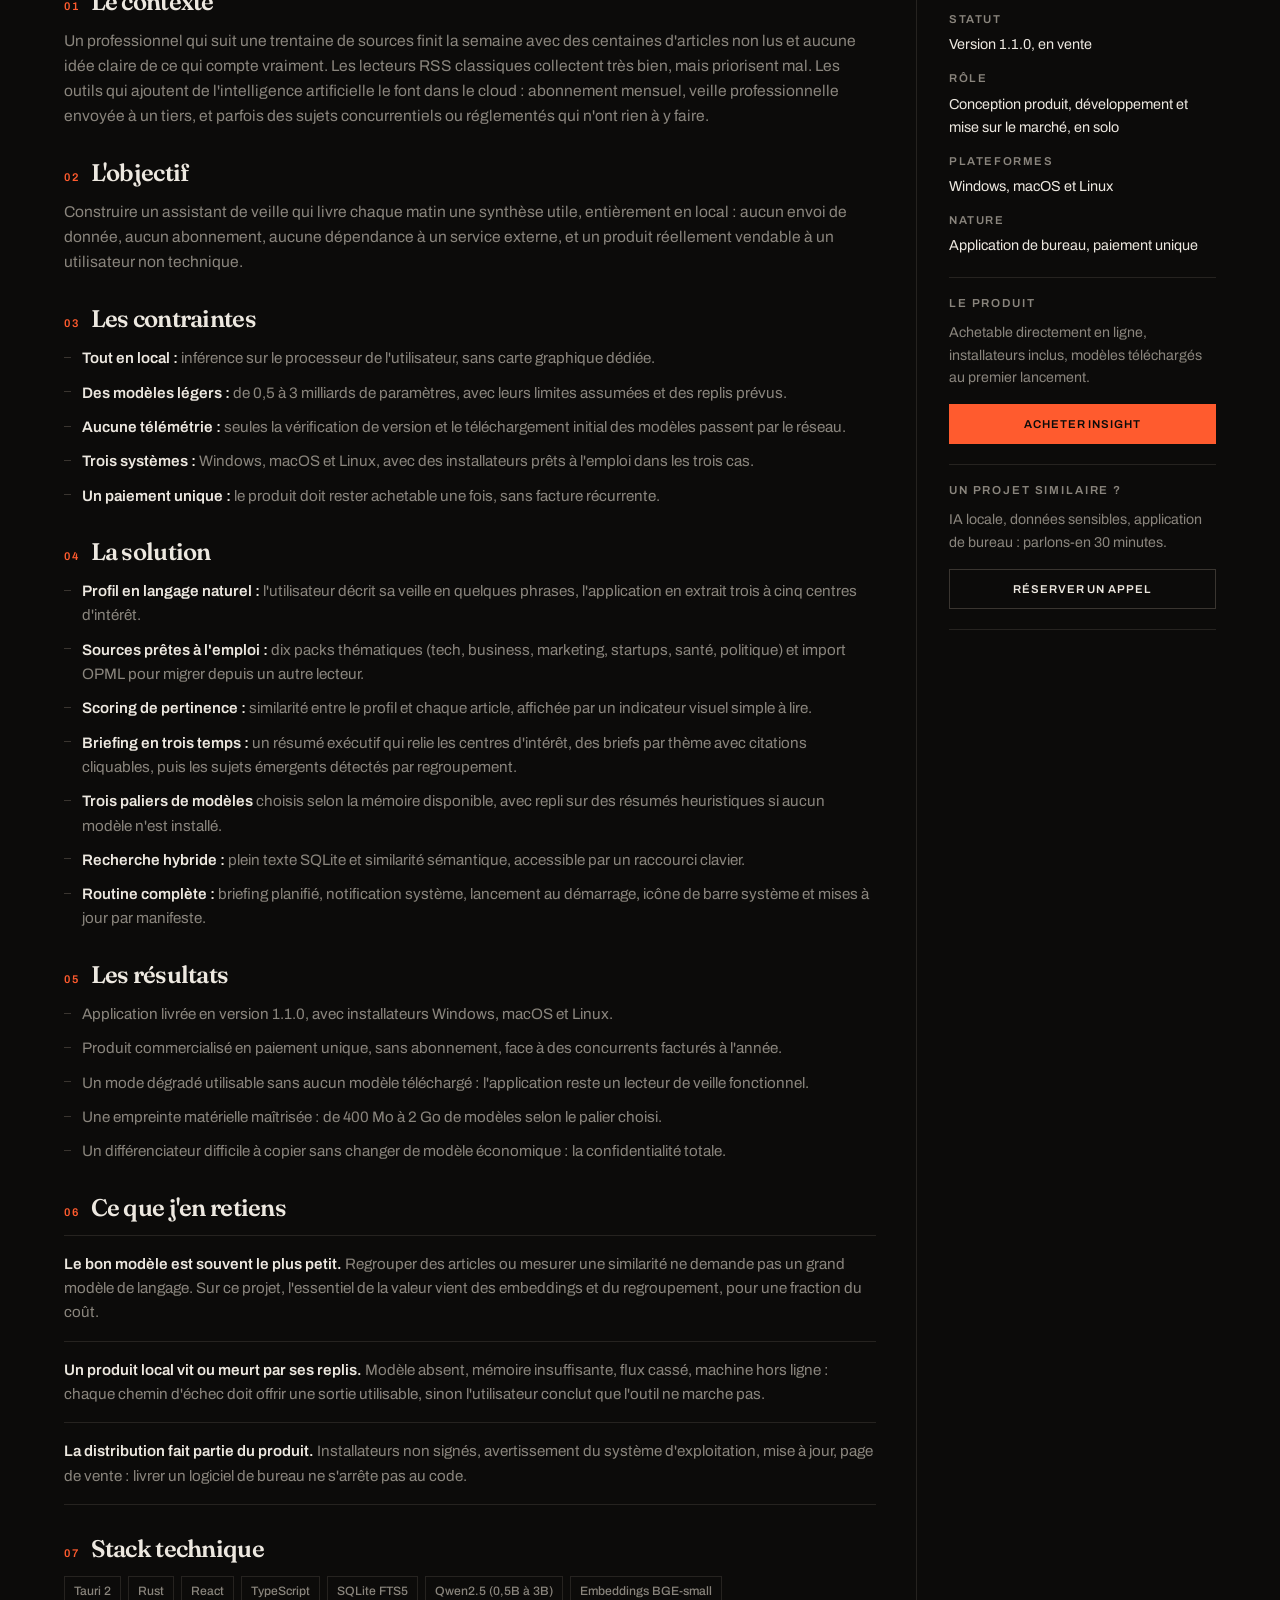
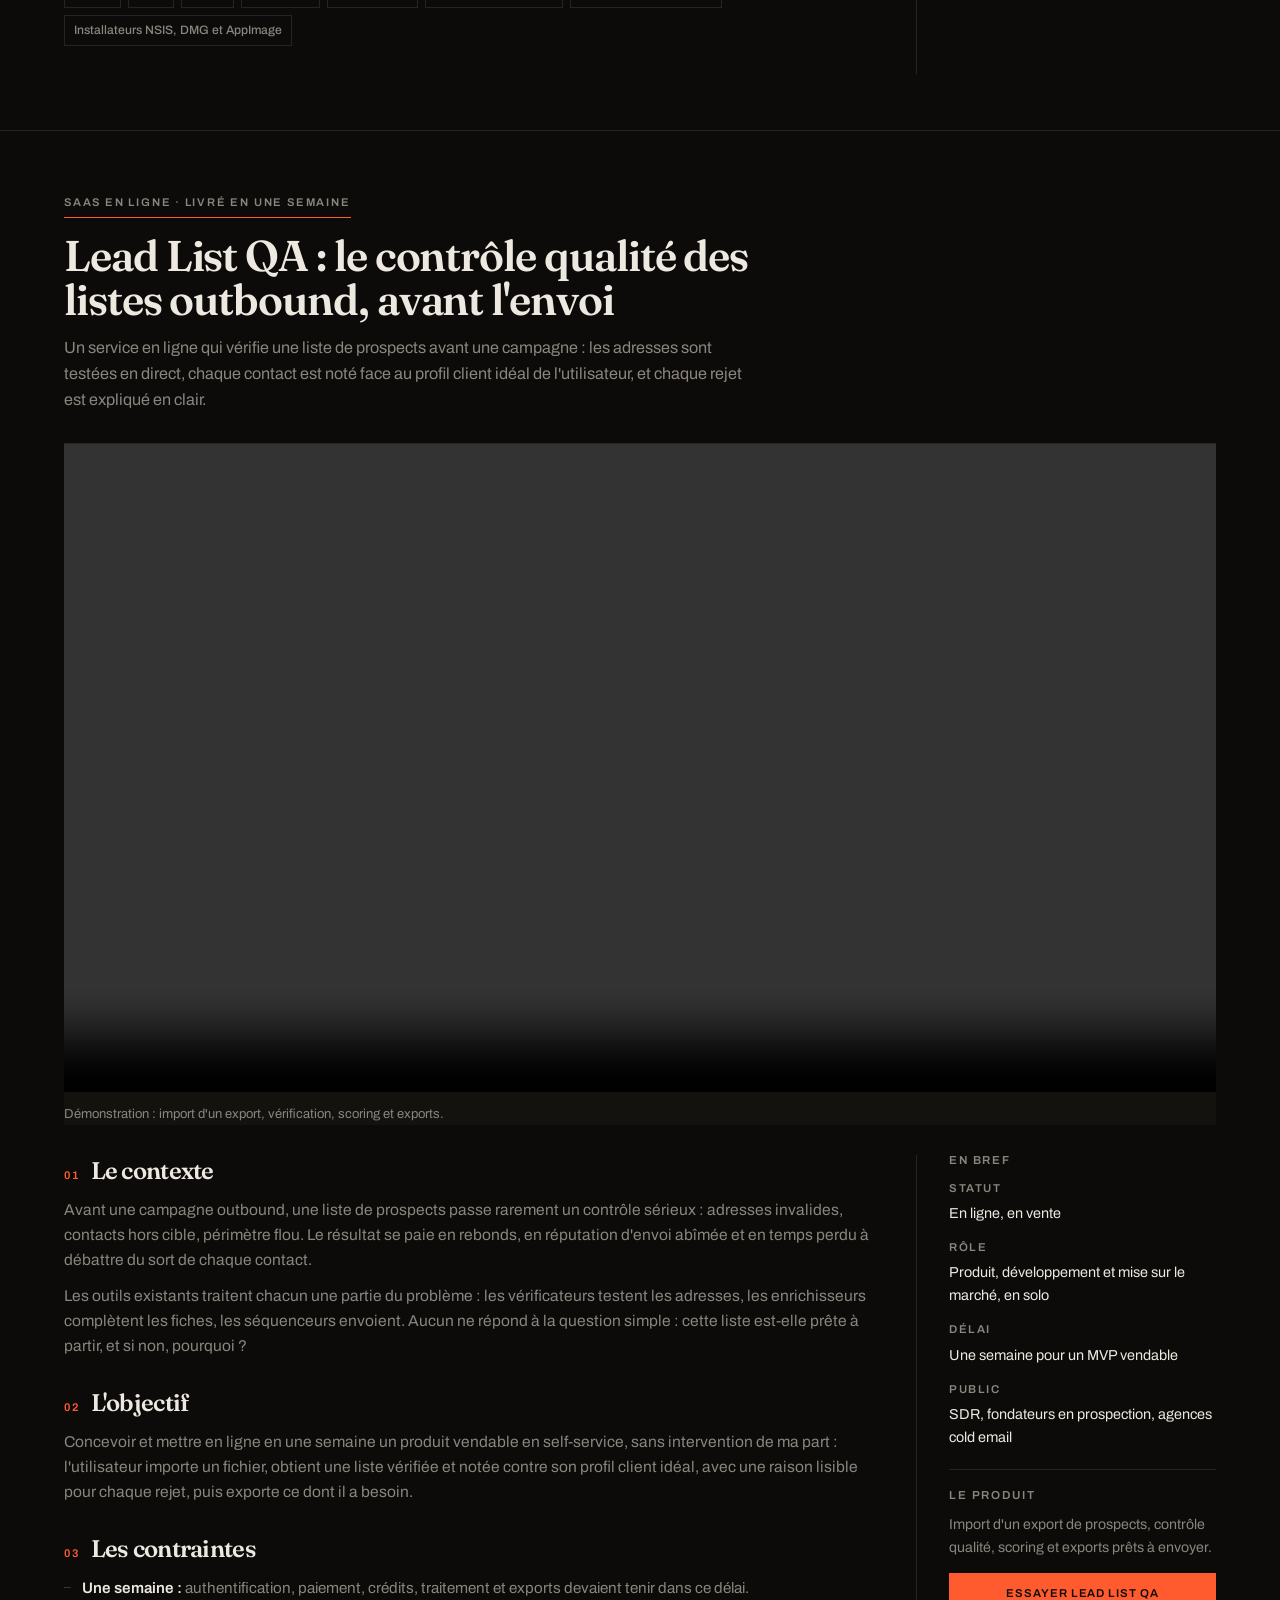
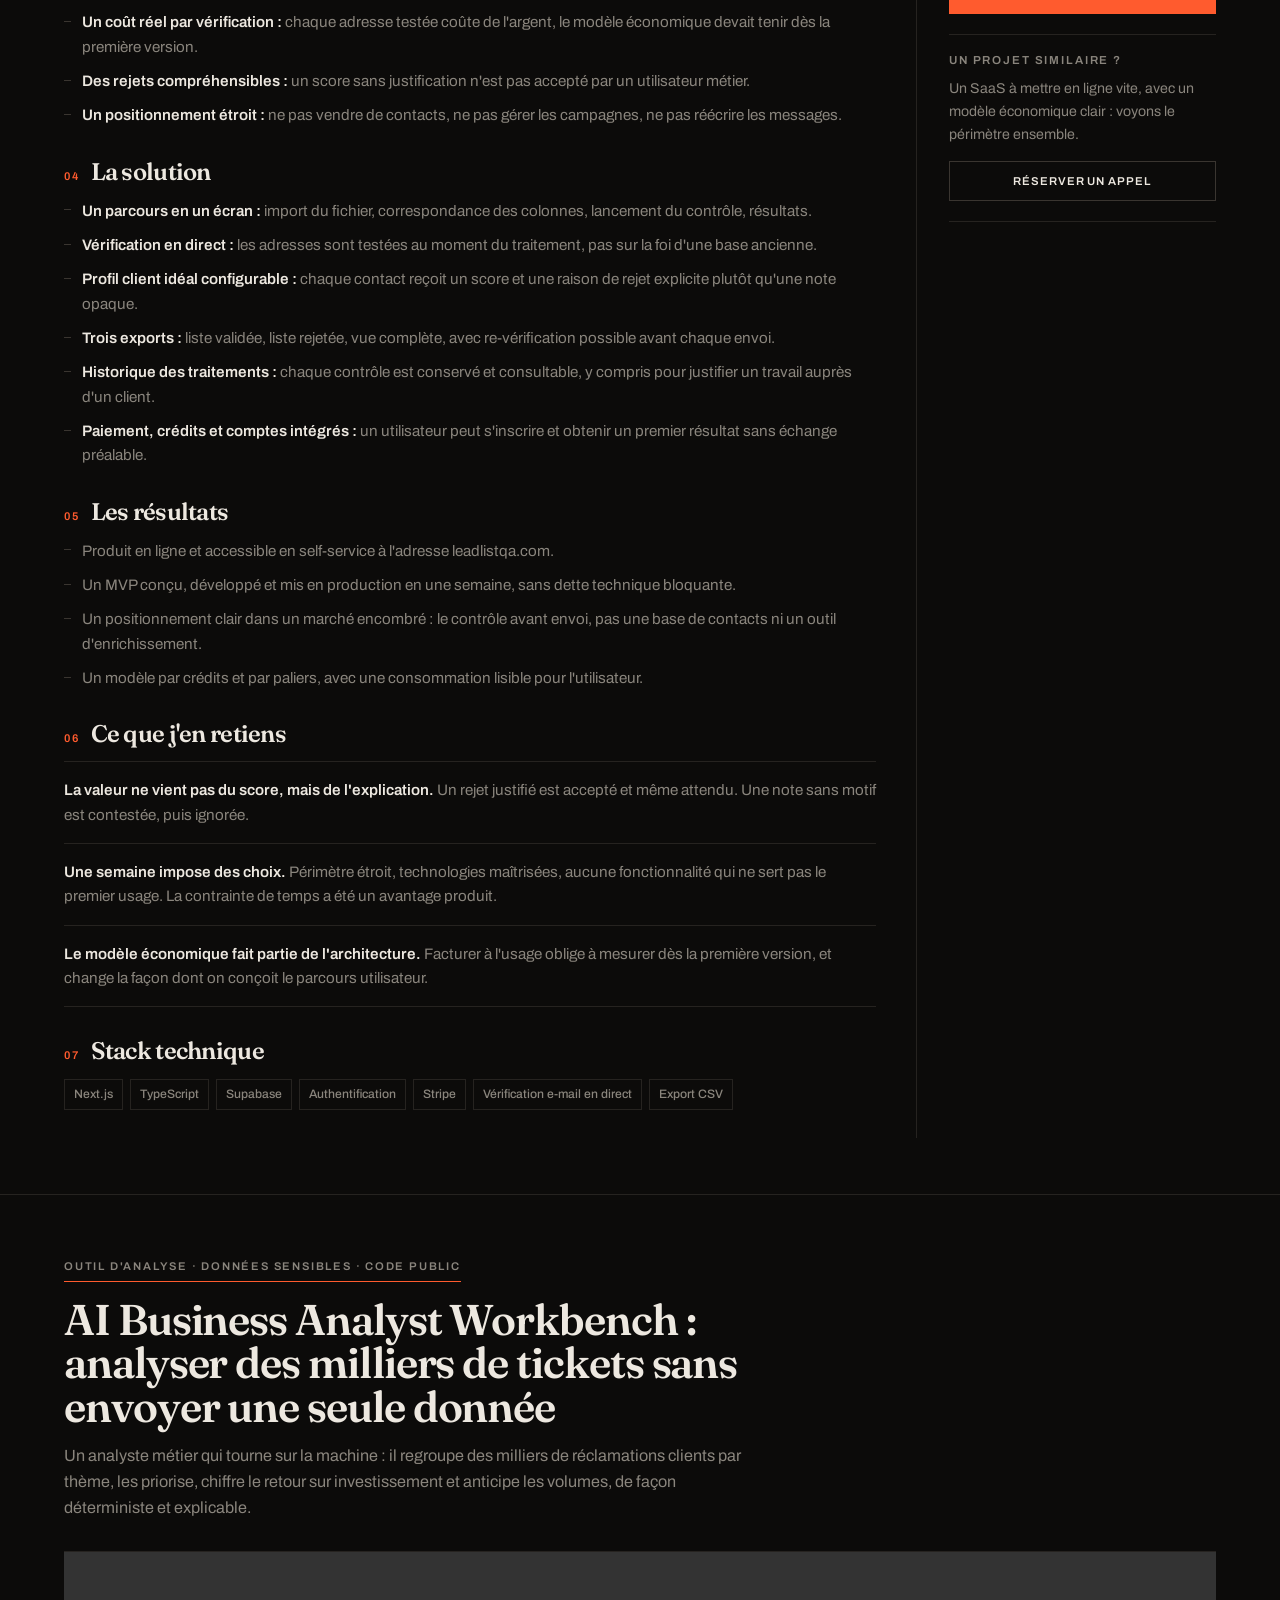
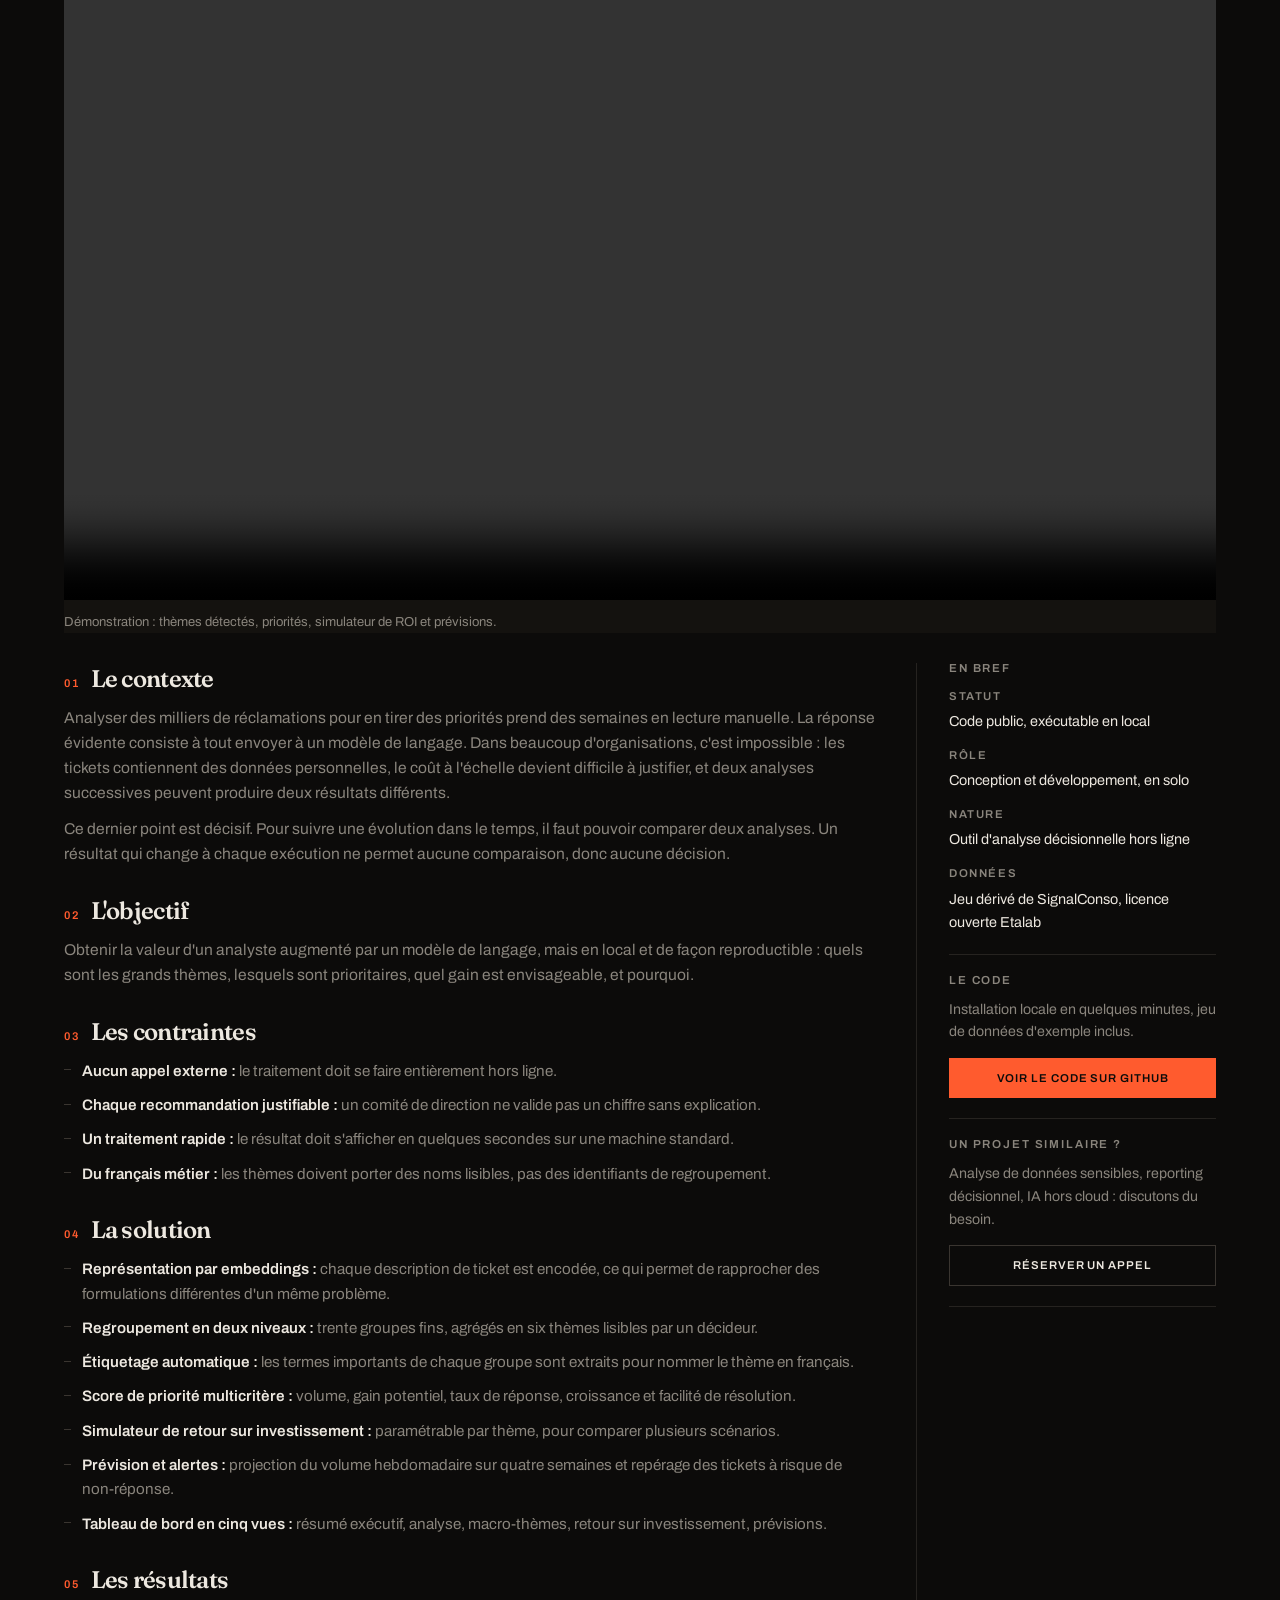
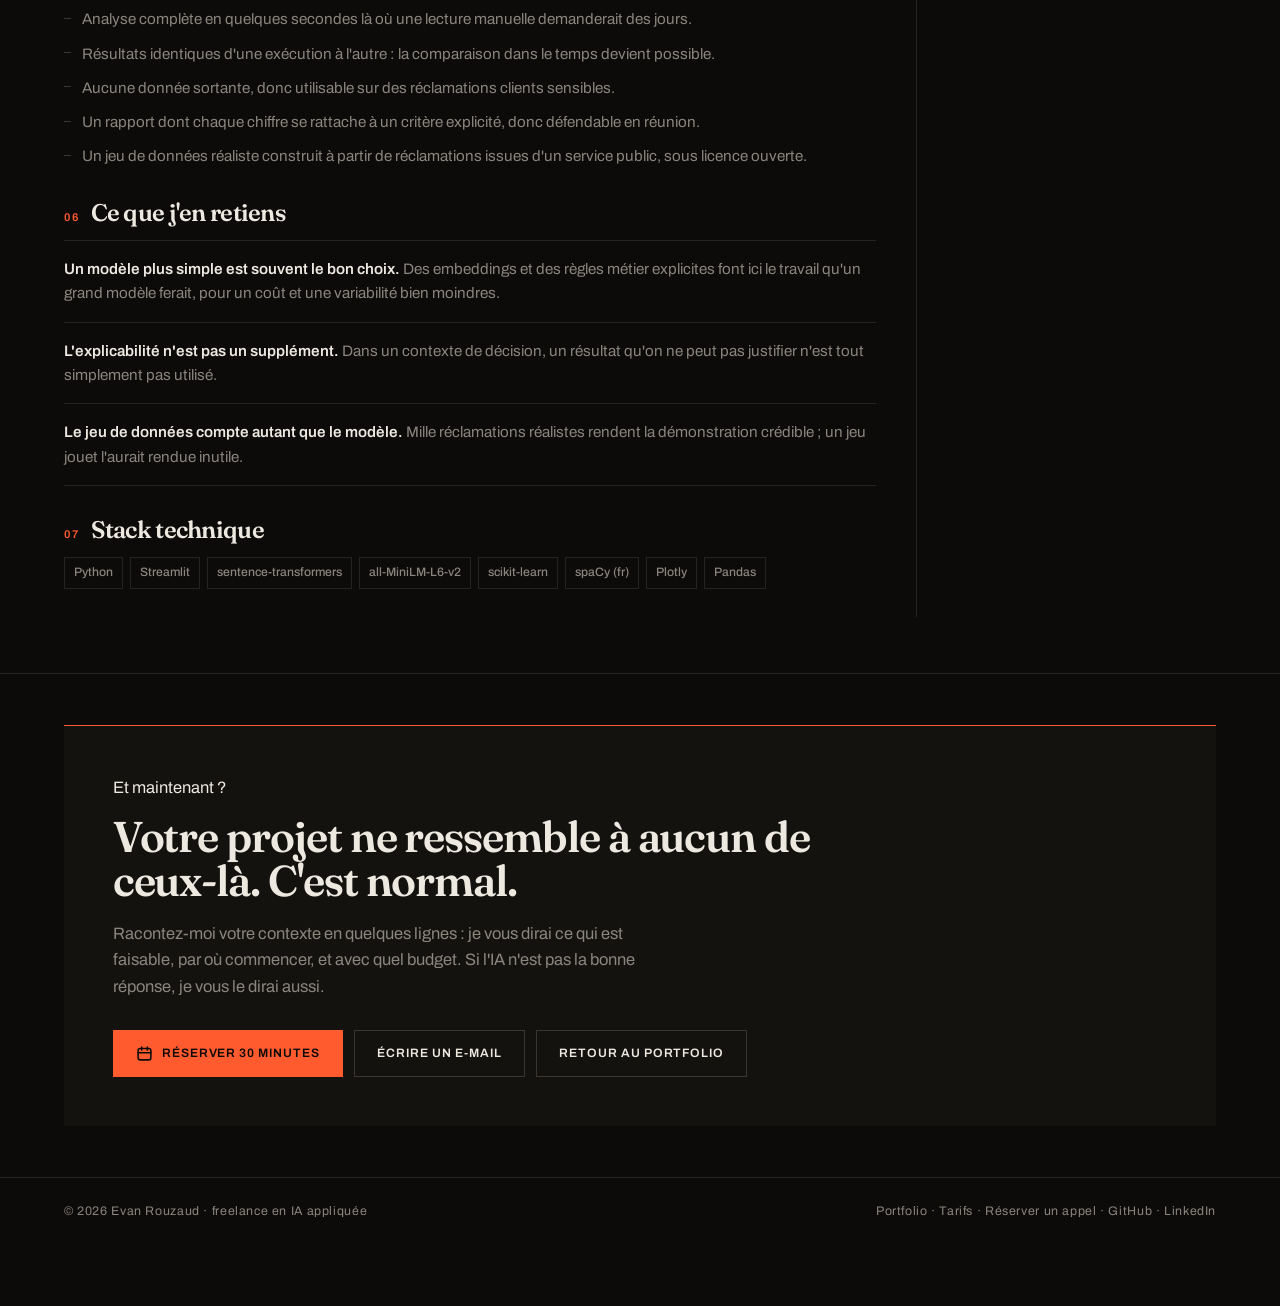
==== commit 1d572cd2: "Separation du site et du portfolio interactif en deux pages site.html reprend le site tel quel (meme" ====
--- a/case-studies.html
+++ b/case-studies.html
@@ -266,21 +266,21 @@
 
 <header id="hdr">
   <div class="wrap nav">
-    <a class="brand" href="index.html"><span class="dot">E</span> Evan Rouzaud <span class="muted" style="font-weight:500">· IA appliquée</span></a>
+    <a class="brand" href="site.html"><span class="dot">E</span> Evan Rouzaud <span class="muted" style="font-weight:500">· IA appliquée</span></a>
     <nav class="nav-links" id="navLinks">
-      <a href="index.html#services">Ce que je fais</a>
+      <a href="site.html#services">Ce que je fais</a>
       <div class="nav-drop is-current">
         <a href="case-studies.html">Case studies</a>
         <div class="nav-drop-menu">
           <a href="case-studies.html#insight">InSight<span>Application de bureau, en vente</span></a>
           <a href="case-studies.html#lead-list-qa">Lead List QA<span>SaaS livré en une semaine</span></a>
           <a href="case-studies.html#business-analyst">AI Business Analyst Workbench<span>Analyse de tickets hors ligne</span></a>
-          <a href="index.html#projets">Voir les 5 projets<span>Démonstrations vidéo incluses</span></a>
+          <a href="site.html#projets">Voir les 5 projets<span>Démonstrations vidéo incluses</span></a>
         </div>
       </div>
-      <a href="index.html#profil">À propos</a>
-      <a href="index.html#tarifs">Tarifs</a>
-      <a href="index.html#contact">Contact</a>
+      <a href="site.html#profil">À propos</a>
+      <a href="site.html#tarifs">Tarifs</a>
+      <a href="site.html#contact">Contact</a>
     </nav>
     <div class="nav-right">
       <a class="nav-cta" href="https://cal.com/rouzaud-evan-izeqwf/30min" target="_blank" rel="noopener">Réserver un appel</a>
@@ -302,7 +302,7 @@
         deux d'entre eux sont aujourd'hui en vente. Pour chacun, voici le contexte, l'objectif, les contraintes
         réelles, les choix techniques, les résultats et ce que j'en ai appris.
       </p>
-      <a class="back" href="index.html">Retour au portfolio</a>
+      <a class="back" href="site.html">Retour au portfolio</a>
     </div>
   </section>
 
@@ -712,7 +712,7 @@
             Réserver 30 minutes
           </a>
           <a class="btn btn-ghost" href="mailto:evanrouzaud@gmail.com?subject=Projet%20IA%20%3A%20demande%20de%20cadrage">Écrire un e-mail</a>
-          <a class="btn btn-ghost" href="index.html">Retour au portfolio</a>
+          <a class="btn btn-ghost" href="site.html">Retour au portfolio</a>
         </div>
       </div>
     </div>
@@ -724,8 +724,8 @@
   <div class="wrap foot">
     <span>© <span id="year">2026</span> Evan Rouzaud · freelance en IA appliquée</span>
     <span>
-      <a href="index.html">Portfolio</a> ·
-      <a href="index.html#tarifs">Tarifs</a> ·
+      <a href="site.html">Portfolio</a> ·
+      <a href="site.html#tarifs">Tarifs</a> ·
       <a href="https://cal.com/rouzaud-evan-izeqwf/30min" target="_blank" rel="noopener">Réserver un appel</a> ·
       <a href="https://github.com/Evan-Rouzaud-git" target="_blank" rel="noopener">GitHub</a> ·
       <a href="https://www.linkedin.com/in/evanrouzaud" target="_blank" rel="noopener">LinkedIn</a>
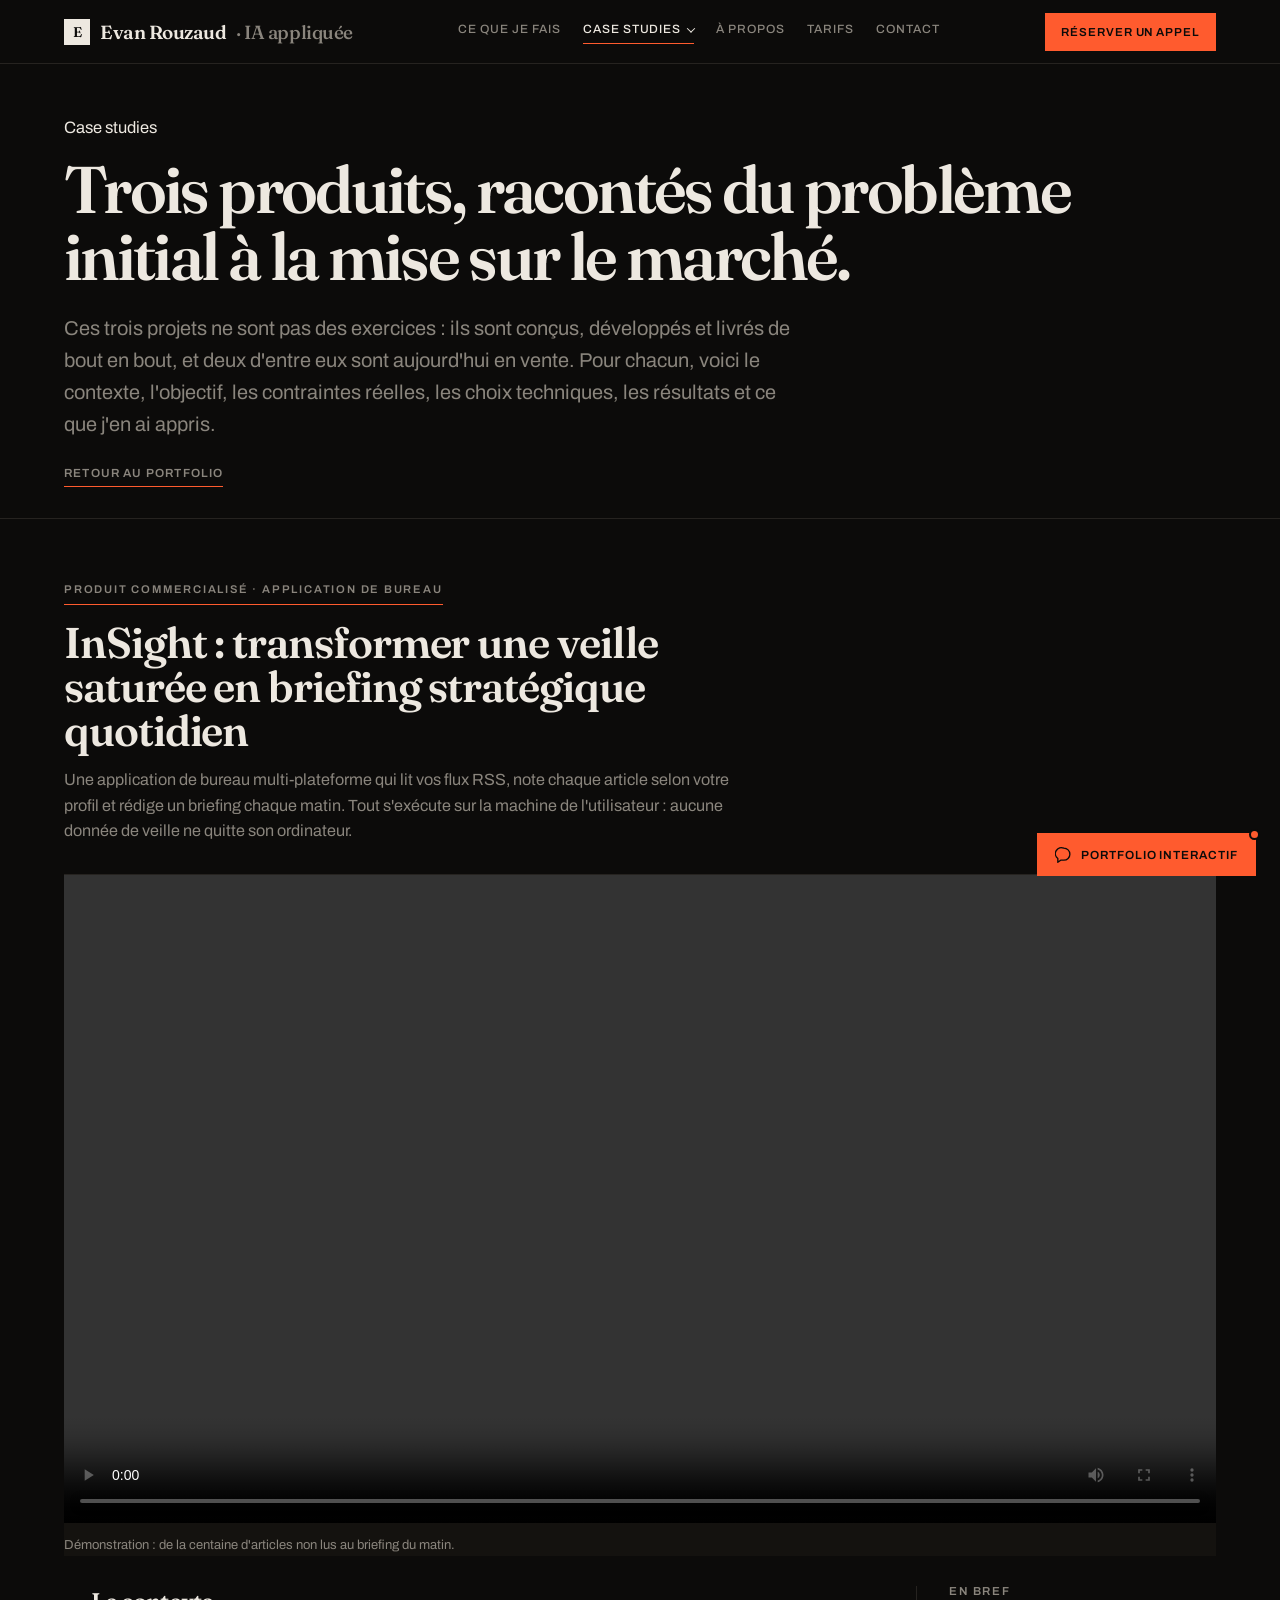
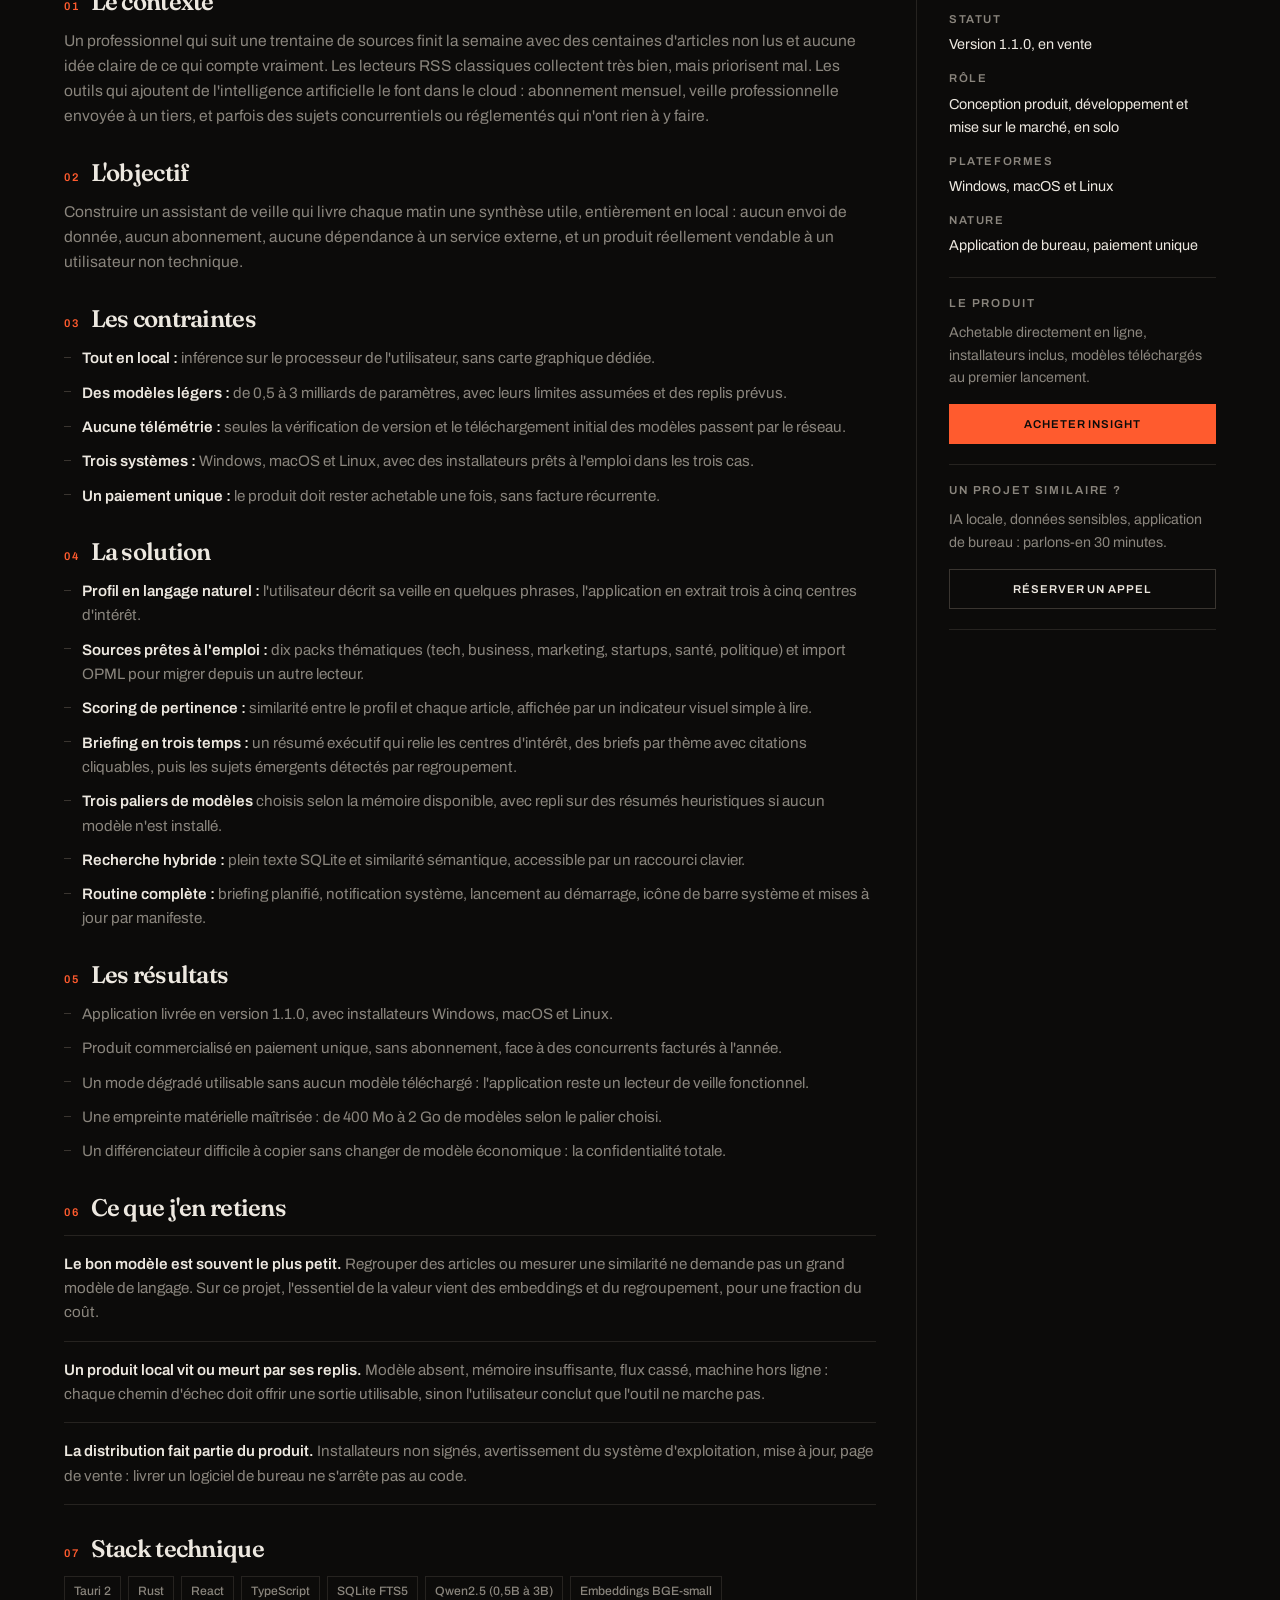
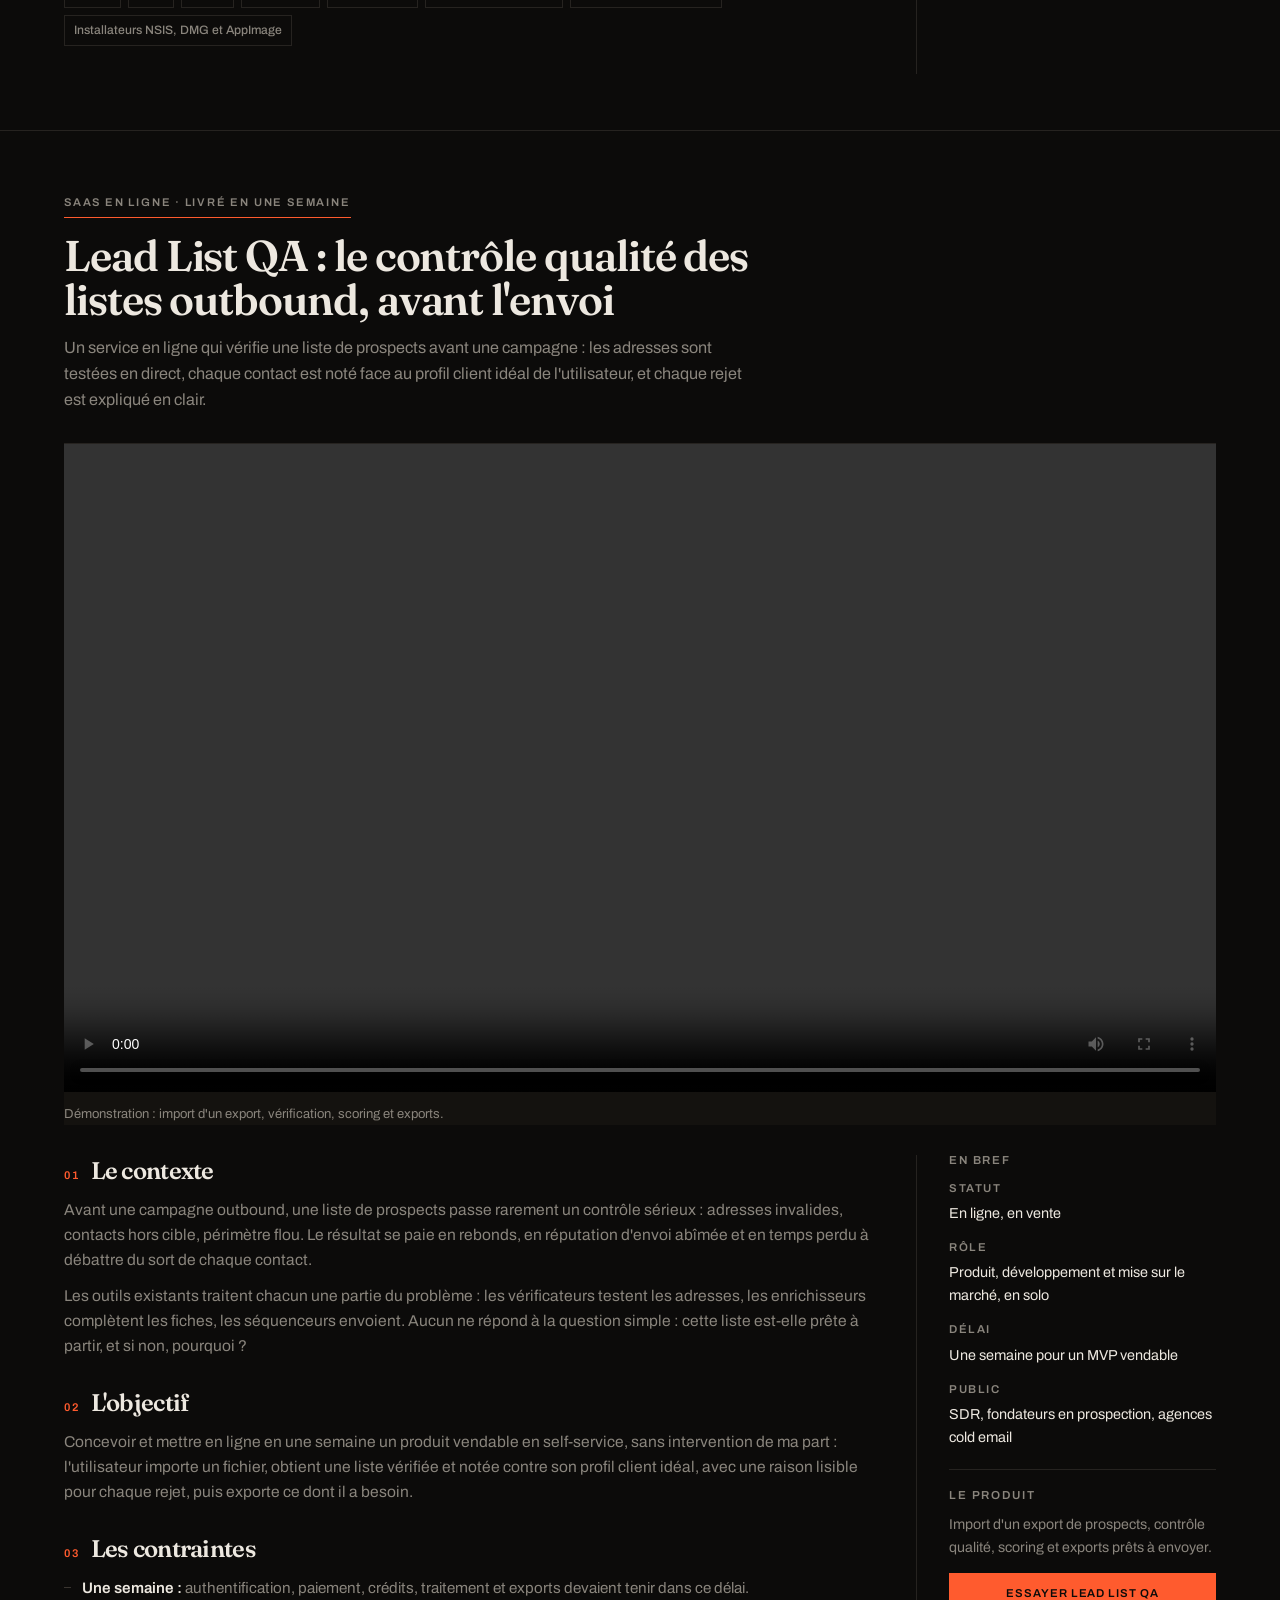
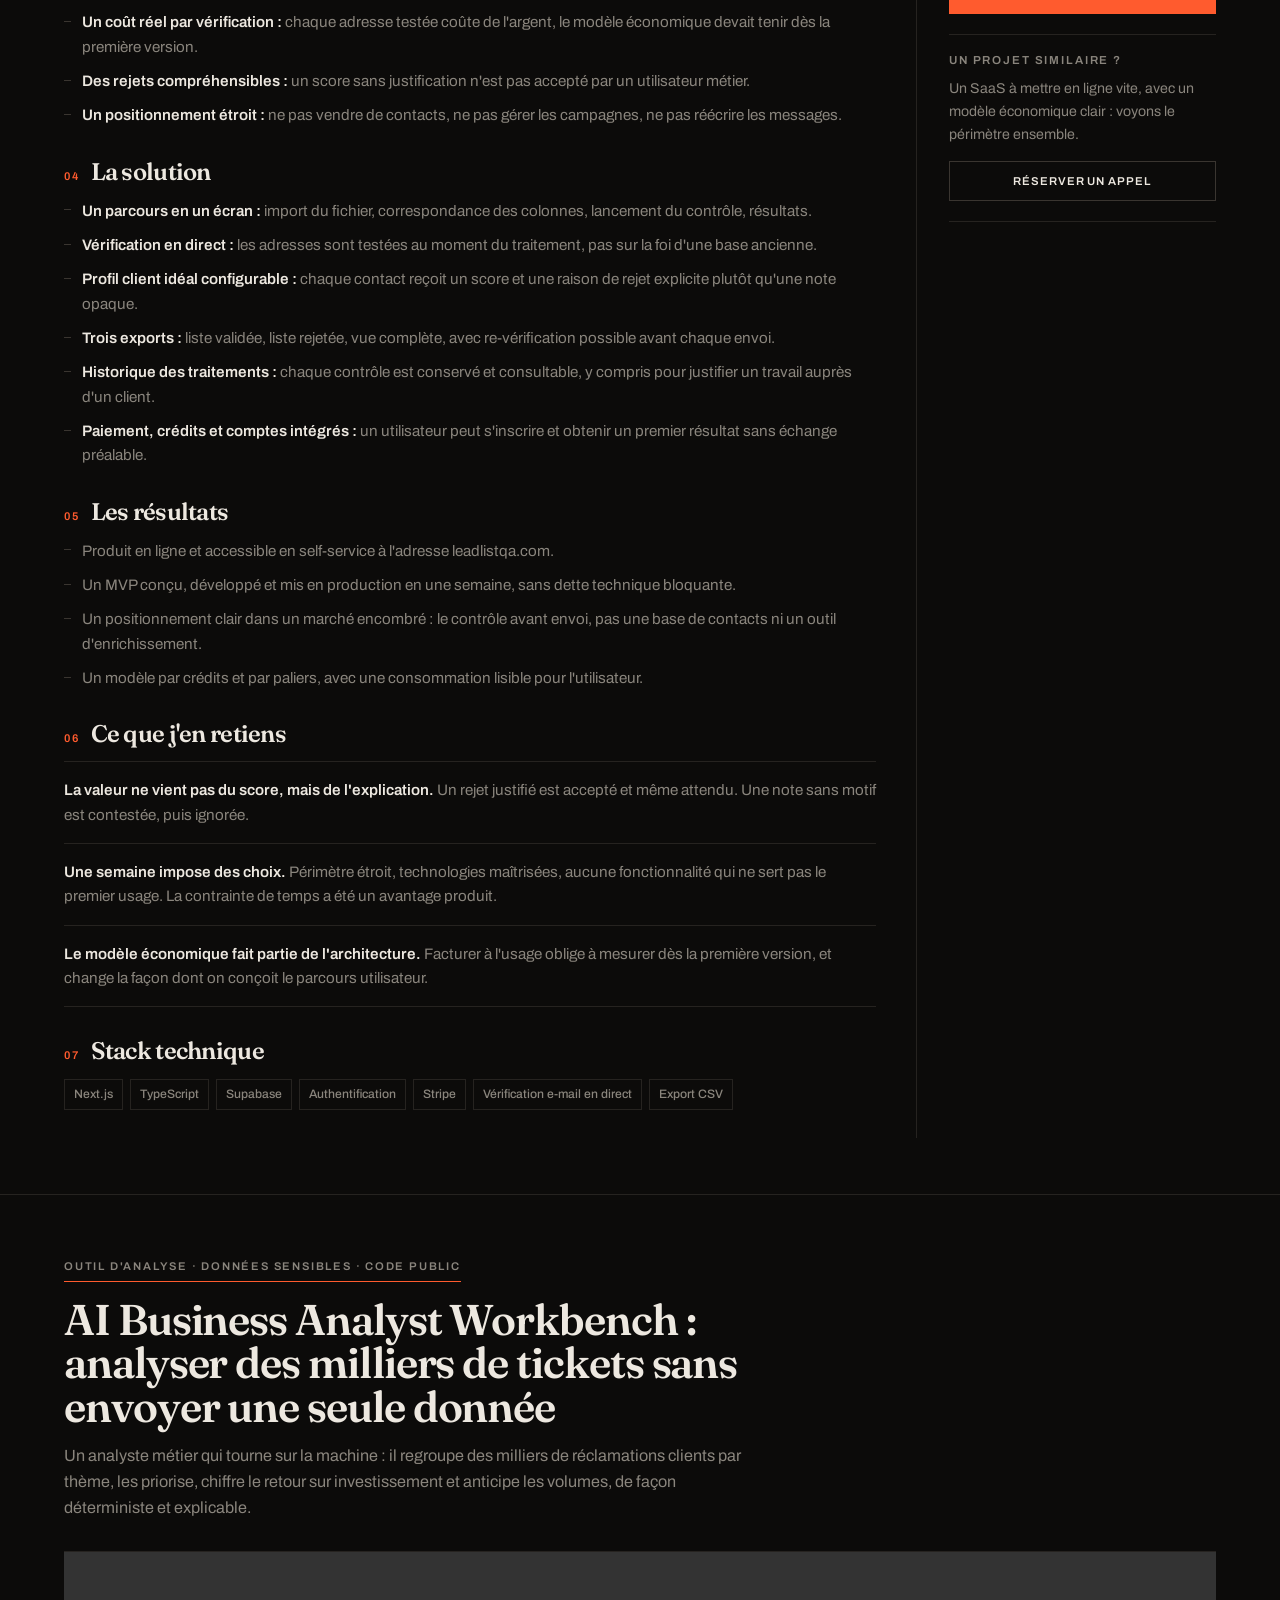
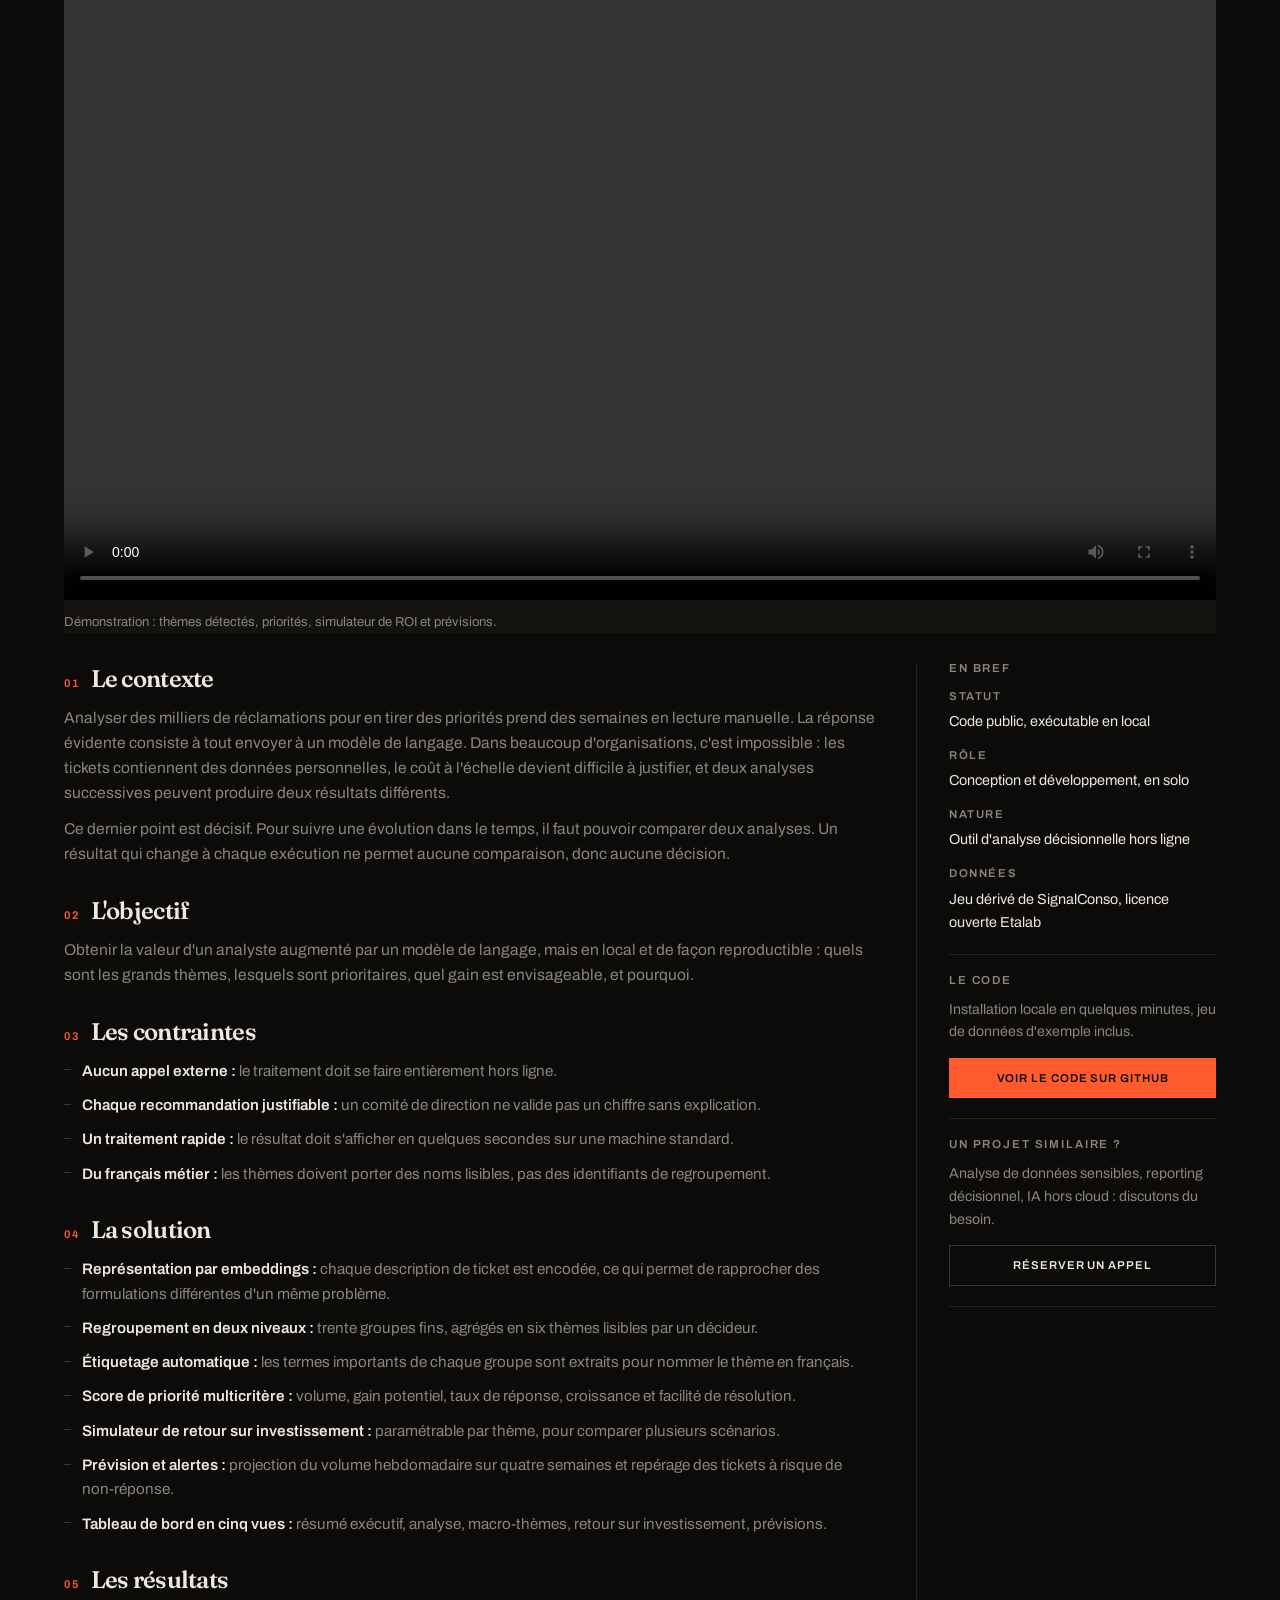
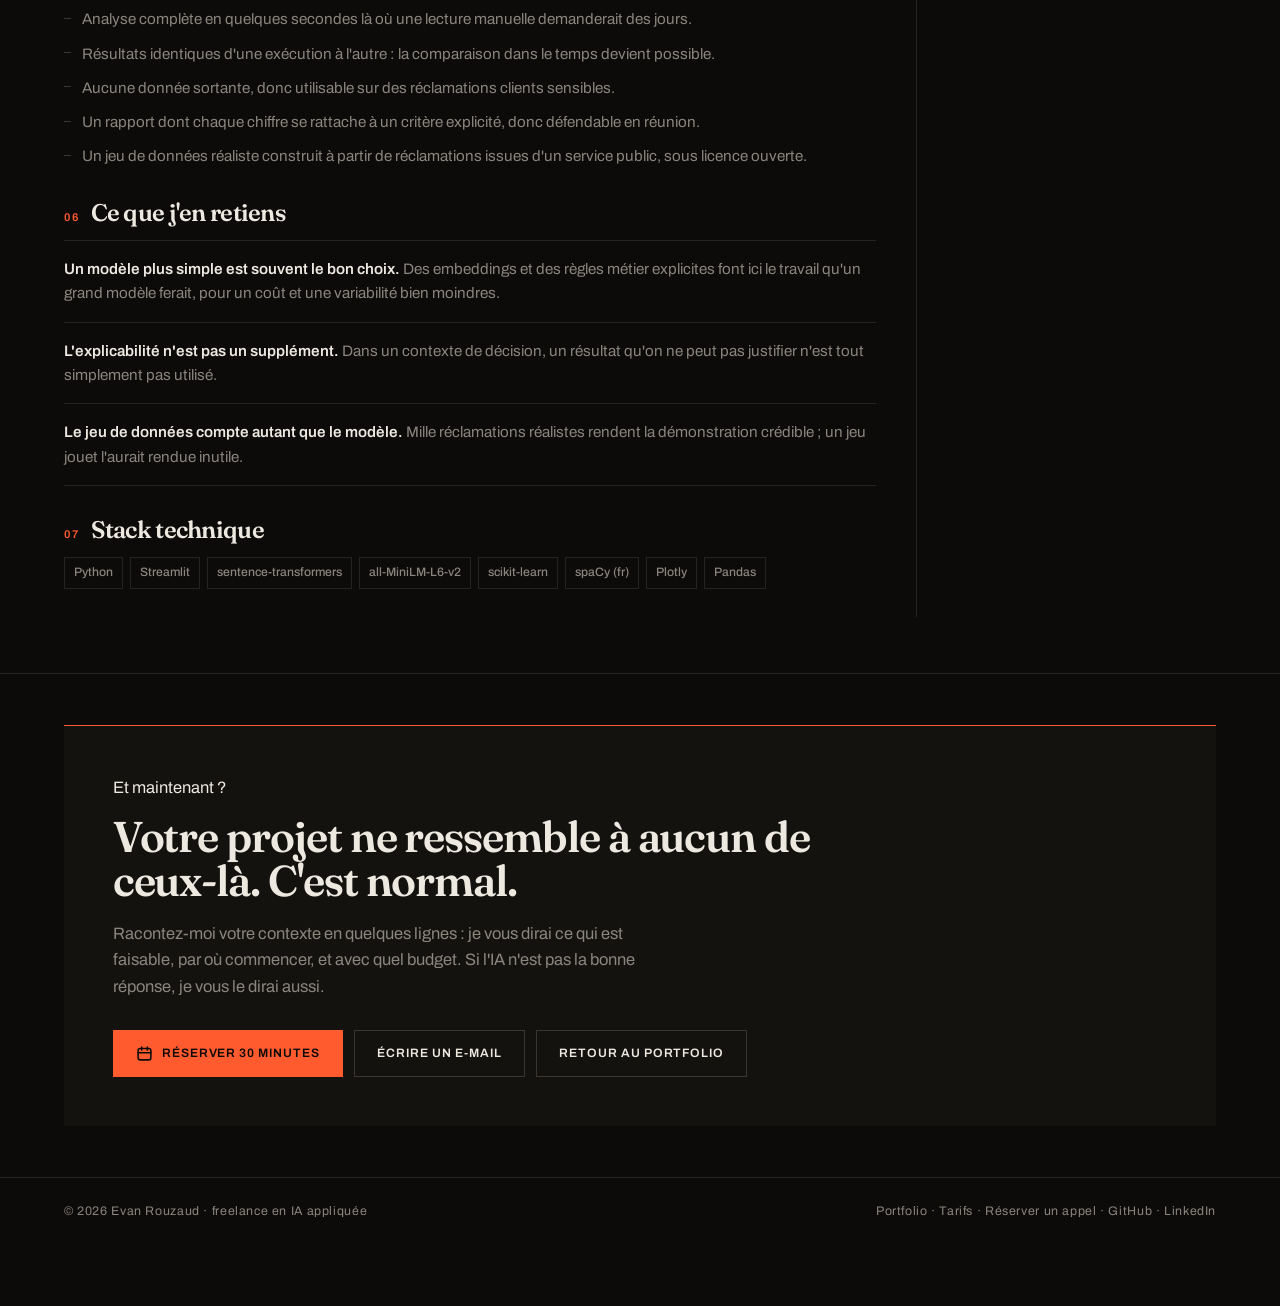
==== commit e901cf96: "Responsive mobile : les actions de l'assistant passent dans le flux Telephones et tablettes au doigt" ====
--- a/case-studies.html
+++ b/case-studies.html
@@ -2,7 +2,7 @@
 <html lang="fr">
 <head>
 <meta charset="utf-8">
-<meta name="viewport" content="width=device-width, initial-scale=1">
+<meta name="viewport" content="width=device-width, initial-scale=1, interactive-widget=resizes-content">
 <title>Case studies | Evan Rouzaud, freelance en IA appliquée</title>
 <meta name="description" content="Trois produits développés de bout en bout, racontés en détail : InSight, Lead List QA et AI Business Analyst Workbench. Contexte, objectif, contraintes, solution, résultats et apprentissages.">
 <meta name="author" content="Evan Rouzaud">
@@ -206,6 +206,9 @@
 .peel.is-open .peel-btn{background:transparent;color:var(--txt);border-color:var(--rule-hi)}
 .peel.is-open .peel-btn:hover{background:var(--accent);color:var(--bg);border-color:var(--accent)}
 .peel.is-open .peel-dot{display:none}
+/* Sur mobile, l'assistant occupe tout l'écran et son retour au site est un bouton de la
+   saisie (voir chat/chat.css) : le bouton du coin n'a plus rien à faire là. */
+@media(max-width:760px),(pointer:coarse) and (max-width:1100px){.peel.is-open{display:none}}
 
 /* ---------- apparition ---------- */
 .rv{opacity:0;transform:translateY(12px);transition:opacity .55s ease,transform .55s ease}
